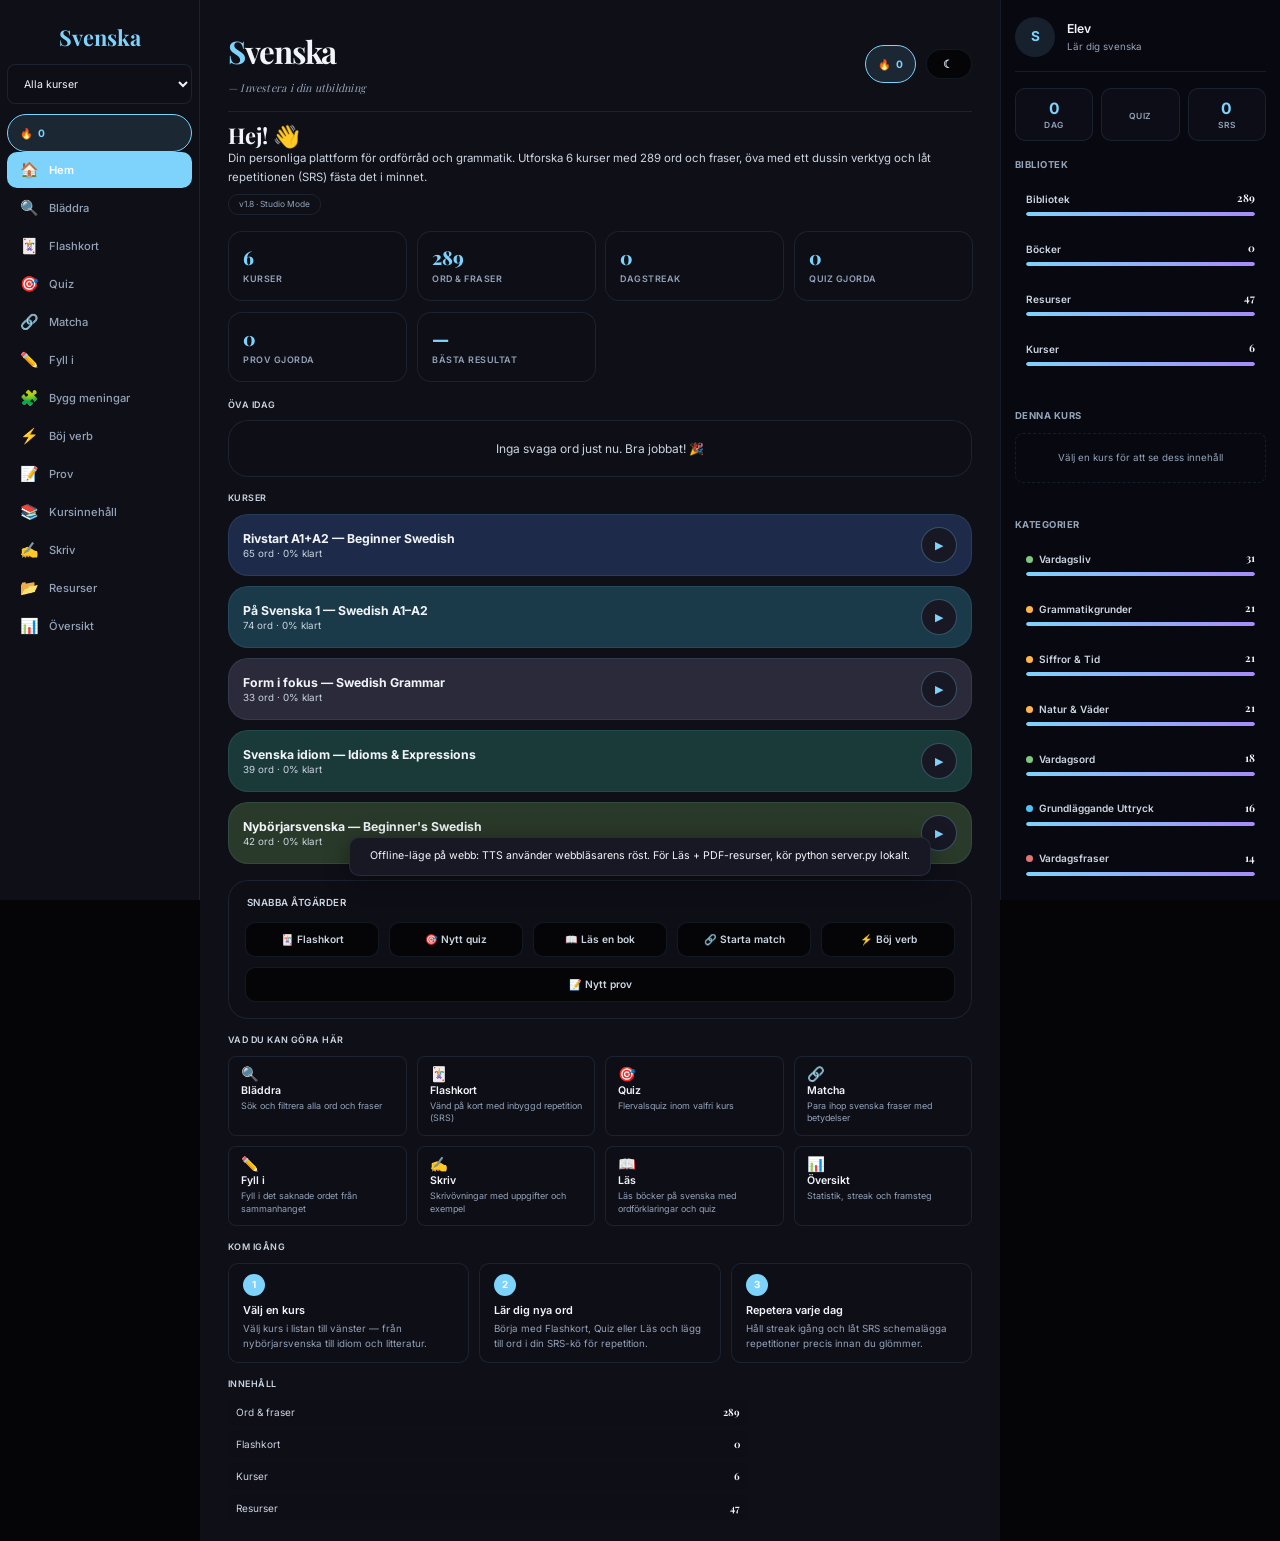
==== app/index.html @ 1dc12a68 "refactor: split repository into app/server/scripts/docs layout Move the web frontend to app/, the Py" ====
<!DOCTYPE html>
<html lang="sv">
<head>
<meta charset="UTF-8">
<title>Svenska</title>
<meta name="viewport" content="width=device-width, initial-scale=1.0, viewport-fit=cover">
<script>
try{
  var pW=Math.min(screen.width,screen.height);
  if(pW<=640&&innerWidth>640&&!matchMedia('(orientation: landscape)').matches){
    var m=document.querySelector('meta[name="viewport"]');
    if(m)m.setAttribute('content','width='+pW+',initial-scale=1.0,viewport-fit=cover');
  }
}catch(e){}
</script>
<meta name="theme-color" content="#050508">
<meta name="apple-mobile-web-app-title" content="Svenska">
<meta name="mobile-web-app-capable" content="yes">
<title data-i18n="app.title">Svenska — Lär dig svenska</title>
<meta name="apple-mobile-web-app-capable" content="yes">
<meta name="apple-mobile-web-app-status-bar-style" content="black-translucent">
<link rel="apple-touch-icon" href="icons/icon-180.png">
<link rel="icon" type="image/png" sizes="192x192" href="icons/icon-192.png">
<link rel="manifest" href="manifest.json">
<link rel="stylesheet" href="fonts/fonts.css">
<style>
*{-webkit-touch-callout:none;-webkit-user-select:none;user-select:none;-webkit-tap-highlight-color:transparent;box-sizing:border-box;margin:0;padding:0}
:root{
--bg:#050508;
--surface:#0f0f18;
--surface-2:#181825;
--text:#f1f5f9;
--text-secondary:#cbd5e1;
--text-tertiary:#94a3b8;
--accent:#7dd3fc;
--accent-soft:rgba(125,211,252,0.12);
--accent-2:#a78bfa;
--accent-2-soft:rgba(167,139,250,0.14);
--card-bg:rgba(15,15,24,0.92);
--card-border:rgba(125,211,252,0.10);
--input-bg:rgba(15,15,24,0.8);
--border:rgba(125,211,252,0.10);
--hover-border:rgba(125,211,252,0.30);
--success:#4ade80;
--error:#f87171;
--error-bright:#f87171;
--info:#60a5fa;
--shadow:0 4px 24px rgba(0,0,0,0.35);
--nav-bg:#0f0f18;
--sidebar-bg:#080810;
--card-pink:#1e2a4a;
--card-green:#1a3a4a;
--card-lavender:#2a2a3a;
--card-mint:#1a3a3a;
--card-peach:#2a3a2a;
--radius-pill:40px;
--radius-card:20px;
--radius-sm:10px;
--font-ui:Inter,-apple-system,BlinkMacSystemFont,"Segoe UI",Roboto,Oxygen,Ubuntu,sans-serif;
--font-serif:'Playfair Display',Georgia,'Times New Roman',serif;
--dash-bg:rgba(15,15,24,0.92);
--dash-header:rgba(125,211,252,0.06);
--text-white:#f1f5f9;
--glass:rgba(15,15,24,0.85);
--accent-glow:0 0 18px rgba(125,211,252,0.10);
--accent-light:#a5dcfb;
}
body.light-mode{
--bg:#e2e8f0;
--surface:#ffffff;
--surface-2:#cbd5e1;
--text:#020617;
--text-secondary:#1e293b;
--text-tertiary:#475569;
--accent:#0369a1;
--accent-soft:rgba(3,105,161,0.12);
--accent-2:#7c3aed;
--accent-2-soft:rgba(124,58,237,0.12);
--card-bg:#ffffff;
--card-border:rgba(0,0,0,0.16);
--input-bg:#ffffff;
--border:rgba(0,0,0,0.14);
--hover-border:rgba(3,105,161,0.45);
--success:#15803d;
--error:#b91c1c;
--error-bright:#b91c1c;
--info:#1d4ed8;
--shadow:0 4px 24px rgba(0,0,0,0.10);
--nav-bg:#ffffff;
--sidebar-bg:#f1f5f9;
--card-pink:#dbeafe;
--card-green:#dbe8f0;
--card-lavender:#e2e8f0;
--card-mint:#ccfbf1;
--card-peach:#dcfce7;
--dash-bg:rgba(255,255,255,0.95);
--dash-header:rgba(3,105,161,0.06);
--text-white:#020617;
--glass:rgba(255,255,255,0.85);
--accent-glow:0 0 18px rgba(3,105,161,0.12);
--accent-light:#1d9bd1;
}
html{font-size:13.6px;scroll-behavior:smooth}
body{font-family:var(--font-ui);background:var(--bg);color:var(--text);line-height:1.6;min-height:100vh;transition:background .2s,color .2s;overflow-x:hidden;overscroll-behavior-y:none;padding-left:env(safe-area-inset-left);padding-right:env(safe-area-inset-right)}
button{cursor:pointer;font-family:inherit;font-size:inherit}
input,select,textarea{font-family:inherit;font-size:inherit}
a{color:var(--accent);text-decoration:none}
::-webkit-scrollbar{width:5px}
::-webkit-scrollbar-track{background:transparent}
::-webkit-scrollbar-thumb{background:var(--border);border-radius:3px}
.theme-overlay{position:fixed;inset:0;z-index:99999;background:var(--bg);transition:opacity .15s ease;pointer-events:none}

/* ===== LAYOUT ===== */
.app{display:grid;grid-template-columns:170px 1fr 238px;max-width:1122px;margin:0 auto;min-height:100vh}

/* ===== LEFT NAV ===== */
.nav{position:sticky;top:0;height:100vh;background:var(--nav-bg);border-right:1px solid var(--border);display:flex;flex-direction:column;padding:14px 7px;overflow-y:auto}
.nav-brand{font-family:var(--font-serif);font-size:1.6rem;font-weight:700;color:var(--accent);text-align:center;padding:10px 4px 14px;cursor:pointer;border:none;background:transparent;line-height:1.2;transition:transform .15s,opacity .15s}
.nav-brand:hover{transform:scale(1.1)}
.nav-items{display:flex;flex-direction:column;gap:2px;flex:1}
.nav-item{display:flex;align-items:center;gap:10px;padding:9px 12px;border-radius:10px;background:transparent;border:none;color:var(--text-tertiary);font-size:0.82rem;font-weight:500;transition:all .2s;width:100%;text-align:left;font-family:var(--font-ui)}
.nav-item:hover{color:var(--text-secondary);background:var(--accent-soft)}
.nav-item.active{background:var(--accent);color:#fff;font-weight:600}
.nav-item .nav-icon{font-size:1.1rem;width:20px;text-align:center}
.nav-avatar{margin-top:auto;padding:12px 8px 4px;border-top:1px solid var(--border);display:flex;align-items:center;gap:10px}
.nav-avatar .avatar{width:32px;height:32px;border-radius:50%;background:var(--accent-soft);display:flex;align-items:center;justify-content:center;color:var(--accent);font-weight:700;font-size:0.8rem}
.nav-avatar .avatar-name{font-size:0.75rem;color:var(--text-tertiary)}
.nav .course-select{width:100%;margin-bottom:10px;padding:6px 8px;border-radius:8px;border:1px solid var(--border);background:var(--card-bg);color:var(--text);font-size:0.72rem;outline:none;cursor:pointer;font-family:var(--font-ui)}
.side-toggle{display:none;align-items:center;justify-content:center;width:40px;height:40px;border:none;background:transparent;font-size:1.25rem;cursor:pointer;color:var(--text-tertiary)}
.side-backdrop{display:none}

/* ===== MAIN ===== */
.main{scroll-behavior:smooth;overflow-y:auto;padding:20px 24px;min-height:100vh}
.main-header{text-align:center;margin-bottom:28px;padding:12px 0 8px}
.main-header h1{font-family:var(--font-serif);font-size:2rem;font-weight:700;color:var(--text);letter-spacing:-0.02em}
.main-header .header-subtitle{font-size:0.9rem;color:var(--text-tertiary);margin-top:4px;font-weight:400}

/* ===== RIGHT SIDEBAR ===== */
.sidebar{position:sticky;top:0;height:100vh;background:var(--sidebar-bg);border-left:1px solid var(--border);padding:17px 14px;overflow-y:auto;display:flex;flex-direction:column;gap:16px}
.sidebar-profile{display:flex;align-items:center;gap:12px;padding-bottom:14px;border-bottom:1px solid var(--border)}
.sidebar-profile .avatar{width:40px;height:40px;border-radius:50%;background:var(--accent-soft);display:flex;align-items:center;justify-content:center;color:var(--accent);font-weight:700;font-size:1rem;flex-shrink:0}
.sidebar-profile .profile-name{font-size:0.9rem;font-weight:600;color:var(--text)}
.sidebar-profile .profile-sub{font-size:0.72rem;color:var(--text-tertiary)}
.sidebar-stats{display:grid;grid-template-columns:repeat(3,1fr);gap:8px}
.sidebar-stat{text-align:center;padding:10px 4px;background:var(--card-bg);border-radius:var(--radius-sm);border:1px solid var(--border);cursor:pointer;width:100%;font-family:var(--font-ui);color:inherit}
.sidebar-stat .stat-val{font-size:1.15rem;font-weight:700;color:var(--accent)}
.sidebar-stat .stat-lbl{font-size:0.62rem;color:var(--text-tertiary);text-transform:uppercase;margin-top:2px}
.sidebar-actions{display:grid;grid-template-columns:1fr 1fr;gap:8px}
.sidebar-btn{display:flex;flex-direction:column;align-items:center;gap:4px;padding:12px 8px;border-radius:var(--radius-sm);border:1px solid var(--border);background:var(--card-bg);color:var(--text-secondary);font-size:0.7rem;transition:all .2s;text-align:center;font-family:var(--font-ui)}
.sidebar-btn:hover{border-color:var(--hover-border);color:var(--text);background:var(--accent-soft)}
.sidebar-btn .btn-icon{font-size:1.4rem}
.sidebar-toggle-row{display:flex;gap:6px}
.sidebar-toggle{flex:1;padding:8px 12px;border-radius:var(--radius-sm);border:1px solid var(--border);background:transparent;color:var(--text-tertiary);font-size:0.72rem;transition:all .2s;font-family:var(--font-ui)}
.sidebar-toggle:hover{border-color:var(--hover-border);color:var(--text)}
.sidebar-reset{margin-top:-8px;padding:8px 16px;border-radius:var(--radius-sm);border:1px solid var(--border);background:transparent;color:var(--text-tertiary);font-size:0.75rem;transition:all .2s;width:100%;font-family:var(--font-ui)}
.sidebar-reset:hover{border-color:var(--error);color:var(--error)}

/* ===== TAB PANELS ===== */
.tab-panel{display:none}
.tab-panel.active{display:block;position:relative;animation:tabFade .35s cubic-bezier(0.22,1,0.36,1) both}

@keyframes fadeIn{from{opacity:0;transform:translateY(12px)}to{opacity:1;transform:translateY(0)}}
@keyframes tabFade{from{opacity:0;transform:translateY(10px)}to{opacity:1;transform:translateY(0)}}
@keyframes slideUp{from{opacity:0;transform:translateY(24px)}to{opacity:1;transform:translateY(0)}}
@keyframes scaleIn{from{opacity:0;transform:scale(0.92)}to{opacity:1;transform:scale(1)}}
@keyframes amberPulse{0%,100%{box-shadow:0 0 20px rgba(125,211,252,0)}50%{box-shadow:0 0 40px rgba(125,211,252,0.25)}}
@keyframes micPulse{0%,100%{box-shadow:0 0 8px rgba(233,69,96,0.2)}50%{box-shadow:0 0 20px rgba(233,69,96,0.4)}}
@keyframes streakGlow{0%,100%{text-shadow:0 0 10px rgba(125,211,252,0.2)}50%{text-shadow:0 0 25px rgba(125,211,252,0.5),0 0 50px rgba(125,211,252,0.2)}}
@keyframes confettiFall{0%{opacity:1;transform:translateY(0) rotateX(0) rotateY(0)}100%{opacity:0;transform:translateY(200px) rotateX(720deg) rotateY(360deg)}}
@keyframes shake{0%,100%{transform:translateX(0)}20%{transform:translateX(-6px)}40%{transform:translateX(6px)}60%{transform:translateX(-4px)}80%{transform:translateX(4px)}}
@keyframes accentPulse{0%,100%{box-shadow:0 0 0 rgba(125,211,252,0)}50%{box-shadow:0 0 12px rgba(125,211,252,0.3),0 0 28px rgba(125,211,252,0.1)}}
.search-box{width:100%;padding:11px 16px;border-radius:12px;border:1px solid var(--border);background:var(--input-bg);color:var(--text);font-size:0.88rem;outline:none;margin-bottom:14px;font-family:var(--font-ui)}
.search-box:focus{border-color:var(--accent);box-shadow:0 0 16px rgba(125,211,252,0.08)}
.search-box::placeholder{color:var(--text-tertiary)}
.filter-row{display:flex;gap:6px;margin-bottom:14px;flex-wrap:wrap}
.filter-btn{padding:5px 14px;border-radius:20px;border:1px solid var(--border);background:transparent;color:var(--text-secondary);font-size:0.75rem;cursor:pointer;font-family:var(--font-ui)}
.filter-btn:hover{border-color:var(--hover-border);color:var(--text)}
.filter-btn.active{background:var(--accent-soft);border-color:var(--accent);color:var(--accent);font-weight:700}
.difficulty-bar{display:flex;gap:4px;margin-bottom:10px;justify-content:center}
.diff-btn{padding:4px 14px;border-radius:20px;border:1px solid var(--border);background:transparent;color:var(--text-secondary);font-size:0.72rem;cursor:pointer;font-family:var(--font-ui);transition:all .2s}
.diff-btn:hover{border-color:var(--hover-border);color:var(--text)}
.diff-btn.active{background:var(--accent);color:#fff;border-color:var(--accent);font-weight:600}
.exam-count-bar{display:flex;gap:4px;justify-content:center;margin-bottom:4px}
.exam-count-btn{padding:6px 18px;border-radius:20px;border:1px solid var(--border);background:transparent;color:var(--text-secondary);font-size:0.78rem;cursor:pointer;font-family:var(--font-ui);transition:all .2s}
.exam-count-btn:hover{border-color:var(--hover-border);color:var(--text)}
.exam-count-btn.active{background:var(--accent);color:#fff;border-color:var(--accent);font-weight:600}
.count-label{font-size:0.78rem;color:var(--text-secondary);margin-bottom:10px}
.card-grid{display:grid;grid-template-columns:1fr 1fr;gap:10px}
@media(max-width:1024px){
.app{grid-template-columns:1fr}
.nav{position:sticky;top:0;flex-direction:row;align-items:center;height:auto;min-height:50px;width:100%;min-width:0;padding:6px 8px calc(6px + env(safe-area-inset-bottom));gap:8px;overflow:visible;z-index:60;border-right:none;border-bottom:1px solid var(--border)}
.main{min-width:0}
.nav-brand{flex-shrink:0;font-size:1.15rem;padding:4px}
.nav .course-select{width:auto;max-width:150px;min-width:0;margin-bottom:0;flex-shrink:0;font-size:0.7rem}
.nav-items{flex-direction:row;flex:1 1 auto;overflow-x:auto;overflow-y:hidden;gap:6px;flex-wrap:nowrap;scrollbar-width:none;-webkit-overflow-scrolling:touch;padding:2px 4px}
.nav-items::-webkit-scrollbar{display:none}
.nav-item{flex:0 0 auto;white-space:nowrap;min-height:44px;min-width:44px;padding:10px 12px;justify-content:center;width:auto;text-align:center}
.nav-avatar{display:none}
.side-toggle{display:inline-flex}
.sidebar{display:flex;position:fixed;top:0;right:0;bottom:0;width:min(300px,85vw);height:100vh;height:100dvh;transform:translateX(105%);transition:transform .25s ease;z-index:1001;margin:0;border-left:1px solid var(--border);box-shadow:-6px 0 24px rgba(0,0,0,.4)}
.sidebar.open{transform:none}
.side-backdrop{display:block;position:fixed;inset:0;background:rgba(0,0,0,.45);z-index:1000;opacity:0;visibility:hidden;transition:opacity .2s ease,visibility .2s}
.side-backdrop.show{opacity:1;visibility:visible}
}
@media(max-width:640px){.card-grid{grid-template-columns:1fr}}
.vocab-card{background:var(--card-bg);backdrop-filter:blur(8px);-webkit-backdrop-filter:blur(8px);border-radius:12px;padding:14px;border:1px solid var(--border);transition:all .25s;box-shadow:var(--accent-glow)}
.vocab-card:hover{transform:translateY(-3px);border-color:var(--hover-border);box-shadow:0 0 30px rgba(125,211,252,0.3),0 0 70px rgba(125,211,252,0.15)}
.vocab-card .phrase{font-size:0.95rem;font-weight:700;color:var(--text-white);margin-bottom:4px}
.vocab-card .cat-tag{display:inline-block;font-size:0.65rem;padding:2px 8px;border-radius:10px;font-weight:600;margin-bottom:6px}
.vocab-card .meaning{font-size:0.82rem;line-height:1.4;color:var(--text);margin-bottom:4px}
.vocab-card .translation{font-size:0.85rem;color:var(--accent);font-weight:500}
.vocab-card .translation-wrap{display:none;margin-top:6px}
.vocab-card .translation-wrap.show{display:block}
.sentence-line{font-size:0.82rem;line-height:1.4;color:var(--text-secondary);font-style:italic;margin-top:4px}
.sentence-line .speaker-btn{width:22px;height:22px;font-size:0.65rem}
.empty-state{text-align:center;padding:40px 20px;grid-column:1/-1;color:var(--text-secondary)}
.empty-state .icon{font-size:2.5rem;margin-bottom:10px}
.tab-placeholder{text-align:center;padding:60px 20px;color:var(--text-secondary)}
.tab-placeholder .placeholder-icon{font-size:3rem;margin-bottom:14px}
.tab-placeholder p{font-size:0.95rem;max-width:400px;margin:0 auto;line-height:1.5}
.flash-controls{display:flex;gap:10px;align-items:center;margin-bottom:14px;flex-wrap:wrap}
.flash-controls select{padding:8px 12px;border-radius:8px;border:1px solid var(--border);background:var(--card-bg);backdrop-filter:blur(4px);-webkit-backdrop-filter:blur(4px);color:var(--text);font-size:0.82rem;outline:none;cursor:pointer}
.flash-progress{width:100%;display:flex;justify-content:space-between;align-items:center;margin-bottom:12px;font-size:0.78rem;color:var(--text-secondary)}
.flash-progress .bar-wrap{flex:1;height:10px;background:var(--card-bg);border-radius:5px;margin:0 12px;overflow:hidden}
.flash-progress .bar-fill{height:100%;background:var(--accent);border-radius:5px;transition:width .3s}
.flash-card{width:100%;max-width:500px;min-height:280px;cursor:pointer;perspective:1200px;border:1px solid var(--border);border-radius:16px;box-shadow:var(--accent-glow);margin:0 auto;touch-action:manipulation}
.flash-card-inner{position:relative;width:100%;min-height:280px;transition:transform .4s;transform-style:preserve-3d;border-radius:16px}
.flash-card.flipped .flash-card-inner{transform:rotateY(180deg)}
.flash-front,.flash-back{position:absolute;width:100%;min-height:280px;backface-visibility:hidden;-webkit-backface-visibility:hidden;padding:32px 28px;border-radius:16px;display:flex;flex-direction:column;justify-content:center;background:var(--card-bg);backdrop-filter:blur(8px);-webkit-backdrop-filter:blur(8px)}
.flash-back{transform:rotateY(180deg)}
.flash-front .phrase{font-size:1.5rem;font-weight:700;color:var(--text-white);margin-bottom:8px}
.flash-front .cat-tag{display:inline-block;font-size:0.7rem;padding:3px 10px;border-radius:10px;font-weight:600;margin-bottom:8px}
.flash-front .meaning{font-size:0.95rem;color:var(--text)}
.flash-back .phrase{font-size:1.3rem;font-weight:700;color:var(--accent);margin-bottom:10px}
.flash-back .translation{font-size:1rem;color:var(--text-white);font-weight:500}
.flash-hint{font-size:0.75rem;color:var(--text-tertiary);margin-top:12px;text-align:center}
.flash-nav{display:flex;gap:12px;margin-top:16px;justify-content:center}
.flash-nav button{padding:10px 28px;border:1px solid var(--border);border-radius:10px;background:var(--card-bg);backdrop-filter:blur(4px);-webkit-backdrop-filter:blur(4px);color:var(--text);cursor:pointer;transition:all .25s;font-size:0.85rem}
.flash-nav button:hover:not(:disabled){border-color:var(--hover-border)}
.flash-nav button:disabled{opacity:.3;cursor:default}
.flash-nav .shuffle-btn{background:var(--accent);color:#0a0a14;border-color:var(--accent);font-weight:700}
.flash-nav .shuffle-btn:hover:not(:disabled){background:#e6a800}
.srs-toggle{padding:8px 16px;border-radius:8px;border:1px solid var(--border);background:var(--card-bg);color:var(--text-secondary);font-size:0.78rem;cursor:pointer;transition:all .2s}
.srs-toggle.active{background:var(--accent-soft);border-color:var(--accent);color:var(--accent)}
.srs-btns{display:flex;gap:8px;justify-content:center;margin-top:16px;flex-wrap:wrap}
.srs-btn{padding:10px 24px;border-radius:10px;border:1px solid var(--border);cursor:pointer;font-weight:700;font-size:0.85rem;transition:all .2s}
.srs-btn:hover{transform:translateY(-2px)}
.srs-btn.hard{background:rgba(233,69,96,0.12);color:var(--error-bright);border-color:rgba(233,69,96,0.3)}
.srs-btn.good{background:rgba(125,211,252,0.12);color:var(--accent);border-color:rgba(125,211,252,0.3)}
.srs-btn.easy{background:rgba(79,195,247,0.12);color:#4fc3f7;border-color:rgba(79,195,247,0.3)}
.speaker-btn{display:inline-flex;align-items:center;justify-content:center;width:28px;height:28px;border-radius:8px;border:1px solid var(--border);background:var(--card-bg);cursor:pointer;font-size:0.8rem;transition:all .2s;vertical-align:middle;margin-left:6px;touch-action:manipulation}
.speaker-btn:hover{border-color:var(--hover-border);background:var(--accent-soft)}
.speaker-btn.speaking{animation:amberPulse .6s ease-in-out infinite;border-color:var(--accent);color:var(--accent)}
.mic-btn{display:inline-flex;align-items:center;justify-content:center;width:28px;height:28px;border-radius:8px;border:1px solid var(--border);background:var(--card-bg);cursor:pointer;font-size:0.8rem;transition:all .2s;vertical-align:middle;margin-left:4px;touch-action:manipulation}
.mic-btn:hover{border-color:var(--hover-border);background:var(--accent-soft)}
.mic-btn.listening{animation:micPulse 1s ease-in-out infinite;background:rgba(233,69,96,0.15);border-color:var(--error-bright);color:var(--error-bright)}
.mic-feedback{margin-top:6px;font-size:0.8rem;font-weight:600;min-height:20px;text-align:center}
.mic-feedback.correct{color:var(--accent)}
.mic-feedback.wrong{color:var(--error-bright)}
.quiz-controls{display:flex;gap:10px;align-items:center;margin-bottom:14px;flex-wrap:wrap}
.quiz-controls select{padding:8px 12px;border-radius:8px;border:1px solid var(--border);background:var(--card-bg);backdrop-filter:blur(4px);-webkit-backdrop-filter:blur(4px);color:var(--text);font-size:0.82rem;outline:none;cursor:pointer}
.quiz-trans-btn{padding:8px 16px;border-radius:8px;border:1px solid var(--border);background:var(--card-bg);color:var(--text-secondary);font-size:0.78rem;cursor:pointer;margin-left:auto;transition:all .2s}
.quiz-trans-btn.active{background:rgba(79,195,247,0.1);border-color:#4fc3f7;color:#4fc3f7}
.quiz-progress{height:4px;background:var(--card-bg);border-radius:2px;margin-bottom:16px;overflow:hidden}
.quiz-progress .bar-fill{height:100%;background:var(--accent);border-radius:2px;transition:width .3s}
.quiz-question{text-align:center;max-width:640px;margin:0 auto 20px;padding:20px;background:var(--card-bg);border-radius:12px;border:1px solid var(--border);box-shadow:var(--accent-glow)}
.quiz-question .q-label{font-size:0.75rem;color:var(--text-secondary);margin-bottom:6px}
.quiz-question .q-phrase{font-size:1.3rem;font-weight:700;color:var(--text-white)}
.quiz-options{display:flex;flex-direction:column;gap:8px;max-width:640px;margin:0 auto}
.quiz-opt{padding:12px 15px;border-radius:12px;border:1px solid var(--border);background:var(--card-bg);backdrop-filter:blur(8px);-webkit-backdrop-filter:blur(8px);font-size:0.9rem;cursor:pointer;text-align:left;border-left:3px solid rgba(125,211,252,0.2);transition:all .2s;color:var(--text);touch-action:manipulation}
.quiz-opt:hover:not(:disabled){transform:translateY(-2px);border-color:var(--hover-border);box-shadow:var(--accent-glow)}
.quiz-opt .opt-letter{display:inline-block;width:24px;height:24px;line-height:24px;text-align:center;border-radius:6px;background:var(--accent-soft);color:var(--accent);font-weight:700;margin-right:12px;font-size:0.8rem}
.quiz-opt.correct{border-color:var(--accent);background:rgba(125,211,252,0.1);color:var(--accent-light)}
.quiz-opt.wrong{border-color:rgba(233,69,96,0.15);background:rgba(233,69,96,0.08);color:var(--error-bright)}
.quiz-opt.reveal{border-color:var(--accent);background:rgba(125,211,252,0.08);color:var(--accent-light)}
.quiz-opt .sub{display:none;font-size:0.85rem;color:var(--accent);font-weight:500;margin-left:36px;margin-top:2px}
.quiz-opt .sub.show{display:block}
.quiz-opt:disabled{cursor:default;transform:none!important;box-shadow:none!important}
.quiz-next{padding:12px 36px;border:1px solid rgba(125,211,252,0.25);border-radius:10px;background:var(--accent);color:#0a0a14;font-weight:700;cursor:pointer;display:block;margin:20px auto 0;font-size:0.9rem;transition:all .2s}
.quiz-next:hover:not(:disabled){background:#e6a800}
.quiz-next:disabled{opacity:.3;cursor:default}
.quiz-result{text-align:center;padding:24px}
.quiz-result .score{font-size:2.5rem;font-weight:800;color:var(--accent)}
.quiz-result .msg{margin:8px 0 16px;font-size:1rem}
.quiz-review{margin-top:16px;text-align:left}
.quiz-review .mistake-item{padding:10px;background:var(--card-bg);border:1px solid var(--border);border-radius:8px;margin-bottom:6px}
.quiz-review .mistake-item .mq{font-weight:600;color:var(--text-white)}
.quiz-review .mistake-item .ma{color:var(--accent);font-size:0.85rem}
.card-trans-btn{display:inline-block;margin-top:8px;padding:4px 12px;border-radius:6px;border:1px solid var(--border);color:var(--accent);font-size:0.72rem;cursor:pointer;font-weight:600;background:transparent;transition:all .2s}
.cloze-input{width:100%;padding:14px 18px;border-radius:12px;border:1px solid var(--border);background:var(--card-bg);color:var(--text-white);font-size:1.2rem;outline:none;transition:border .2s;text-align:center;font-weight:600}
.cloze-input:focus{border-color:var(--accent)}
.cloze-input.correct{border-color:var(--accent);background:rgba(125,211,252,0.08)}
.cloze-input.wrong{border-color:var(--error-bright);background:rgba(233,69,96,0.08)}
.cloze-feedback{text-align:center;min-height:40px;font-size:1rem;font-weight:600;margin-top:12px}
.cloze-feedback.correct{color:var(--accent)}
.cloze-feedback.wrong{color:var(--error-bright)}
.match-controls{display:flex;gap:10px;align-items:center;margin-bottom:14px;flex-wrap:wrap}
.match-controls select{padding:8px 12px;border-radius:8px;border:1px solid var(--border);background:var(--card-bg);backdrop-filter:blur(4px);-webkit-backdrop-filter:blur(4px);color:var(--text);font-size:0.82rem;outline:none;cursor:pointer}
.match-grid{display:grid;grid-template-columns:1fr 1fr;gap:40px;max-width:700px;margin:28px auto 0}
.match-col{display:flex;flex-direction:column;gap:6px}
.match-col h3{font-size:1.05rem;color:var(--text-secondary);text-align:center;margin-bottom:8px}
.match-item{padding:12px 14px;border-radius:10px;border:1px solid var(--border);background:var(--card-bg);backdrop-filter:blur(8px);-webkit-backdrop-filter:blur(8px);font-size:0.8rem;cursor:pointer;user-select:none;text-align:center;box-shadow:var(--accent-glow);transition:all .2s;touch-action:manipulation}
.match-item:hover:not(.matched){border-color:var(--hover-border)}
.match-item.selected{border-color:var(--accent);background:rgba(125,211,252,0.12);animation:amberPulse 1.5s ease-in-out infinite}
.match-item.matched{border-color:var(--accent);background:rgba(125,211,252,0.1);color:var(--accent-light);cursor:default}
.match-item.wrong{border-color:rgba(125,211,252,0.15);background:rgba(125,211,252,0.08)}
.match-setup{max-width:500px;margin:0 auto;padding:20px;text-align:center}
.match-setup p{padding:12px 18px;border-radius:10px;border:1px solid var(--border);background:var(--card-bg);font-size:0.9rem;margin-bottom:12px}
.match-result-overlay{display:none;text-align:center;padding:20px}
.match-result-overlay.show{display:block}
.match-result-overlay .score{font-size:2rem;font-weight:800;color:var(--accent)}
.match-status{text-align:center;font-size:0.82rem;color:var(--text-secondary);margin-top:14px}
@media(max-width:640px){.match-grid{gap:8px;grid-template-columns:1fr}}
.dashboard-grid{display:flex;flex-direction:column;gap:13px}
.dash-card{background:var(--dash-bg);border-radius:10px;border:1px solid var(--border);box-shadow:var(--accent-glow);overflow:hidden}
.dash-card .dash-header{background:var(--dash-header);padding:9px 14px;border-bottom:1px solid var(--border);display:flex;justify-content:space-between;align-items:center}
.dash-card .dash-header h3{font-size:0.82rem;font-weight:600;color:var(--text-white)}
.dash-hero-card{background:linear-gradient(135deg,var(--dash-bg),var(--dash-header));border:1px solid var(--border);border-radius:12px;padding:16px;margin-bottom:13px;box-shadow:var(--accent-glow)}
.dash-hero-grid{display:grid;grid-template-columns:repeat(7,1fr);gap:9px}
.dash-hero-stat{padding:9px 6px;background:var(--card-bg);border-radius:10px;border:1px solid var(--border);text-align:center}
.dash-hero-val{font-size:1.35rem;font-weight:800;color:var(--accent)}
.dash-hero-lbl{font-size:0.62rem;color:var(--text-secondary);text-transform:uppercase}
.dash-course-grid{display:grid;grid-template-columns:1fr 1fr;gap:10px}
.dash-card-body{padding:11px 14px 12px;display:grid;grid-template-columns:1fr 1fr;gap:8px}
.dash-metric{text-align:center;padding:8px 6px;background:var(--card-bg);border-radius:8px;border:1px solid var(--border)}
.dash-metric .val{font-size:0.95rem;font-weight:700;color:var(--text-white)}
.dash-metric .lbl{font-size:0.62rem;color:var(--text-secondary);text-transform:uppercase}
.dash-course-status{font-size:0.65rem;font-weight:600;padding:2px 10px;border-radius:10px;color:#fff;text-transform:uppercase;white-space:nowrap}
.dash-reset-btn{margin-top:10px;padding:8px 18px;border:1px solid var(--border);border-radius:6px;background:transparent;color:var(--text-secondary);font-size:0.75rem;cursor:pointer;transition:all .2s}
.dash-reset-btn:hover{border-color:var(--hover-border);color:var(--text)}
.dash-actions{display:flex;gap:10px;flex-wrap:wrap;margin-top:12px}

/* ===== HOME ===== */
.home-hero{background:var(--card-bg);border:1px solid var(--border);border-radius:12px;padding:16px 20px;margin-bottom:12px;text-align:center}
.home-hero h1{font-family:var(--font-serif);font-size:1.3rem;color:var(--text);margin:0 0 4px}
.home-hero .home-tag{color:var(--accent);font-size:0.72rem;font-weight:600;letter-spacing:0.03em}
.home-hero p{color:var(--text-secondary);font-size:0.8rem;max-width:620px;margin:8px auto 0;line-height:1.5}
.home-section{margin-top:14px}
.home-section-title{font-size:0.66rem;font-weight:600;color:var(--text-secondary);text-transform:uppercase;letter-spacing:0.05em;margin:0 0 8px}
.home-stats{display:grid;grid-template-columns:repeat(auto-fit,minmax(110px,1fr));gap:8px;margin-bottom:14px}
.home-stat{text-align:center;padding:10px 8px;background:var(--card-bg);border:1px solid var(--border);border-radius:10px}
.home-stat-val{font-size:1.25rem;font-weight:800;color:var(--accent)}
.home-stat-lbl{font-size:0.62rem;color:var(--text-secondary);text-transform:uppercase;margin-top:2px}
.home-qa-row{display:flex;gap:8px;flex-wrap:wrap}
.home-qa{display:flex;align-items:center;gap:8px;padding:9px 14px;border:1px solid var(--border);border-radius:10px;background:var(--card-bg);color:var(--text);cursor:pointer;font-family:var(--font-ui);font-size:0.8rem;transition:all .2s;text-align:left}
.home-qa:hover{border-color:var(--accent);transform:translateY(-1px);box-shadow:var(--shadow)}
.home-tools{display:grid;grid-template-columns:repeat(auto-fill,minmax(150px,1fr));gap:10px}
.home-tool{display:flex;flex-direction:column;align-items:flex-start;gap:3px;padding:10px 12px;border:1px solid var(--border);border-radius:8px;background:var(--card-bg);cursor:pointer;text-align:left;transition:all .2s;font-family:var(--font-ui);color:var(--text)}
.home-tool:hover{border-color:var(--accent);transform:translateY(-1px);box-shadow:var(--shadow)}
.home-tool-icon{font-size:1.05rem;line-height:1}
.home-tool-name{font-weight:600;font-size:0.78rem}
.home-tool-desc{font-size:0.66rem;color:var(--text-tertiary);line-height:1.4}
.home-steps{display:grid;grid-template-columns:repeat(auto-fit,minmax(170px,1fr));gap:10px}
.home-step{padding:10px 14px;border:1px solid var(--border);border-radius:10px;background:var(--card-bg)}
.home-step-num{width:22px;height:22px;border-radius:50%;background:var(--accent);color:#fff;font-size:0.72rem;font-weight:700;display:flex;align-items:center;justify-content:center;margin-bottom:6px}
.home-step-title{font-weight:600;font-size:0.8rem;color:var(--text);margin-bottom:3px}
.home-step-desc{font-size:0.72rem;color:var(--text-tertiary);line-height:1.5}

/* ===== WRITE TAB ===== */
.write-controls{display:flex;gap:10px;align-items:center;margin-bottom:14px;flex-wrap:wrap}
.write-controls select{padding:8px 12px;border-radius:8px;border:1px solid var(--border);background:var(--card-bg);color:var(--text);font-size:0.82rem;outline:none;cursor:pointer}
.write-prompt-card{background:var(--card-bg);border-radius:12px;border:1px solid var(--border);padding:20px;margin-bottom:16px;box-shadow:var(--accent-glow)}
.write-prompt-header{font-size:0.7rem;text-transform:uppercase;color:var(--text-tertiary);margin-bottom:8px}
.write-prompt-sv{font-size:1rem;font-weight:600;color:var(--text-white);margin-bottom:8px;line-height:1.5}
.write-prompt-en{font-size:0.85rem;color:var(--text-secondary);margin-bottom:8px;line-height:1.4}
.write-prompt-source{font-size:0.72rem;color:var(--text-tertiary);font-style:italic;margin-bottom:10px}
.write-tips{background:rgba(125,211,252,0.06);border-radius:8px;padding:12px;margin-top:8px}
.write-tips p{font-size:0.78rem;color:var(--text-secondary);margin-bottom:4px}
.write-tips ul{list-style:none;padding:0;margin:0}
.write-tips li{font-size:0.78rem;color:var(--text-tertiary);padding:2px 0}
.write-tips li:before{content:"\2022";color:var(--accent);margin-right:6px}
.write-textarea{width:100%;min-height:180px;padding:16px;border-radius:12px;border:1px solid var(--border);background:var(--card-bg);color:var(--text);font-size:0.9rem;outline:none;resize:vertical;font-family:var(--font-ui);line-height:1.6;transition:border .2s}
.write-textarea:focus{border-color:var(--accent)}
.write-textarea::placeholder{color:var(--text-tertiary)}
.write-actions{display:flex;gap:10px;margin-top:10px;flex-wrap:wrap}
.write-actions .secondary{border:1px solid var(--border);border-radius:10px;padding:10px 22px;background:transparent;color:var(--text-secondary);cursor:pointer;font-size:0.82rem;transition:all .2s}
.write-actions .secondary:hover{border-color:var(--hover-border);color:var(--text)}
.write-example{margin-top:10px;padding:14px 16px;background:var(--card-bg);border-radius:12px;border:1px solid var(--accent);border-left:3px solid var(--accent);font-size:0.85rem;line-height:1.7;color:var(--text);white-space:pre-wrap}
.write-example-header{font-size:0.72rem;font-weight:600;text-transform:uppercase;color:var(--accent);margin-bottom:6px;letter-spacing:0.5px}
.write-status{text-align:center;font-size:0.82rem;color:var(--success);margin-top:8px;min-height:24px}
.write-checklist{margin-top:16px;padding:16px;background:var(--card-bg);border-radius:12px;border:1px solid var(--border)}
.write-check-item{display:flex;align-items:center;gap:8px;padding:6px 0;cursor:pointer;font-size:0.82rem;color:var(--text-secondary)}
.write-checkbox{width:16px;height:16px;accent-color:var(--accent);cursor:pointer}
.write-check-item:hover{color:var(--text)}
.planner-grid{display:grid;grid-template-columns:1fr 1fr;gap:12px;margin-top:8px}
.planner-card{background:var(--dash-bg);border-radius:10px;padding:14px 16px;border-top:2px solid var(--border);box-shadow:var(--accent-glow)}
.planner-card .pc-name{font-size:0.85rem;font-weight:600;color:var(--text-white)}
.study-planner{background:var(--card-bg);border:1px solid var(--border);border-radius:12px;padding:18px;margin-top:12px}
.sp-topic-item{display:flex;align-items:center;gap:8px;font-size:0.82rem;padding:4px 0}
.sp-topic-item input[type=checkbox]{accent-color:var(--accent);width:16px;height:16px}
.sp-topic-item.done .sp-topic-label{text-decoration:line-through;color:var(--text-secondary)}
.sp-progress-bar{height:4px;background:var(--card-bg);border-radius:2px;margin:10px 0;overflow:hidden}
.sp-progress-fill{height:100%;background:var(--accent);border-radius:2px;transition:width .4s}
.concept-controls{display:flex;gap:10px;align-items:center;margin-bottom:16px;flex-wrap:wrap}
.concept-select,.exam-select{padding:8px 12px;border-radius:8px;border:1px solid var(--border);background:var(--card-bg);color:var(--text);font-size:0.85rem;outline:none;flex:1;max-width:450px;cursor:pointer}
.concept-card{margin-bottom:16px;animation:fadeIn .3s}
.concept-header{text-align:center;background:var(--glass);backdrop-filter:blur(12px);-webkit-backdrop-filter:blur(12px);border:1px solid var(--border);border-radius:16px;padding:24px 24px 20px;animation:amberPulse 3s ease-in-out infinite;margin-bottom:4px}
.concept-header h2{font-size:1.15rem;font-weight:700;color:var(--text-white)}
.concept-header .topic-sub{font-size:0.8rem;color:var(--accent);margin-top:4px}
.concept-body-wrap{background:var(--card-bg);border:1px solid var(--border);border-radius:14px;padding:20px 24px;margin-bottom:14px}
.concept-body{font-size:0.95rem;line-height:1.85;white-space:pre-line}
.concept-num-list{display:flex;flex-direction:column;gap:10px;margin:14px 0}
.concept-num-item{display:flex;gap:12px;align-items:flex-start}
.concept-num-badge{width:28px;height:28px;border-radius:50%;background:var(--accent-soft);color:var(--accent);font-weight:700;font-size:0.8rem;display:flex;align-items:center;justify-content:center;flex-shrink:0}
.concept-translation{margin-top:16px;padding-top:16px;border-top:1px solid var(--border);color:var(--accent);display:none}
.concept-translation.show{display:block}
.concept-inline-trans{font-size:0.8rem;color:var(--text-secondary);font-weight:400;margin-top:4px}
.concept-inline-trans-p{font-size:0.85rem;color:var(--text-secondary)}
.concept-svg-wrap{background:var(--bg);border-radius:12px;padding:18px;margin:16px 0;text-align:center;border:1px solid var(--border);overflow-x:auto;box-shadow:inset 0 0 30px rgba(125,211,252,0.04)}
.concept-svg-wrap svg{max-width:100%;height:auto}
.takeaway-section{background:var(--card-bg);border:1px solid var(--border);border-radius:14px;padding:18px 20px;margin-bottom:14px}
.takeaway-title{font-size:0.9rem;color:var(--accent);font-weight:700;margin-bottom:12px}
.takeaway-list{padding:0;margin:0;list-style:none}
.takeaway-list li{padding:10px 14px 10px 36px;position:relative;font-size:0.9rem;background:var(--card-bg);border-radius:8px;border:1px solid var(--border);margin-bottom:6px}
.takeaway-list li::before{position:absolute;left:12px;top:14px;width:8px;height:8px;border-radius:50%;background:linear-gradient(135deg,var(--accent),var(--accent-light));content:''}
.related-vocab-section{background:var(--card-bg);border:1px solid var(--border);border-radius:14px;padding:16px 20px;margin-bottom:14px}
.related-vocab-section h4{font-size:0.85rem;color:var(--text-white);font-weight:600;margin-bottom:10px}
.related-vocab-tag{display:inline-block;font-size:0.78rem;color:var(--accent);padding:5px 12px;border-radius:8px;border:1px solid var(--border);background:var(--glass);cursor:pointer;margin:3px;transition:all .2s}
.related-vocab-tag:hover{background:var(--accent-soft);border-color:var(--accent)}
.deep-dive-section{background:var(--card-bg);border:1px solid var(--border);border-radius:14px;padding:16px 20px;margin-bottom:14px}
.deep-dive-block{background:var(--glass);border:1px solid var(--border);border-radius:8px;margin-bottom:8px;overflow:hidden}
.deep-dive-block summary{font-size:0.82rem;color:var(--text-white);font-weight:600;padding:10px 14px;cursor:pointer;display:flex;justify-content:space-between;align-items:center}
.deep-dive-block summary::after{content:'\25B6';font-size:0.7rem;color:var(--accent);transition:transform .2s}
.deep-dive-block[open] summary::after{transform:rotate(90deg)}
.deep-dive-block .dd-body{padding:10px 14px 14px;font-size:0.85rem;line-height:1.7}
.deep-dive-block .dd-source{font-size:0.7rem;color:var(--text-tertiary);margin-bottom:8px}
.study-card-grid{display:grid;grid-template-columns:1fr 1fr;gap:10px;margin-top:10px}
.study-card{display:flex;align-items:center;gap:10px;padding:12px 14px;border:1px solid var(--border);border-radius:10px;cursor:pointer;background:var(--card-bg);transition:all .2s;touch-action:manipulation}
.study-card:hover{border-color:var(--hover-border)}
.study-card .sc-icon{font-size:1.2rem}
.study-card .sc-name{font-size:0.82rem;color:var(--text-white);font-weight:600}
.study-card .sc-desc{font-size:0.7rem;color:var(--text-secondary)}
.pdf-viewer-wrap{overflow:hidden;transition:max-height .3s;max-height:0}
.pdf-viewer-wrap.open{max-height:700px}
.pdf-viewer-wrap embed{width:100%;height:600px;border-radius:8px;margin-top:8px}
body.light-mode .flash-front,body.light-mode .flash-back{background:#fff;backdrop-filter:none}
body.light-mode .concept-header{background:#fff;backdrop-filter:none;animation:none}
body.light-mode .concept-body-wrap{background:#fff}
body.light-mode .takeaway-section{background:#fff}
body.light-mode .related-vocab-section{background:#fff}
body.light-mode .deep-dive-section{background:#fff}
body.light-mode .concept-svg-wrap{background:#f0f2f5}
body.light-mode .match-item,body.light-mode .quiz-opt,body.light-mode .flash-controls select,body.light-mode .vocab-card,body.light-mode .resource-card,body.light-mode .dash-hero-stat{backdrop-filter:none;background:rgba(255,255,255,0.9)}

body.light-mode .study-card{background:#fff}
body.light-mode .deep-dive-block{background:#f8f9fa}
body.light-mode .study-planner{background:rgba(255,255,255,0.9)}
body.light-mode .speaker-btn,body.light-mode .mic-btn{background:rgba(0,0,0,0.04)}
body.light-mode .srs-btn.hard{background:rgba(233,69,96,0.06)}
body.light-mode .srs-btn.good{background:rgba(125,211,252,0.06)}
body.light-mode .srs-btn.easy{background:rgba(79,195,247,0.06)}
.res-filter-row{display:flex;gap:8px;margin-bottom:12px;flex-wrap:wrap}
.resource-card-link{text-decoration:none;display:block}
.resource-card{background:var(--card-bg);backdrop-filter:blur(8px);-webkit-backdrop-filter:blur(8px);border:1px solid var(--border);border-radius:12px;padding:14px 16px;margin-bottom:8px;display:flex;align-items:center;gap:12px;transition:all .2s}
.resource-card:hover{transform:translateY(-2px);border-color:var(--hover-border)}
.resource-card.audio-card{flex-wrap:wrap}
.resource-card .res-icon{font-size:1.3rem;width:32px;text-align:center;flex-shrink:0}
.resource-card .res-info{flex:1;min-width:0}
.resource-card .res-name{font-size:0.85rem;color:var(--text-white);font-weight:600;display:block}
.resource-card .res-desc{font-size:0.72rem;color:var(--text-secondary);display:block}
.resource-card .res-course{font-size:0.68rem;color:var(--text-tertiary);display:block;margin-top:2px}
.resource-card .res-open{font-size:0.7rem;color:var(--accent);padding:5px 12px;border-radius:8px;border:1px solid var(--border);font-weight:600;flex-shrink:0}
.resource-card audio{margin-top:6px;width:100%}
.res-badge{font-size:0.68rem;padding:3px 10px;border-radius:6px;font-weight:600;display:inline-block}
.res-badge.facit{background:rgba(74,222,128,0.15);color:#4ade80;border:1px solid rgba(74,222,128,0.3)}
.res-badge.no-facit{background:rgba(233,69,96,0.15);color:var(--error-bright);border:1px solid rgba(233,69,96,0.3)}
.ovning-card{background:var(--card-bg);backdrop-filter:blur(8px);-webkit-backdrop-filter:blur(8px);border:1px solid var(--border);border-radius:12px;padding:14px 16px;margin-bottom:8px;display:block;transition:all .2s}
.ovning-card .res-open{display:inline-block;margin-top:4px;padding:5px 12px;border-radius:8px;border:1px solid var(--border);font-size:0.7rem;color:var(--accent);font-weight:600;text-decoration:none}
.ovning-card .facit-link{color:#4ade80;border-color:rgba(74,222,128,0.3)}
.exam-opt.selected{border-color:#4fc3f7;background:rgba(79,195,247,0.1)}
.exam-pass{display:inline-block;padding:6px 20px;border-radius:8px;background:rgba(125,211,252,0.15);color:var(--accent-light);border:1px solid rgba(125,211,252,0.3);font-weight:700;margin:8px 0}
.exam-fail{display:inline-block;padding:6px 20px;border-radius:8px;background:rgba(233,69,96,0.15);color:var(--error-bright);border:1px solid rgba(233,69,96,0.3);font-weight:700;margin:8px 0}
.exam-review-opt{padding:6px 10px;margin:4px 0;border-radius:6px;border-left:3px solid transparent;font-size:0.82rem}
.exam-review-correct{border-left-color:var(--accent);color:var(--accent-light)}
.exam-review-wrong{border-left-color:var(--error-bright);color:var(--error-bright)}
.confetti-piece{position:fixed;pointer-events:none;z-index:9999;opacity:1}

/* ===== UNSCRAMBLE TAB ===== */
.unscramble-slots{display:flex;flex-wrap:wrap;gap:8px;justify-content:center;min-height:52px;padding:14px;margin:12px 0;background:var(--glass);border-radius:12px;border:1.5px dashed var(--border);transition:border-color .3s}
.unscramble-bank{display:flex;flex-wrap:wrap;gap:8px;justify-content:center;padding:12px;margin:8px 0;min-height:44px}
.word-tile{padding:8px 18px;border-radius:20px;cursor:pointer;font-size:15px;font-weight:500;background:var(--card-bg);border:1.5px solid var(--border);transition:all .2s ease;user-select:none;touch-action:manipulation}
.word-tile:hover{transform:translateY(-2px);box-shadow:var(--accent-glow)}
.word-tile:active{transform:scale(0.95)}
.word-tile.correct{border-color:var(--accent);background:rgba(125,211,252,0.15);pointer-events:none}
.word-tile.wrong{border-color:var(--error-bright);background:rgba(233,69,96,0.15);animation:shake .4s ease}
.word-tile.placed{opacity:0.5;pointer-events:none}
.word-tile.hint-correct{border-color:var(--accent);background:rgba(125,211,252,0.1);opacity:0.8;pointer-events:none}
.word-tile.empty-slot{border-style:dashed;opacity:0.4;cursor:default;pointer-events:none;min-width:40px;text-align:center}
.unscramble-actions{display:flex;gap:10px;justify-content:center;margin-top:16px}
.unscramble-actions .secondary{border:1px solid var(--border);background:transparent;color:var(--text)}
.unscramble-actions .secondary:hover{background:var(--card-bg)}
.unscramble-feedback{text-align:center;font-size:15px;min-height:24px;margin-top:12px;font-weight:600}
.unscramble-feedback.correct{color:var(--accent)}
.unscramble-feedback.wrong{color:var(--error-bright)}
.q-instruction{font-size:14px;opacity:0.7;margin-bottom:8px}
.q-attempts{font-size:13px;opacity:0.6;margin-top:8px}
@keyframes shake{0%,100%{transform:translateX(0)}25%{transform:translateX(-6px)}75%{transform:translateX(6px)}}

/* ===== RELATED WORDS ON FLASHCARD ===== */
.flash-related{margin-top:14px;padding-top:12px;border-top:1px solid var(--border)}
.flash-related-label{font-size:11px;text-transform:uppercase;letter-spacing:1px;opacity:0.6;margin-bottom:6px;text-align:center}
.flash-related-tags{display:flex;flex-wrap:wrap;gap:5px;justify-content:center}
.flash-related-tag{display:inline-block;padding:3px 10px;border-radius:12px;font-size:12px;cursor:pointer;background:var(--accent-soft);color:var(--accent);border:1px solid transparent;transition:all .2s;user-select:none}
.flash-related-tag:hover{border-color:var(--hover-border);transform:translateY(-1px)}

@media(max-width:480px){
.dash-hero-grid{grid-template-columns:repeat(4,1fr)}
.concept-controls{flex-wrap:wrap}
.concept-select{width:100%;max-width:none}
.flash-card{max-width:100%;min-height:240px}
.flash-card-inner{height:240px}
.flash-front,.flash-back{height:240px;padding:24px 20px}
.flash-front .phrase{font-size:1.2rem}
.quiz-question .q-phrase{font-size:1.1rem}
.dash-course-grid{grid-template-columns:1fr}
.planner-grid{grid-template-columns:1fr}
.match-grid{grid-template-columns:1fr;gap:8px}
}
@media(hover:none){
.vocab-card:hover,.quiz-opt:hover:not(:disabled),.match-item:hover:not(.matched),.resource-card:hover,.speaker-btn:hover,.mic-btn:hover{transform:none!important;box-shadow:none!important}
}
::-webkit-scrollbar{width:6px}
::-webkit-scrollbar-track{background:transparent}
::-webkit-scrollbar-thumb{background:var(--border);border-radius:3px}
::-webkit-scrollbar-thumb:hover{background:var(--hover-border)}
.toast{position:fixed;bottom:24px;left:50%;transform:translateX(-50%);z-index:99998;padding:10px 20px;border-radius:10px;background:var(--surface-2);color:var(--text);font-size:0.78rem;border:1px solid var(--border);box-shadow:0 4px 24px rgba(0,0,0,0.4);opacity:0;transition:opacity .25s;pointer-events:none;max-width:90vw;text-align:center;font-family:var(--font-ui)}
.toast.show{opacity:1}
.toast.error{border-color:var(--error);background:rgba(248,113,113,0.12);color:var(--error)}
.read-topbar{display:flex;align-items:center;gap:10px;flex-wrap:wrap;margin-bottom:10px}
.read-para{display:flex;align-items:flex-start;gap:10px;font-family:var(--font-serif);font-size:1.06rem;line-height:1.75;color:var(--text-secondary);margin-bottom:16px;max-width:760px}
.read-para .speaker-btn{flex-shrink:0;margin-top:4px}
.read-para span{flex:1}
.read-vocab-wrap{max-width:760px;margin:26px 0;padding:16px 18px;background:var(--card-bg);border:1px solid var(--border);border-radius:var(--radius-card)}
.read-vocab-title{font-weight:700;color:var(--text-white);margin-bottom:4px}
.read-vocab-chips{display:flex;flex-wrap:wrap;gap:8px}
.read-vocab-chip{position:relative;display:inline-flex;align-items:center;gap:5px;padding:6px 12px;background:var(--surface-2);border:1px solid var(--border);border-radius:20px;font-size:0.82rem;color:var(--accent);cursor:pointer;transition:border-color .15s}
.read-vocab-chip:hover{border-color:var(--hover-border)}
.read-pos{font-size:0.62rem;color:var(--text-tertiary);text-transform:uppercase}
.read-vocab-tip{display:none;position:absolute;bottom:calc(100% + 8px);left:50%;transform:translateX(-50%);padding:6px 12px;background:var(--surface-2);border:1px solid var(--hover-border);border-radius:8px;font-size:0.75rem;color:var(--text);white-space:nowrap;z-index:10;box-shadow:var(--shadow)}
.read-vocab-chip.show .read-vocab-tip{display:block}
.read-quiz-opt{justify-content:flex-start;text-align:left;width:100%}
.read-quiz-feedback{padding:10px 14px;border-radius:8px;font-size:0.85rem;margin:10px 0;max-width:560px}
.read-quiz-feedback.correct{background:rgba(74,222,128,0.12);border:1px solid rgba(74,222,128,0.3);color:var(--success)}
.read-quiz-feedback.wrong{background:rgba(248,113,113,0.12);border:1px solid rgba(248,113,113,0.3);color:var(--error)}
.read-review-wrap{max-width:640px;margin:16px auto}
.result-pct{font-size:2.6rem;font-weight:800;color:var(--accent);text-align:center}
.result-msg{text-align:center;color:var(--text-secondary);margin-bottom:8px}

/* ===== iOS APP-EXPERIENCE: touch targets, radius, motion ===== */
input,textarea{-webkit-user-select:auto;user-select:auto}
@keyframes cardIn{from{opacity:0;transform:translateY(14px) scale(0.97)}to{opacity:1;transform:translateY(0) scale(1)}}
@keyframes pulseGrow{0%,100%{transform:scale(1)}50%{transform:scale(1.06)}}
@keyframes barGrow{from{width:0}to{width:var(--w,100%)}}
/* ===== ENGLISH-STYLE HERITAGE OVERRIDES (sky-blue theme) ===== */
.main-header{display:flex;align-items:center;justify-content:space-between;flex-wrap:wrap;text-align:left;padding:6px 0 14px;margin-bottom:10px;border-bottom:1px solid var(--border)}
.main-header .header-content h1{font-size:2rem}
.main-header .header-subtitle{margin-top:6px;font-size:0.84rem;color:var(--text-tertiary)}
.main{max-width:1360px}
.brand{font-size:2.3rem;font-weight:700;color:var(--text);font-family:var(--font-serif);letter-spacing:-0.04em;line-height:1.1;cursor:pointer;display:inline-block;padding:4px 6px 4px 0}
.brand .accent{color:var(--accent)}
.brand-sub{font-family:var(--font-serif);font-size:0.78rem;font-style:italic;color:var(--text-tertiary);margin-top:8px;letter-spacing:0.02em}
.main-controls{display:flex;align-items:center;gap:10px}
.streak-pill{display:inline-flex;align-items:center;gap:5px;background:var(--accent-2-soft);border:1px solid var(--accent-2);color:var(--accent-2);font-weight:700;font-size:0.75rem;border-radius:20px;padding:7px 14px;white-space:nowrap;min-height:38px}
.course-pill{padding:7px 18px 7px 16px;border-radius:var(--radius-pill);border:1px solid var(--border);background:var(--bg);font-size:0.8rem;color:var(--text-secondary);cursor:pointer;display:flex;align-items:center;gap:6px;font-weight:600;font-family:var(--font-ui)}
.course-pill:hover{border-color:var(--accent)}
/* pastel cycling for home/course cards */
.course-card{display:flex;justify-content:space-between;align-items:center;gap:10px;padding:12px 14px;border:1px solid var(--card-border);border-radius:var(--radius-card);cursor:pointer;text-align:left;font-family:var(--font-ui);color:var(--text);transition:all .2s;min-height:52px;width:100%}
.course-card:hover{transform:translateY(-2px);box-shadow:var(--shadow);border-color:var(--hover-border)}
.course-list{display:flex;flex-direction:column;gap:10px}
.course-name{font-weight:700;font-size:0.9rem}
.course-meta{font-size:0.72rem;color:var(--text-secondary);margin-top:2px}
.course-play{flex:0 0 auto;width:36px;height:36px;border-radius:50%;border:1px solid var(--hover-border);background:var(--surface-2);color:var(--accent);display:inline-flex;align-items:center;justify-content:center;font-size:0.8rem;flex-shrink:0}
.course-card:nth-child(7n+1){background:var(--card-pink)}
.course-card:nth-child(7n+2){background:var(--card-green)}
.course-card:nth-child(7n+3){background:var(--card-lavender)}
.course-card:nth-child(7n+4){background:var(--card-mint)}
.course-card:nth-child(7n+5){background:var(--card-peach)}
.course-card:nth-child(7n+6){background:var(--card-lavender)}
.course-card:nth-child(7n+7){background:var(--card-green)}
/* home greet/version (English-style) */
.home-greet{font-family:var(--font-serif);font-size:1.6rem;font-weight:700;line-height:1.15;color:var(--text)}
.home-sub{color:var(--text-secondary);font-size:0.84rem;margin-top:2px}
.home-version{display:inline-block;margin-top:8px;font-size:0.62rem;color:var(--text-tertiary);border:1px solid var(--border);border-radius:10px;padding:3px 10px}
/* stat cards */
.home-stats{display:grid;grid-template-columns:repeat(auto-fit,minmax(150px,1fr));gap:10px;margin:16px 0}
.stat-card{background:var(--card-bg);border:1px solid var(--border);border-radius:14px;padding:14px;animation:cardIn .4s cubic-bezier(0.22,1,0.36,1) both}
.stat-num{font-size:1.4rem;font-weight:800;color:var(--accent);font-family:var(--font-serif);line-height:1.2}
.stat-lbl{font-size:0.66rem;color:var(--text-tertiary);text-transform:uppercase;letter-spacing:0.06em;font-weight:600;margin-top:3px}
.stat-sub{font-size:0.68rem;color:var(--accent-2);margin-top:3px}
/* quick actions */
.dash-quick{margin-top:16px;background:var(--card-bg);border:1px solid var(--card-border);border-radius:var(--radius-card);overflow:hidden}
.dash-header{padding:14px 18px 0;font-size:0.72rem;font-weight:600;color:var(--text-secondary);text-transform:uppercase;letter-spacing:0.05em}
.dash-qa-row{display:flex;flex-wrap:wrap;gap:10px;padding:12px 16px 16px}
.dash-qa{flex:1;min-width:130px;padding:10px 14px;border:1px solid var(--border);border-radius:10px;background:var(--bg);color:var(--text-secondary);font-size:0.75rem;font-weight:600;cursor:pointer;transition:all .2s;font-family:var(--font-ui)}
.dash-qa:hover{border-color:var(--accent);color:var(--accent);background:var(--accent-soft)}
/* right rail Library/Course/Categories blocks */
.rb-block{margin-bottom:18px}
.rb-title{font-size:0.7rem;font-weight:700;color:var(--text-tertiary);text-transform:uppercase;letter-spacing:0.05em;margin:0 0 10px}
.rb-lib{display:flex;flex-direction:column;gap:8px}
.rb-lib-row{display:flex;flex-direction:column;gap:5px;padding:7px 10px;border-radius:8px;border:1px solid transparent;cursor:pointer;transition:all .2s;font-family:var(--font-ui)}
.rb-lib-row:hover{border-color:var(--accent);background:var(--accent-soft)}
.rb-lib-row.static{cursor:default}
.rb-lib-row.static:hover{border-color:transparent;background:transparent}
.rb-lib-head{display:flex;justify-content:space-between;align-items:center}
.rb-lib-label{font-size:0.74rem;font-weight:600;color:var(--text-secondary)}
.rb-lib-value{font-size:0.78rem;font-weight:700;color:var(--text);font-family:var(--font-serif)}
.rb-bar-wrap{height:4px;background:var(--surface-2);border-radius:2px;overflow:hidden}
.rb-bar-fill{height:100%;background:linear-gradient(90deg,var(--accent),var(--accent-2));border-radius:2px;transition:width .5s cubic-bezier(0.22,1,0.36,1);min-width:2%;animation:barGrow .6s ease both}
.rb-empty{text-align:center;padding:16px 8px;color:var(--text-tertiary);font-size:0.72rem;border:1px dashed var(--border);border-radius:8px}
.rb-course-name{font-size:0.78rem;font-weight:700;color:var(--text);margin-bottom:2px}
.rb-course-sub{font-size:0.66rem;color:var(--text-tertiary);margin-bottom:6px}
.rb-row{display:flex;justify-content:space-between;align-items:center;padding:5px 8px;border-radius:6px;background:var(--bg);font-size:0.72rem;margin-bottom:4px}
.rb-row .rb-k{color:var(--text-secondary)}
.rb-row .rb-v{color:var(--text);font-weight:700;font-family:var(--font-serif)}
/* content summary rows */
.side-sum-rows{display:flex;flex-direction:column;gap:6px;max-width:520px}
.side-sum-row{display:flex;justify-content:space-between;align-items:center;font-size:0.74rem;padding:5px 8px;border-radius:8px;background:var(--card-bg)}
.side-sum-label{color:var(--text-secondary)}
.side-sum-value{color:var(--text);font-weight:700;font-family:var(--font-serif)}
/* dashboard heritage */
.dash-stats{display:grid;grid-template-columns:repeat(6,1fr);gap:12px;margin-bottom:14px}
.dash-stat{background:var(--card-bg);border:1px solid var(--border);border-radius:12px;padding:14px 12px;text-align:center;animation:cardIn .4s cubic-bezier(0.22,1,0.36,1) both}
.dash-stat-val{font-size:1.5rem;font-weight:700;color:var(--text);font-family:var(--font-serif);line-height:1.2}
.dash-stat-lbl{font-size:0.62rem;color:var(--text-tertiary);text-transform:uppercase;letter-spacing:0.04em;font-weight:500;margin-top:4px}
.dash-stat-sub{font-size:0.68rem;color:var(--text-secondary);margin-top:2px}
.dash-stat.clickable{cursor:pointer}
.dash-stat.clickable:hover{border-color:var(--accent)}
.dash-goal{display:flex;align-items:center;gap:10px;background:var(--card-bg);border:1px solid var(--border);border-radius:12px;padding:10px 16px;margin-bottom:14px;font-size:0.75rem;color:var(--text-secondary);flex-wrap:wrap}
.dash-goal-btn{width:26px;height:26px;border-radius:6px;border:1px solid var(--border);background:var(--surface-2);color:var(--text-secondary);cursor:pointer;font-weight:700;line-height:1;transition:all .2s}
.dash-goal-btn:hover{border-color:var(--accent);color:var(--accent)}
.dash-goal-val{font-weight:700;color:var(--text);min-width:22px;text-align:center}
.dash-goal-bar{flex:1;min-width:120px;height:8px;border-radius:4px;background:var(--surface-2);overflow:hidden}
.dash-goal-fill{height:100%;border-radius:4px;background:var(--accent);transition:width .4s}
.dash-goal-today{font-weight:600;color:var(--text);white-space:nowrap}
.dash-goal-today.done{color:#66bb6a}
.dash-cols{display:grid;grid-template-columns:1fr 1fr;gap:14px;margin-bottom:14px}
.dash-activity{display:grid;grid-template-columns:repeat(6,1fr);padding:14px 0 10px}
.dash-act-item{padding:10px 8px;text-align:center}
.dash-act-item+.dash-act-item{border-left:1px solid var(--border)}
.dash-act-val{font-size:1.15rem;font-weight:700;color:var(--text);font-family:var(--font-serif);line-height:1.2}
.dash-act-lbl{font-size:0.6rem;color:var(--text-tertiary);text-transform:uppercase;letter-spacing:0.03em;font-weight:500;margin-top:3px}
.dash-act-bar{height:4px;background:var(--surface-2);border-radius:2px;margin-top:8px;overflow:hidden}
.dash-act-fill{height:100%;background:var(--accent);border-radius:2px;transition:width .5s cubic-bezier(0.22,1,0.36,1)}
.dash-chart{display:grid;grid-template-columns:repeat(7,1fr);gap:8px;padding:16px 20px 18px;align-items:end}
.dash-chart-day{display:flex;flex-direction:column;align-items:center;gap:6px;min-width:0}
.dash-chart-val{font-size:0.66rem;color:var(--text-secondary);text-align:center;white-space:nowrap;overflow:hidden;text-overflow:ellipsis;max-width:100%}
.dash-chart-bar{height:90px;width:100%;max-width:26px;background:var(--surface-2);border-radius:6px;display:flex;align-items:flex-end;overflow:hidden}
.dash-chart-fill{width:100%;background:linear-gradient(180deg,var(--accent),var(--accent-2));border-radius:6px;transition:height .5s cubic-bezier(0.22,1,0.36,1)}
.dash-chart-fill.zero{background:var(--surface-2)}
.dash-chart-lbl{font-size:0.6rem;color:var(--text-tertiary);text-transform:uppercase;letter-spacing:0.03em}
.dash-svg{width:100%;height:auto;display:block}
.dash-svg-grid{stroke:var(--surface-2);stroke-width:1;shape-rendering:crispEdges}
.dash-svg-text{fill:var(--text-tertiary);font-size:9px;font-family:var(--font-ui)}
.dash-svg-line{stroke:var(--accent);stroke-width:2}
.dash-svg-dot{fill:var(--accent-2)}
.dash-svg-val{fill:var(--text);font-size:10px;font-weight:600;text-anchor:middle;font-family:var(--font-serif)}
.dash-svg-area{fill:var(--accent);fill-opacity:0.12}
.dash-cat-list{display:grid;grid-template-columns:1fr 1fr;gap:6px}
.dash-cat-item{padding:8px 10px;display:flex;justify-content:space-between;align-items:center;border-radius:6px;background:var(--surface-2)}
.dash-cat-name{font-size:0.72rem;color:var(--text-secondary)}
.dash-cat-count{font-size:0.78rem;font-weight:600;color:var(--text)}
.dash-due-list{display:flex;flex-direction:column;gap:5px}
.dash-due-item{font-size:0.78rem;color:var(--text);padding:5px 8px;border-radius:6px;background:var(--surface-2)}
.dash-dist{display:flex;flex-direction:column;gap:6px;padding:12px 20px 18px}
.dash-dist-row{display:flex;align-items:center;gap:8px;font-size:0.72rem;color:var(--text-secondary)}
.dash-dist-bar{flex:1;height:8px;border-radius:4px;background:var(--surface-2);overflow:hidden;display:flex}
.dash-dist-fill{height:100%}
.dash-dist-count{font-weight:700;color:var(--text);font-family:var(--font-serif);min-width:28px;text-align:right}
.dash-top-row{display:flex;align-items:center;gap:10px;padding:9px 20px;font-size:0.74rem}
.dash-top-row+.dash-top-row{border-top:1px solid var(--border)}
.dash-top-name{flex:0 0 32%;overflow:hidden;text-overflow:ellipsis;white-space:nowrap;color:var(--text);font-weight:600}
.dash-top-bar{flex:1;height:6px;border-radius:3px;background:var(--surface-2);overflow:hidden}
.dash-top-fill{height:100%;background:linear-gradient(90deg,var(--accent),var(--accent-2));border-radius:3px}
.dash-top-pct{font-weight:700;color:var(--accent);font-family:var(--font-serif);min-width:40px;text-align:right}
.dash-log-list{display:flex;flex-direction:column;gap:4px}
.dash-log-item{display:flex;align-items:center;gap:10px;padding:7px 10px;border-radius:8px;background:var(--surface-2);font-size:0.72rem}
.dash-log-type{font-size:0.6rem;font-weight:700;color:var(--accent);letter-spacing:0.05em;min-width:64px}
.dash-log-name{color:var(--text-secondary);flex:1;overflow:hidden;text-overflow:ellipsis;white-space:nowrap}
.dash-log-score{font-weight:700;color:var(--text);font-family:var(--font-serif);font-size:0.78rem;white-space:nowrap}
.dash-log-score.done{color:var(--success);font-family:var(--font-ui);font-size:0.68rem}
.dash-log-time{color:var(--text-tertiary);font-size:0.62rem;white-space:nowrap}
.dash-actions button{padding:7px 16px;border:1px solid var(--border);border-radius:6px;background:transparent;color:var(--text-secondary);font-size:0.72rem;cursor:pointer;transition:all .2s;font-family:var(--font-ui)}
.dash-actions button:hover{border-color:var(--accent);color:var(--accent);background:var(--accent-soft)}
.dash-table-wrap{overflow-x:auto;padding:14px 20px 18px}
.dash-table{width:100%;border-collapse:collapse;font-size:0.72rem}
.dash-table th{text-align:left;padding:8px 10px;color:var(--text-tertiary);font-weight:600;text-transform:uppercase;letter-spacing:0.04em;font-size:0.6rem;border-bottom:1px solid var(--border);white-space:nowrap}
.dash-table td{padding:7px 10px;border-bottom:1px solid var(--border);color:var(--text-secondary);white-space:nowrap}
.dash-table tbody tr:hover{background:var(--accent-soft)}
.dash-td-course{font-weight:600;color:var(--text)}
.dash-td-num{text-align:center}
.dash-td-acc{text-align:center;font-weight:700;color:var(--accent)}
.dash-td-studied{text-align:center}
.dash-course-dot{display:inline-block;width:8px;height:8px;border-radius:50%;margin-right:7px;vertical-align:middle}
.dash-empty{text-align:center;padding:20px 0;font-size:0.78rem;color:var(--text-tertiary)}
.dash-card{background:var(--card-bg);border:1px solid var(--border);border-radius:12px;overflow:hidden;margin-bottom:14px}
.dash-header{padding:14px 18px 0;font-size:0.72rem;font-weight:600;color:var(--text-secondary);text-transform:uppercase;letter-spacing:0.05em}
.dash-reset{text-align:center;padding:2px 0 4px}
@media(max-width:720px){.dash-stats{grid-template-columns:repeat(2,1fr)}.dash-activity{grid-template-columns:repeat(3,1fr)}.dash-cols{grid-template-columns:1fr}}
/* reader keep max width; panels centered */
.tab-panel.active{max-width:1360px;margin:0 auto}
@media(max-width:600px){.main-header{flex-wrap:wrap;gap:8px}.brand{font-size:1.3rem}.home-stats{grid-template-columns:repeat(2,1fr);gap:8px}}
.filter-btn{min-height:44px;padding:10px 16px}
.diff-btn{min-height:44px;padding:8px 16px}
.card-trans-btn{min-height:44px;padding:10px 16px;border-radius:16px}
.speaker-btn{display:inline-flex;align-items:center;justify-content:center;width:44px;height:44px;min-width:44px;min-height:44px;font-size:1rem;border-radius:50%;background:var(--card-bg);border:1px solid var(--border);cursor:pointer}
.speaker-btn.speaking{background:var(--accent-soft);border-color:var(--accent)}
.sentence-line .speaker-btn,.read-vocab-chip,.read-quiz-speaker{width:44px;height:44px;min-width:44px;min-height:44px;font-size:0.9rem}
.mic-btn{width:44px;height:44px;min-width:44px;min-height:44px;border-radius:50%;font-size:1rem}
.quiz-opt{border-radius:16px}
.match-item{border-radius:16px}
.vocab-card,.resource-card{border-radius:16px}
.quiz-trans-btn{border-radius:16px;min-height:44px;padding:10px 18px}
.sidebar-btn{border-radius:16px;min-height:44px}
.mode-btn{min-height:44px;padding:10px 16px;border-radius:20px;border:1px solid var(--border);background:transparent;color:var(--text-secondary);font-size:0.78rem;cursor:pointer;font-family:var(--font-ui)}
.mode-btn.active{background:var(--accent);color:#fff;font-weight:600;border-color:var(--accent)}
.browse-mode-row{display:flex;gap:8px;margin-bottom:12px;justify-content:center}

/* ===== PHASE 2E: ENGLISH-STYLE PANEL RESTYLE (sky-blue theme) ===== */
/* pastel cycling across panels */
.vocab-card:nth-child(7n+1){background:var(--card-pink)}
.vocab-card:nth-child(7n+2){background:var(--card-green)}
.vocab-card:nth-child(7n+3){background:var(--card-lavender)}
.vocab-card:nth-child(7n+4){background:var(--card-mint)}
.vocab-card:nth-child(7n+5){background:var(--card-peach)}
.vocab-card:nth-child(7n+6){background:var(--card-green)}
.vocab-card:nth-child(7n+7){background:var(--card-lavender)}
.study-card:nth-child(7n+1){background:var(--card-pink)}
.study-card:nth-child(7n+2){background:var(--card-green)}
.study-card:nth-child(7n+3){background:var(--card-lavender)}
.study-card:nth-child(7n+4){background:var(--card-mint)}
.study-card:nth-child(7n+5){background:var(--card-peach)}
.study-card:nth-child(7n+6){background:var(--card-green)}
.study-card:nth-child(7n+7){background:var(--card-lavender)}
.resource-card:nth-child(7n+1){background:var(--card-pink)}
.resource-card:nth-child(7n+2){background:var(--card-green)}
.resource-card:nth-child(7n+3){background:var(--card-lavender)}
.resource-card:nth-child(7n+4){background:var(--card-mint)}
.resource-card:nth-child(7n+5){background:var(--card-peach)}
.resource-card:nth-child(7n+6){background:var(--card-green)}
.resource-card:nth-child(7n+7){background:var(--card-lavender)}
.quiz-opt:nth-child(7n+1){background:var(--card-pink)}
.quiz-opt:nth-child(7n+2){background:var(--card-green)}
.quiz-opt:nth-child(7n+3){background:var(--card-lavender)}
.quiz-opt:nth-child(7n+4){background:var(--card-mint)}
.quiz-opt:nth-child(7n+5){background:var(--card-peach)}
.quiz-opt:nth-child(7n+6){background:var(--card-green)}
.quiz-opt:nth-child(7n+7){background:var(--card-lavender)}
.match-item:nth-child(7n+2){background:var(--card-pink)}
.match-item:nth-child(7n+3){background:var(--card-green)}
.match-item:nth-child(7n+4){background:var(--card-lavender)}
.match-item:nth-child(7n+5){background:var(--card-mint)}
.match-item:nth-child(7n+6){background:var(--card-peach)}
.match-item:nth-child(7n+7){background:var(--card-green)}
.match-item:nth-child(7n+8){background:var(--card-lavender)}
.flash-card-inner>.flash-front{background:var(--card-pink)}
.flash-card-inner>.flash-back{background:var(--card-green)}
/* keep state colors above pastel backgrounds */
.quiz-opt.correct{border-color:var(--success);background:rgba(34,197,94,0.12);color:var(--success)}
.quiz-opt.correct .opt-letter{background:rgba(34,197,94,0.15);color:var(--success)}
.quiz-opt.wrong{border-color:var(--error);background:rgba(239,68,68,0.10);color:var(--error)}
.quiz-opt.wrong .opt-letter{background:rgba(239,68,68,0.12);color:var(--error)}
.quiz-opt.reveal{border-color:var(--success);background:rgba(34,197,94,0.10);color:var(--success)}
.quiz-opt.selected{border-color:var(--accent);background:var(--accent-soft);color:var(--accent)}
.match-item.selected{border-color:var(--accent);background:var(--accent-soft);animation:accentPulse 1.5s ease-in-out infinite}
.match-item.matched{border-color:var(--success);background:rgba(34,197,94,0.06);color:var(--success);cursor:default;opacity:.7}
.match-item.wrong{border-color:var(--error);background:rgba(239,68,68,0.08);animation:shake .4s}
/* panel controls */
.browse-controls{display:flex;gap:10px;align-items:center;margin-bottom:14px;flex-wrap:wrap}
.browse-controls .search-box{margin-bottom:0;flex:1;min-width:200px}
.browse-controls select,.flash-controls select,.quiz-controls select,.match-controls select{padding:8px 12px;border-radius:10px;border:1px solid var(--border);background:var(--input-bg);color:var(--text);font-size:0.82rem;outline:none;cursor:pointer;font-family:var(--font-ui)}
.search-box{border-radius:10px;background:var(--input-bg)}
.search-box:focus{border-color:var(--accent);box-shadow:0 0 12px rgba(125,211,252,0.12)}
.filter-btn.active,.filter-pill.active,.exam-count-btn.active{background:var(--accent);border-color:var(--accent);color:#fff}
.card-grid .vocab-card{border:1px solid transparent}
.quiz-options{display:grid;grid-template-columns:1fr 1fr;gap:10px}
.quiz-question{border-radius:16px;background:var(--card-bg);border:1px solid var(--card-border);box-shadow:var(--shadow)}
.quiz-question .q-label{text-transform:uppercase;letter-spacing:0.04em;font-size:0.72rem}
.quiz-question .q-phrase{font-family:var(--font-serif)}
.quiz-opt{padding:14px 16px;border-radius:12px;border:1px solid var(--border);font-size:0.88rem;position:relative;backdrop-filter:none;-webkit-backdrop-filter:none}
.quiz-opt .opt-letter{width:26px;height:26px;line-height:26px;border-radius:7px;margin-right:10px;font-size:0.78rem}
#examOptions .quiz-opt,#quizOptions .quiz-opt,#browseGrid .vocab-card,#resGrid .resource-card{animation:scaleIn .3s cubic-bezier(0.22,1,0.36,1) both}
/* flash */
.flash-card-inner>.flash-front,.flash-card-inner>.flash-back{backdrop-filter:none;-webkit-backdrop-filter:none}
.flash-front .phrase{font-family:var(--font-serif)}
.flash-back .phrase{color:var(--accent)}
.flash-nav button{border-radius:10px;font-weight:600;font-family:var(--font-ui)}
.flash-nav .shuffle-btn{background:var(--accent);color:#fff;border-color:var(--accent)}
/* match */
.match-grid{gap:48px;max-width:680px}
.match-item{padding:13px 16px;border-radius:12px;border:1px solid transparent;box-shadow:0 4px 12px rgba(0,0,0,0.1)}
.match-item:hover:not(.matched):not(.wrong){border-color:var(--hover-border);transform:translateY(-1px)}
/* progress */
.quiz-progress .bar-wrap{width:100%;height:5px;background:var(--surface-2);border-radius:3px;overflow:hidden}
.progress-head .bar-track{height:5px}
/* exam */
.exam-count-btn.active{background:var(--accent);color:#fff;border-color:var(--accent)}
/* card inner text */
.vocab-card .phrase{letter-spacing:-0.01em}
#tab-browse .vocab-card{padding:12px 14px;border-radius:14px}
#tab-browse .vocab-card .phrase{font-size:0.8rem;margin-bottom:5px}
#tab-browse .vocab-card .meaning{font-size:0.73rem;line-height:1.45}
/* responsive panel overrides */
@media(max-width:720px){.quiz-options{grid-template-columns:1fr}.match-grid{grid-template-columns:1fr;gap:20px}}

/* ===== PHASE 2F: READER POLISH ===== */
#tab-read{max-width:760px;margin:0 auto}
.read-para{font-size:1.1rem;line-height:1.85;color:var(--text);padding:18px 22px;background:var(--card-bg);border:1px solid var(--border);border-radius:var(--radius-card);box-shadow:var(--shadow)}
.read-para+.read-para{margin-top:14px}
.read-vocab-wrap{border:1px solid var(--card-border);box-shadow:var(--shadow)}
.read-vocab-title{color:var(--text);font-family:var(--font-serif)}
.read-vocab-chip{background:var(--surface-2);border-radius:16px;padding:8px 14px}
.read-topbar{gap:12px;padding:6px 0}

/* ===== BROWSE DECK ===== */
.browse-deck{max-width:560px;margin:0 auto}
.deck-card{cursor:pointer;touch-action:pan-y;text-align:center}
.deck-card .phrase{font-size:1.2rem;margin-bottom:8px}
.deck-card .meaning{font-size:0.95rem;color:var(--text-secondary)}
.deck-card .deck-reveal{margin:14px auto 0;display:block}
.deck-head{display:flex;justify-content:center;margin-bottom:10px}
.deck-nav{display:flex;align-items:center;justify-content:space-between;gap:12px;margin-top:14px}
.deck-nav-btn{width:48px;height:48px;border-radius:50%;border:1px solid var(--border);background:var(--card-bg);color:var(--text-secondary);font-size:1.4rem;cursor:pointer;font-family:var(--font-ui)}
.deck-nav-btn:disabled{opacity:.35;cursor:default}
.deck-pos{font-size:.8rem;color:var(--text-tertiary);font-weight:600}

/* ===== DAILY DRILL ===== */
.drill-empty{background:var(--card-bg);border:1px solid var(--card-border);border-radius:var(--radius-card);padding:18px 16px;font-size:.88rem;color:var(--text-secondary);text-align:center}
.drill-row{display:flex;align-items:center;justify-content:space-between;gap:12px;background:var(--card-bg);border:1px solid var(--card-border);border-radius:var(--radius-card);padding:16px;flex-wrap:wrap}
.drill-info{font-size:.9rem;font-weight:600}
.drill-hint{font-size:.75rem;color:var(--text-tertiary);font-weight:400;margin-top:3px}
.drill-start{min-height:44px;padding:10px 22px;border-radius:var(--radius-pill);border:1px solid var(--accent);background:var(--accent);color:#fff;font-weight:700;font-family:var(--font-ui);font-size:.85rem;cursor:pointer}
.drill-start:disabled{opacity:.4;cursor:default}
.drill-actions{display:flex;gap:10px;justify-content:center;margin-top:14px}
.drill-btn{flex:1;min-height:48px;border-radius:16px;font-family:var(--font-ui);font-weight:700;font-size:.9rem;cursor:pointer;border:1px solid var(--border);touch-action:manipulation}
.drill-btn.knew{background:rgba(74,222,128,0.14);border-color:rgba(74,222,128,0.4);color:var(--success)}
.drill-btn.forgot{background:rgba(248,113,113,0.12);border-color:rgba(248,113,113,0.35);color:var(--error)}
.drill-done{background:var(--card-bg);border:1px solid var(--card-border);border-radius:var(--radius-card);padding:22px 16px;text-align:center}
.drill-score{font-size:2rem;font-weight:800;color:var(--accent)}
.drill-score-lbl{font-size:.82rem;color:var(--text-secondary);margin:4px 0 14px}
.drill-end{min-height:44px;padding:10px 22px;border-radius:var(--radius-pill);border:1px solid var(--border);background:var(--surface-2);color:var(--text-secondary);font-weight:600;font-family:var(--font-ui);font-size:.85rem;cursor:pointer}

/* ===== STREAK PILL ===== */
.streak-pill{display:none;align-items:center;gap:5px;background:var(--accent-soft);border:1px solid var(--accent);color:var(--accent);font-weight:700;font-size:0.75rem;border-radius:20px;padding:5px 12px;white-space:nowrap}

/* ===== PROGRESS SCAFFOLDING ===== */
.progress-head{display:flex;align-items:center;gap:10px;max-width:560px;margin:0 auto 10px}
.progress-head .bar-track{flex:1;height:6px;background:var(--surface-2);border-radius:3px;overflow:hidden}
.progress-head .bar-track .bar-fill{height:100%;background:var(--accent);border-radius:3px;transition:width .3s}
.progress-head .step-label{font-size:0.75rem;color:var(--text-tertiary);font-weight:600;min-width:34px;text-align:right}

/* ===== BOTTOM TAB BAR (mobile) ===== */
.tabbar{display:none}
.more-sheet{display:none}
.more-backdrop{display:none}
@media(max-width:640px){
.tabbar{display:flex;position:fixed;left:0;right:0;bottom:0;z-index:80;background:var(--surface);border-top:1px solid var(--border);padding-bottom:env(safe-area-inset-bottom)}
.tabbar-btn{flex:1;display:flex;flex-direction:column;align-items:center;justify-content:center;gap:2px;min-height:56px;background:transparent;border:none;color:var(--text-tertiary);font-size:0.62rem;font-weight:500;padding:6px 2px}
.tabbar-btn .tb-icon{font-size:1.3rem;line-height:1}
.tabbar-btn.active{color:var(--accent)}
.nav-items{display:none}
.side-toggle{display:none}
.streak-pill{display:inline-flex}
.main{padding-bottom:calc(68px + env(safe-area-inset-bottom))}
.more-backdrop{display:block;position:fixed;inset:0;z-index:89;background:rgba(0,0,0,0.45);opacity:0;pointer-events:none;transition:opacity .25s ease}
.more-backdrop.show{opacity:1;pointer-events:auto}
.more-sheet{display:block;position:fixed;left:0;right:0;bottom:0;z-index:90;background:var(--surface);border-top:1px solid var(--border);border-radius:20px 20px 0 0;box-shadow:0 -12px 40px rgba(0,0,0,0.3);transform:translateY(105%);transition:transform .3s cubic-bezier(0.22,1,0.36,1);padding:14px 14px calc(16px + env(safe-area-inset-bottom));max-height:75vh;overflow-y:auto}
.more-sheet.open{transform:translateY(0)}
.more-sheet-grab{width:44px;height:5px;border-radius:3px;background:var(--surface-2);margin:0 auto 14px}
.more-sheet-item{display:flex;align-items:center;gap:12px;width:100%;min-height:48px;padding:10px 14px;border:1px solid transparent;border-radius:14px;background:transparent;color:var(--text);font-size:0.85rem;font-weight:600;cursor:pointer;text-align:left;font-family:var(--font-ui);transition:all .2s}
.more-sheet-item:hover{background:var(--accent-soft);border-color:var(--hover-border)}
.more-sheet-item .ms-icon{font-size:1.1rem;width:24px;text-align:center}
.more-sheet-section{font-size:0.62rem;font-weight:700;color:var(--text-tertiary);text-transform:uppercase;letter-spacing:0.05em;margin:14px 4px 6px;padding-top:10px;border-top:1px solid var(--border)}
}
/* ===== WIDE DASHBOARD LAYOUT (English-style) ===== */
html{background:radial-gradient(1100px 700px at 22% -8%,#10162b 0%,var(--bg) 58%)}
body{background:transparent;padding:0}
.app{display:grid;grid-template-columns:200px 1fr 280px;width:100%;max-width:1360px;min-height:100vh;margin:0 auto}
.dyn-island{display:none}
.nav{position:sticky;top:0;height:100vh;background:var(--nav-bg);border-right:1px solid var(--border);display:flex;flex-direction:column;padding:14px 7px;overflow-y:auto;flex-shrink:0}
.nav-items{display:flex;flex-direction:column;gap:2px;flex:1}
.streak-pill{display:inline-flex}
.nav .course-select{width:100%;margin-bottom:10px;padding:8px 12px;border-radius:8px;border:1px solid var(--border);background:var(--card-bg);color:var(--text);font-size:0.78rem;font-family:var(--font-ui);min-height:40px}
.main{overflow-y:auto;padding:24px 28px 20px;min-height:100vh;min-width:0;background:var(--surface)}
.sidebar{position:sticky;top:0;height:100vh;background:var(--sidebar-bg);border-left:1px solid var(--border);padding:17px 14px;overflow-y:auto;display:flex;flex-direction:column;gap:16px}
.side-backdrop{display:none}
.side-toggle{display:none}
.tabbar{display:none}
@media(max-width:1024px){
.app{grid-template-columns:64px 1fr 0}
.nav{position:sticky;top:0;height:100vh;width:64px;flex-direction:column;align-items:stretch;padding:14px 6px;border-right:1px solid var(--border);border-bottom:none;overflow-y:auto;flex-shrink:0;flex:0 0 auto}
.nav-brand{flex-shrink:0;font-size:1.15rem;padding:6px 4px 10px}
.nav .course-select{display:none}
.nav-items{flex-direction:column;flex:1;gap:4px;overflow:visible}
.nav-item{flex:0 0 auto;justify-content:center;padding:12px 6px;min-height:44px;width:100%;white-space:normal}
.nav-label{display:none}
.nav-avatar{display:none}
.main{padding:20px 18px}
.side-toggle{display:inline-flex}
.sidebar{display:flex;position:fixed;top:0;right:0;bottom:0;width:min(300px,85vw);height:100vh;height:100dvh;transform:translateX(105%);transition:transform .25s ease;z-index:1001;margin:0;border-left:1px solid var(--border);box-shadow:-6px 0 24px rgba(0,0,0,.4)}
.sidebar.open{transform:none}
.side-backdrop{display:block;position:fixed;inset:0;background:rgba(0,0,0,.45);z-index:1000;opacity:0;visibility:hidden;transition:opacity .2s ease,visibility .2s}
.side-backdrop.show{opacity:1;visibility:visible}
}
@media(max-width:640px){
html{background:var(--bg)}
body{padding-left:env(safe-area-inset-left);padding-right:env(safe-area-inset-right)}
.app{grid-template-columns:1fr;width:100%;min-height:100dvh}
.nav{display:none}
.main{padding:16px 14px calc(68px + env(safe-area-inset-bottom))}
.sidebar{display:flex}
.tabbar{display:flex;position:fixed;left:0;right:0;bottom:0;z-index:80;background:var(--surface);border-top:1px solid var(--border);padding-bottom:env(safe-area-inset-bottom)}
.tabbar-btn{flex:1;display:flex;flex-direction:column;align-items:center;justify-content:center;gap:2px;min-height:56px;background:transparent;border:none;color:var(--text-tertiary);font-size:0.62rem;font-weight:500;padding:6px 2px;font-family:var(--font-ui)}
.tabbar-btn .tb-icon{font-size:1.3rem;line-height:1}
.tabbar-btn.active{color:var(--accent)}
}
</style>
</head>
<body>

<div class="app">
<div class="dyn-island"></div>
<div class="theme-overlay" id="themeOverlay" style="opacity:0;display:none"></div>
<div class="toast" id="toast"></div>

<!-- ===== LEFT NAV ===== -->
<nav class="nav" id="nav">
  <button class="nav-brand" id="brandHomeBtn" title="Hem">Svenska</button>
  <select class="course-select" id="navCourseSelect"></select>
  <div class="streak-pill" id="streakPill" title="Dagstreak">🔥<span id="streakVal">0</span></div>
  <div class="nav-items" id="navItems">
    <button class="nav-item active" data-tab="home"><span class="nav-icon">🏠</span><span class="nav-label" data-i18n="nav.home">Hem</span></button>
    <button class="nav-item" data-tab="browse"><span class="nav-icon">🔍</span><span class="nav-label" data-i18n="nav.browse">Bläddra</span></button>
    <button class="nav-item" data-tab="flash"><span class="nav-icon">🃏</span><span class="nav-label" data-i18n="nav.flashcards">Flashkort</span></button>
    <button class="nav-item" data-tab="quiz"><span class="nav-icon">🎯</span><span class="nav-label" data-i18n="nav.quiz">Quiz</span></button>
    <button class="nav-item" data-tab="match"><span class="nav-icon">🔗</span><span class="nav-label" data-i18n="nav.match">Matcha</span></button>
    <button class="nav-item" data-tab="cloze"><span class="nav-icon">✏️</span><span class="nav-label" data-i18n="nav.cloze">Fyll i</span></button>
    <button class="nav-item" data-tab="unscramble"><span class="nav-icon">🧩</span><span class="nav-label" data-i18n="nav.unscramble">Bygg meningar</span></button>
    <button class="nav-item" data-tab="conjugate"><span class="nav-icon">⚡</span><span class="nav-label" data-i18n="nav.conjugate">Böj</span></button>
    <button class="nav-item" data-tab="exam"><span class="nav-icon">📝</span><span class="nav-label" data-i18n="nav.exam">Prov</span></button>
    <button class="nav-item" data-tab="concepts"><span class="nav-icon">📚</span><span class="nav-label" data-i18n="nav.concepts">Kursinnehåll</span></button>
    <button class="nav-item" data-tab="write"><span class="nav-icon">✍️</span><span class="nav-label" data-i18n="nav.write">Skriv</span></button>
    <button class="nav-item" data-tab="resources"><span class="nav-icon">📂</span><span class="nav-label" data-i18n="nav.resources">Resurser</span></button>
    <button class="nav-item" data-tab="read"><span class="nav-icon">📖</span><span class="nav-label" data-i18n="nav.read">Läs</span></button>
    <button class="nav-item" data-tab="dashboard"><span class="nav-icon">📊</span><span class="nav-label" data-i18n="nav.dashboard">Översikt</span></button>
  </div>
  <button class="side-toggle" id="sideToggle" title="Meny" aria-label="Meny / inställningar">⚙️</button>
</nav>
<div class="side-backdrop" id="sideBackdrop"></div>
<nav class="tabbar" id="tabbar">
  <button class="tabbar-btn active" data-tab="home"><span class="tb-icon">🏠</span><span>Hem</span></button>
  <button class="tabbar-btn" data-tab="flash"><span class="tb-icon">🃏</span><span>Flashkort</span></button>
  <button class="tabbar-btn" data-tab="quiz"><span class="tb-icon">🎯</span><span>Quiz</span></button>
  <button class="tabbar-btn" data-tab="dashboard"><span class="tb-icon">📊</span><span>Översikt</span></button>
  <button class="tabbar-btn" id="tabbarMer"><span class="tb-icon">☰</span><span>Mer</span></button>
</nav>
<div class="more-backdrop" id="moreBackdrop"></div>
<div class="more-sheet" id="moreSheet" role="dialog" aria-modal="true">
  <div class="more-sheet-grab"></div>
  <div class="more-sheet-section">Öva</div>
  <button class="more-sheet-item" data-goto="browse"><span class="ms-icon">🔎</span>Bläddra</button>
  <button class="more-sheet-item" data-goto="match"><span class="ms-icon">🔗</span>Matcha</button>
  <button class="more-sheet-item" data-goto="cloze"><span class="ms-icon">✏️</span>Fyll i</button>
  <button class="more-sheet-item" data-goto="unscramble"><span class="ms-icon">🧩</span>Bygg meningar</button>
  <button class="more-sheet-item" data-goto="conjugate"><span class="ms-icon">⚡</span>Böj</button>
  <button class="more-sheet-item" data-goto="exam"><span class="ms-icon">📝</span>Prov</button>
  <div class="more-sheet-section">Kurs & resurser</div>
  <button class="more-sheet-item" data-goto="concepts"><span class="ms-icon">📚</span>Kursinnehåll</button>
  <button class="more-sheet-item" data-goto="write"><span class="ms-icon">✍️</span>Skriv</button>
  <button class="more-sheet-item" data-goto="resources"><span class="ms-icon">📂</span>Resurser</button>
  <button class="more-sheet-item" data-goto="read"><span class="ms-icon">📖</span>Läs</button>
</div>

<!-- ===== MAIN ===== -->
<main class="main" id="main">

<!-- Hero header -->
<div class="main-header">
  <div>
    <span class="brand" role="button" tabindex="0" id="headerBrand" title="Hem"><span class="accent">S</span>venska</span>
    <div class="brand-sub">— Investera i din utbildning</div>
  </div>
  <div class="main-controls">
    <span class="streak-pill" title="Dagstreak">🔥<span id="headerStreak">0</span></span>
    <button class="course-pill js-theme-toggle" id="headerThemeToggle" title="Tema">☾</button>
    <button class="course-pill" id="installBtn" title="Installera som app" aria-label="Installera som app" style="display:none">⬇️</button>
  </div>
</div>

<div class="tab-panel active" id="tab-home">
  <div id="homeContent"></div>
</div>

<div class="tab-panel" id="tab-browse">
<div class="browse-controls">
<input class="search-box" id="browseSearch" placeholder="Sök fraser, betydelser, översättningar..." autocomplete="off">
<div class="filter-row" id="browseFilterRow"></div>
<div class="count-label" id="browseCount"></div>
<div class="browse-mode-row">
<button class="mode-btn active" id="browseModeList">Lista</button>
<button class="mode-btn" id="browseModeDeck">Kort</button>
</div>
</div>
<div class="browse-deck" id="browseDeck" style="display:none">
<div class="vocab-card deck-card" id="deckCard"></div>
<div class="deck-nav"><button class="deck-nav-btn" id="deckPrev" aria-label="Föregående">‹</button><span class="deck-pos" id="deckPos">0/0</span><button class="deck-nav-btn" id="deckNext" aria-label="Nästa">›</button></div>
</div>
<div class="card-grid" id="browseGrid"></div>
</div>

<div class="tab-panel" id="tab-flash">
<div class="flash-controls">
<select id="flashCount"><option value="0" data-i18n="flash.allCards">Alla kort</option><option value="5">5</option><option value="10">10</option><option value="15">15</option><option value="20">20</option><option value="25">25</option><option value="30">30</option><option value="40">40</option><option value="50">50</option></select>
<select id="flashCategory"></select>
<button class="srs-toggle" id="flashSrsBtn" data-i18n="flash.srsAll">Alla</button>
<button class="quiz-trans-btn" id="flashTransBtn" data-i18n="flash.translate">Översättning</button>
</div>
<div class="difficulty-bar" id="flashDiffBar"><button class="diff-btn" data-diff="easy" data-i18n="diff.easy">Lätt</button><button class="diff-btn active" data-diff="medium" data-i18n="diff.medium">Medel</button><button class="diff-btn" data-diff="hard" data-i18n="diff.hard">Svår</button></div>
<div id="flashWrapper">
<div class="flash-progress"><span id="flashPos">0</span><div class="bar-wrap"><div class="bar-fill" id="flashBar" style="width:0%"></div></div><span id="flashTotal">0</span></div>
<div class="flash-card" id="flashCard"><div class="flash-card-inner"><div class="flash-front" id="flashFront"></div><div class="flash-back" id="flashBack"></div></div></div>
<div class="flash-hint" id="flashHint" data-i18n="flash.hint">Klicka på kortet för att vända · Använd piltangenterna</div>
<div class="flash-nav" id="flashNav"><button id="flashPrev" data-i18n="flash.prev">Föreg</button><button class="shuffle-btn" id="flashShuffle" data-i18n="flash.shuffle">Blanda</button><button id="flashNext" data-i18n="flash.next">Nästa</button></div>
</div>
</div>

<div class="tab-panel" id="tab-quiz">
<div class="quiz-controls">
<select id="quizCount"><option value="5" data-i18n="quiz.5">5 Frågor</option><option value="10" data-i18n="quiz.10">10</option><option value="15" data-i18n="quiz.15">15</option><option value="20" data-i18n="quiz.20">20</option></select>
<select id="quizCategory"></select>
<button class="quiz-trans-btn" id="quizTransBtn" data-i18n="quiz.translate">Översättning</button>
</div>
<div class="difficulty-bar" id="quizDiffBar"><button class="diff-btn" data-diff="easy" data-i18n="diff.easy">Lätt</button><button class="diff-btn active" data-diff="medium" data-i18n="diff.medium">Medel</button><button class="diff-btn" data-diff="hard" data-i18n="diff.hard">Svår</button></div>
<div class="tab-placeholder" id="quizPlaceholder"><div class="placeholder-icon">🎯</div><p data-i18n="quiz.placeholder">Välj en kategori och svårighetsgrad för att börja.</p></div>
<div id="quizArea">
<div class="progress-head"><div class="bar-track"><div class="bar-fill" id="quizBar" style="width:0%"></div></div><span class="step-label" id="quizLabel">0/0</span></div>
<div class="quiz-question" id="quizQuestion"></div>
<div class="quiz-options" id="quizOptions"></div>
<button class="quiz-next" id="quizNext" disabled data-i18n="quiz.next">Nästa</button>
</div>
<div class="quiz-result" id="quizResult" style="display:none">
<div class="score" id="quizScore">0%</div>
<div class="msg" id="quizMsg"></div>
<div id="quizReview" class="quiz-review"></div>
<button class="quiz-next" id="quizRestart" data-i18n="quiz.tryAgain">Försök igen</button>
</div>
</div>

<div class="tab-panel" id="tab-match">
<div class="match-controls">
<select id="matchSize"><option value="4" data-i18n="match.4">4 Par</option><option value="5" data-i18n="match.5">5</option><option value="6" data-i18n="match.6">6</option><option value="8" data-i18n="match.8">8</option></select>
<select id="matchCourse"><option value="-1" data-i18n="match.allCourses">Alla kurser</option></select>
<select id="matchCategory"></select>
<button class="quiz-trans-btn" id="matchTransBtn" data-i18n="match.translate">Översättning</button>
</div>
<div class="difficulty-bar" id="matchDiffBar"><button class="diff-btn" data-diff="easy" data-i18n="diff.easy">Lätt</button><button class="diff-btn active" data-diff="medium" data-i18n="diff.medium">Medel</button><button class="diff-btn" data-diff="hard" data-i18n="diff.hard">Svår</button></div>
<div class="progress-head"><div class="bar-track"><div class="bar-fill" id="matchBar" style="width:0%"></div></div><span class="step-label" id="matchLabel">0/0</span></div>
<div class="tab-placeholder" id="matchPlaceholder"><div class="placeholder-icon">🔗</div><p data-i18n="match.placeholder">Välj inställningar och tryck "Starta match".</p></div>
<div id="matchArea">
<div class="match-setup" id="matchSetup"><p data-i18n="match.desc">Matcha varje svensk fras med dess engelska betydelse</p><button class="quiz-next" id="matchStart" data-i18n="match.start">Starta match</button></div>
<div class="match-grid" id="matchGrid" style="display:none"><div class="match-col" id="matchLeft"><h3 data-i18n="match.swedish">Svenska</h3></div><div class="match-col" id="matchRight"><h3 data-i18n="match.english">Engelska</h3></div></div>
<div class="match-status" id="matchStatus"></div>
<div class="match-result-overlay" id="matchResult">
<div class="score" id="matchScore"></div>
<p id="matchMsg" style="margin:8px 0"></p>
<button class="quiz-next" id="matchNext" data-i18n="match.newRound">Ny omgång</button>
</div>
</div>
</div>

<div class="tab-panel" id="tab-cloze">
<div class="quiz-controls">
<select id="clozeCount"><option value="5" data-i18n="cloze.5">5 Frågor</option><option value="10" data-i18n="cloze.10">10</option><option value="15" data-i18n="cloze.15">15</option><option value="20" data-i18n="cloze.20">20</option></select>
<select id="clozeCategory"></select>
<button class="quiz-trans-btn" id="clozeTransBtn" data-i18n="cloze.hints">Ledtrådar</button>
</div>
<div class="difficulty-bar" id="clozeDiffBar"><button class="diff-btn" data-diff="easy" data-i18n="diff.easy">Lätt</button><button class="diff-btn active" data-diff="medium" data-i18n="diff.medium">Medel</button><button class="diff-btn" data-diff="hard" data-i18n="diff.hard">Svår</button></div>
<div class="tab-placeholder" id="clozePlaceholder"><div class="placeholder-icon">✏️</div><p data-i18n="cloze.placeholder">Välj en kategori och svårighetsgrad för att börja.</p></div>
<div id="clozeArea">
<div class="quiz-progress"><div class="bar-fill" id="clozeBar" style="width:0%"></div></div>
<div class="quiz-question" id="clozePrompt">
<div class="q-label" id="clozeLabel">0/0</div>
<div class="q-phrase" id="clozeQuestion"></div>
</div>
<div id="clozeInputWrap" style="max-width:500px;margin:0 auto">
<input class="cloze-input" id="clozeInput" placeholder="Skriv ditt svar..." autocomplete="off" autocapitalize="off" spellcheck="false">
<button class="quiz-next" id="clozeSubmit" style="margin:12px auto 0" data-i18n="cloze.check">Kontrollera</button>
</div>
<div class="cloze-feedback" id="clozeFeedback"></div>
<button class="quiz-next" id="clozeNext" style="display:none;margin:12px auto 0" data-i18n="cloze.next">Nästa</button>
</div>
<div class="quiz-result" id="clozeResult" style="display:none">
<div class="score" id="clozeScore">0%</div>
<div class="msg" id="clozeMsg"></div>
<div id="clozeReview" class="quiz-review"></div>
<button class="quiz-next" id="clozeRestart" data-i18n="cloze.tryAgain">Försök igen</button>
</div>
</div>

<div class="tab-panel" id="tab-unscramble">
<div class="quiz-controls">
<select id="unscrambleCount"><option value="5" data-i18n="unscramble.5">5 Frågor</option><option value="10" data-i18n="unscramble.10">10</option><option value="15" data-i18n="unscramble.15">15</option><option value="20" data-i18n="unscramble.20">20</option></select>
<select id="unscrambleCategory"></select>
</div>
<div class="tab-placeholder" id="unscramblePlaceholder"><div class="placeholder-icon">🧩</div><p data-i18n="unscramble.placeholder">Välj en kategori för att börja.</p></div>
<div id="unscrambleArea">
<div class="quiz-progress"><div class="bar-fill" id="unscrambleBar" style="width:0%"></div></div>
<div class="quiz-question">
<div class="q-label" id="unscrambleLabel">0/0</div>
<div class="q-instruction" data-i18n="unscramble.instruction">Ordna den svenska meningen för:</div>
<div class="q-phrase" id="unscrambleMeaning"></div>
<div class="q-attempts" id="unscrambleAttempts">Försök: 0 / 3</div>
</div>
<div id="unscrambleSlots" class="unscramble-slots"></div>
<div id="unscrambleBank" class="unscramble-bank"></div>
<div class="unscramble-actions">
<button class="quiz-next" id="unscrambleCheck" data-i18n="unscramble.check">Kontrollera</button>
<button class="quiz-next secondary" id="unscrambleReset" data-i18n="unscramble.reset">Återställ</button>
</div>
<div id="unscrambleFeedback" class="unscramble-feedback"></div>
</div>
<div class="quiz-result" id="unscrambleResult" style="display:none">
<div class="score" id="unscrambleScore">0%</div>
<div class="msg" id="unscrambleMsg"></div>
<div id="unscrambleReview" class="quiz-review"></div>
<button class="quiz-next" id="unscrambleRestart" data-i18n="unscramble.tryAgain">Försök igen</button>
</div>
</div>

<div class="tab-panel" id="tab-exam">
<div id="examSetup">
<p style="margin-bottom:12px;color:var(--text-secondary)" data-i18n="exam.desc">Testa dina kunskaper med ett omfattande prov baserat på kursens innehåll.</p>
<div class="tab-placeholder" id="examPlaceholder"><div class="placeholder-icon">📝</div><p data-i18n="exam.placeholder">Välj kategori, svårighetsgrad och antal frågor för att starta provet.</p></div>
<select id="examCategory" class="exam-select" style="margin-bottom:10px"></select>
<div class="difficulty-bar" id="examDiffBar"><button class="diff-btn" data-diff="easy" data-i18n="diff.easy">Lätt</button><button class="diff-btn active" data-diff="medium" data-i18n="diff.medium">Medel</button><button class="diff-btn" data-diff="hard" data-i18n="diff.hard">Svår</button></div>
<div class="exam-count-bar"><button class="exam-count-btn" data-count="5">5</button><button class="exam-count-btn active" data-count="10">10</button><button class="exam-count-btn" data-count="15">15</button><button class="exam-count-btn" data-count="20">20</button></div>
<button class="quiz-next" id="examStartBtn" style="margin:12px 0 0" data-i18n="exam.start">Starta prov</button>
</div>
<div id="examArea" style="display:none">
<div class="progress-head"><div class="bar-track"><div class="bar-fill" id="examBar" style="width:0%"></div></div><span class="step-label" id="examLabel">0/0</span></div>
<div class="quiz-question" id="examQuestion"></div>
<div class="quiz-options" id="examOptions"></div>
<div style="display:flex;gap:10px;justify-content:center;margin-top:16px">
<button id="examPrev" style="padding:10px 28px;border:1px solid var(--border);border-radius:10px;background:var(--card-bg);color:var(--text);cursor:pointer;font-family:var(--font-ui)" data-i18n="exam.prev">Föreg</button>
<button class="quiz-next" id="examNext" style="margin:0" disabled data-i18n="exam.next">Nästa</button>
</div>
</div>
<div class="quiz-result" id="examResult" style="display:none">
<div class="score" id="examScore">0%</div>
<div id="examBadge"></div>
<div class="msg" id="examMsg"></div>
<div id="examReview" class="quiz-review"></div>
<button class="quiz-next" id="examRestart" data-i18n="exam.retake">Gör om prov</button>
</div>
</div>

<div class="tab-panel" id="tab-conjugate">
<div class="quiz-controls">
<select id="conjCount"><option value="5" data-i18n="conj.5">5 Verb</option><option value="10" data-i18n="conj.10">10</option><option value="15" data-i18n="conj.15">15</option><option value="20" data-i18n="conj.20">20</option></select>
<select id="conjGroup"><option value="all" data-i18n="conj.allGroups">Alla grupper</option><option value="1">Grupp 1</option><option value="2">Grupp 2</option><option value="3">Grupp 3</option><option value="4">Grupp 4</option></select>
</div>
<div class="difficulty-bar" id="conjDiffBar"><button class="diff-btn" data-diff="easy" data-i18n="diff.easy">Lätt</button><button class="diff-btn active" data-diff="medium" data-i18n="diff.medium">Medel</button><button class="diff-btn" data-diff="hard" data-i18n="diff.hard">Svår</button></div>
<div class="tab-placeholder" id="conjPlaceholder"><div class="placeholder-icon">⚡</div><p data-i18n="conj.placeholder">Välj antal och svårighetsgrad för att börja.</p></div>
<div id="conjArea">
<div class="quiz-progress"><div class="bar-fill" id="conjBar" style="width:0%"></div></div>
<div class="quiz-question" id="conjQuestion">
<div class="q-label" id="conjLabel">0/0</div>
<div class="q-instruction" id="conjInstruction"></div>
<div style="display:flex;align-items:center;justify-content:center;gap:8px"><div class="q-phrase" id="conjVerb" style="font-size:1.5rem;font-weight:700"></div><span id="conjVerbSpeaker"></span></div>
<div class="q-tense" id="conjTense" style="margin:8px 0;font-size:0.9rem;color:var(--text-secondary)"></div>
</div>
<div id="conjInputWrap" style="max-width:500px;margin:0 auto">
<input class="cloze-input" id="conjInput" placeholder="Skriv den böjda formen..." autocomplete="off" autocapitalize="off" spellcheck="false">
<button class="quiz-next" id="conjSubmit" style="margin:12px auto 0" data-i18n="conj.check">Kontrollera</button>
</div>
<div class="cloze-feedback" id="conjFeedback"></div>
<button class="quiz-next" id="conjNext" style="display:none;margin:12px auto 0" data-i18n="conj.next">Nästa</button>
</div>
<div class="quiz-result" id="conjResult" style="display:none">
<div class="score" id="conjScore">0%</div>
<div class="msg" id="conjMsg"></div>
<div id="conjReview" class="quiz-review"></div>
<button class="quiz-next" id="conjRestart" data-i18n="conj.tryAgain">Försök igen</button>
</div>
</div>

<div class="tab-panel" id="tab-write">
<div class="write-controls">
<select id="writeCategory"><option value="all" data-i18n="write.allCategories">Alla kategorier</option><option value="creative" data-i18n="write.creative">Kreativt skrivande</option><option value="descriptive" data-i18n="write.descriptive">Beskrivande</option><option value="dialogue" data-i18n="write.dialogue">Dialog</option><option value="opinion" data-i18n="write.opinion">Åsikter</option><option value="practical" data-i18n="write.practical">Praktiskt</option><option value="daily-life" data-i18n="write.daily">Vardagsliv</option><option value="cultural" data-i18n="write.cultural">Kultur</option></select>
</div>
<div id="writeArea">
<div class="write-prompt-card" id="writePromptCard">
<div class="write-prompt-header" id="writePromptCategory"></div>
<div style="display:flex;align-items:flex-start;gap:8px"><span id="writePromptSpeaker"></span><div class="write-prompt-sv" id="writePromptSv">Klicka på "Nytt uppdrag" för att få en skrivuppgift.</div></div>
<div class="write-prompt-en" id="writePromptEn"></div>
<div class="write-prompt-source" id="writePromptSource"></div>
<div class="write-tips" id="writeTips"></div>
<div class="write-example" id="writeExample" style="display:none"></div>
</div>
<textarea class="write-textarea" id="writeTextarea" placeholder="Skriv här..." rows="8"></textarea>
<div class="write-actions">
<button class="quiz-next" id="writeNewBtn" data-i18n="write.newPrompt">Nytt uppdrag</button>
<button class="quiz-next secondary" id="writeExampleBtn" data-i18n="write.showExample">Visa exempel</button>
<button class="quiz-next secondary" id="writeSaveBtn" data-i18n="write.save">Spara</button>
<button class="quiz-next secondary" id="writeClearBtn" data-i18n="write.clear">Rensa</button>
</div>
<div class="write-status" id="writeStatus"></div>
<div class="write-checklist" id="writeChecklist">
<p style="font-weight:600;margin-bottom:8px" data-i18n="write.checklistTitle">Självbedömning</p>
<label class="write-check-item"><input type="checkbox" class="write-checkbox"> <span data-i18n="write.checkGrammar">Jag har kontrollerat grammatiken</span></label>
<label class="write-check-item"><input type="checkbox" class="write-checkbox"> <span data-i18n="write.checkVocabulary">Jag har använt relevant vokabulär</span></label>
<label class="write-check-item"><input type="checkbox" class="write-checkbox"> <span data-i18n="write.checkWordOrder">Ordföljden är korrekt (V2-regeln)</span></label>
<label class="write-check-item"><input type="checkbox" class="write-checkbox"> <span data-i18n="write.checkLength">Jag har skrivit tillräckligt långt</span></label>
</div>
</div>
</div>

<div class="tab-panel" id="tab-concepts">
<div class="concept-controls">
<select class="concept-select" id="conceptCourse"></select>
<select class="concept-select" id="conceptTopic"><option value="" data-i18n="concepts.select">Välj ett ämne...</option></select>
</div>
<div id="conceptContent"></div>
</div>

<div class="tab-panel" id="tab-resources">
<input class="search-box" id="resSearch" placeholder="Sök resurser..." autocomplete="off">
<div class="res-filter-row" id="resFilterRow"></div>
<div class="card-grid" id="resGrid"></div>
</div>

<div class="tab-panel" id="tab-read">
<div id="readRoot"></div>
</div>

<div class="tab-panel" id="tab-dashboard">
<div class="dashboard-grid" id="dashGrid"></div>
</div>

</main>

<!-- ===== RIGHT SIDEBAR ===== -->
<aside class="sidebar" id="sidebar">
  <div class="sidebar-profile">
    <div class="avatar">S</div>
    <div>
      <div class="profile-name" data-i18n="profile.name">Elev</div>
      <div class="profile-sub" data-i18n="profile.subtitle">Lär dig svenska</div>
    </div>
  </div>
  <div class="sidebar-stats">
    <button class="sidebar-stat" id="sideStreakBtn"><div class="stat-val" id="sideStreak">0</div><div class="stat-lbl" data-i18n="sidebar.streak">Dag</div></button>
    <button class="sidebar-stat" id="sideQuizzesBtn"><div class="stat-val" id="sideQuizzes">0</div><div class="stat-lbl" data-i18n="sidebar.quizzes">Quiz</div></button>
    <button class="sidebar-stat" id="sideSrsBtn"><div class="stat-val" id="sideDueSrs">0</div><div class="stat-lbl" data-i18n="sidebar.dueSrs">SRS</div></button>
  </div>
  <div class="rb-block">
    <h3 class="rb-title">Bibliotek</h3>
    <div class="rb-lib" id="rbLibrary">
      <div class="rb-lib-row" onclick="goToSideTab('browse')"><div class="rb-lib-head"><span class="rb-lib-label">Ord &amp; fraser</span><span class="rb-lib-value">0</span></div><div class="rb-bar-wrap"><div class="rb-bar-fill" style="width:0%"></div></div></div>
      <div class="rb-lib-row" onclick="goToSideTab('read')"><div class="rb-lib-head"><span class="rb-lib-label">Böcker</span><span class="rb-lib-value">0</span></div><div class="rb-bar-wrap"><div class="rb-bar-fill" style="width:0%"></div></div></div>
      <div class="rb-lib-row" onclick="goToSideTab('resources')"><div class="rb-lib-head"><span class="rb-lib-label">Resurser</span><span class="rb-lib-value">0</span></div><div class="rb-bar-wrap"><div class="rb-bar-fill" style="width:0%"></div></div></div>
      <div class="rb-lib-row" onclick="goToSideTab('concepts')"><div class="rb-lib-head"><span class="rb-lib-label">Kursinnehåll</span><span class="rb-lib-value">0</span></div><div class="rb-bar-wrap"><div class="rb-bar-fill" style="width:0%"></div></div></div>
    </div>
  </div>
  <div class="rb-block">
    <h3 class="rb-title">Denna kurs</h3>
    <div class="rb-lib" id="rbCourse"><div class="rb-empty">Välj en kurs för att se dess innehåll</div></div>
  </div>
  <div class="rb-block">
    <h3 class="rb-title">Kategorier</h3>
    <div class="rb-lib" id="rbCats"></div>
  </div>
  <div class="sidebar-actions">
    <button class="sidebar-btn" id="sideQuickQuiz"><span class="btn-icon">🎯</span><span data-i18n="sidebar.quickQuiz">Snabbquiz</span></button>
    <button class="sidebar-btn" id="sideReview"><span class="btn-icon">🔄</span><span data-i18n="sidebar.review">Repetera</span></button>
    <button class="sidebar-btn" id="sideStudyPlan"><span class="btn-icon">📋</span><span data-i18n="sidebar.studyPlan">Studieplan</span></button>
    <button class="sidebar-btn" id="sideAchievements"><span class="btn-icon">🏆</span><span data-i18n="sidebar.achievements">Prestationer</span></button>
  </div>
  <div class="sidebar-toggle-row">
    <button class="sidebar-toggle js-theme-toggle" id="themeToggle"><span id="themeIcon">🌙</span> <span id="themeLabel" data-i18n="sidebar.themeDark">Ljust läge</span></button>
    <button class="sidebar-toggle" id="langToggle"><span id="langIcon">🌐</span> <span id="langLabel">English</span></button>
  </div>
  <button class="sidebar-reset" id="sideReset" data-i18n="sidebar.resetProgress">Återställ framsteg</button>
</aside>

</div>
<script src="data.js"></script>
<script src="data_deck.js"></script>
<script>
try{
// merge generated flashcard deck into the app's courses.
if(typeof deckCourses!=='undefined'&&Array.isArray(deckCourses)){courses.push.apply(courses,deckCourses);}
// ===== I18N SYSTEM =====
const langStrings={sv:{
'app.title':'Svenska — Lär dig svenska',
'app.brand':'Svenska — Lär dig svenska',
'app.langName':'Svenska',
'nav.browse':'Bläddra',
'nav.flashcards':'Flashkort',
'nav.quiz':'Quiz',
'nav.match':'Matcha',
'nav.concepts':'Kursinnehåll',
'nav.resources':'Resurser',
'nav.exam':'Prov',
'nav.cloze':'Fyll i',
'nav.unscramble':'Bygg meningar',
'nav.conjugate':'Böj verb',
'nav.write':'Skriv',
'nav.read':'Läs',
'nav.dashboard':'Översikt',
'browse.search':'Sök fraser, betydelser, översättningar...',
'browse.showing':'Visar {n} av {total} ord',
'browse.empty':'Inga ord hittades. Testa en annan sökning eller kategori.',
'browse.translate':'Översättning',
'browse.hide':'Dölj',
'browse.allFilter':'Alla',
'browse.weakFilter':'Svag',
'flash.allCards':'Alla kort',
'flash.translate':'Översättning',
'flash.translateOn':'Översättning: På',
'flash.hint':'Klicka på kortet för att vända · Använd piltangenterna',
'flash.prev':'Föreg',
'flash.shuffle':'Blanda',
'flash.next':'Nästa',
'flash.empty':'Inga ord tillgängliga för denna kurs.',
'flash.filterEmpty':'Inga kort matchar aktuella filter.',
'flash.related':'Relaterat',
'flash.srsDue':'SRS',
'flash.srsAll':'Alla',
'flash.srsHard':'Svår',
'flash.srsGood':'Bra',
'flash.srsEasy':'Lätt',
'flash.srsStats':'EF: {ef} · nästa: {next}',
'flash.srsNoCourse':'Välj en kurs för SRS',
'quiz.5':'5 Frågor',
'quiz.10':'10',
'quiz.15':'15',
'quiz.20':'20',
'quiz.translate':'Översättning',
'quiz.translateOn':'Översättning: På',
'quiz.next':'Nästa',
'quiz.tryAgain':'Försök igen',
'quiz.empty':'Inga ord tillgängliga för denna kategori.',
'quiz.review':'Granska misstag',
'quiz.correct':'Rätt: ',
'quiz.yourAnswer':'Ditt svar: ',
'quiz.question':'Fråga {n} av {total}',
'quiz.placeholder':'Välj en kategori och svårighetsgrad för att börja.',
'match.4':'4 Par',
'match.5':'5',
'match.6':'6',
'match.8':'8',
'match.allCourses':'Alla kurser',
'match.translate':'Översättning',
'match.translateOn':'Översättning: På',
'match.desc':'Matcha varje svensk fras med dess engelska betydelse',
'match.start':'Starta match',
'match.swedish':'Svenska',
'match.english':'Engelska',
'match.newRound':'Ny omgång',
'match.notEnough':'Inte tillräckligt med ord. Minst 2 krävs.',
'match.tryAgain':'Försök igen',
'match.status':'{n} / {total} matchade',
'match.perfect':'{n}/{total} Perfekt!',
'match.perfectMsg':'Bra jobbat med att matcha alla par!',
'match.placeholder':'Välj inställningar och tryck "Starta match".',
'match.partial':'{n} / {total} matchade',
'match.partialMsg':'Fortsätt så!',
'concepts.select':'Välj ett ämne...',
'concepts.empty':'Välj ett ämne för att visa dess innehåll.',
'concepts.noContent':'Inget kursinnehåll tillgängligt för denna kurs än.',
'concepts.takeaways':'Viktiga slutsatser',
'concepts.relatedVocab':'Relaterad vokabulär',
'concepts.openPdf':'Klicka för att visa PDF',
'concepts.openLink':'Öppna länk',
'concepts.deepDive':'Fördjupning',
'concepts.source':'Källa: ',
  'concepts.showEn':'Visa engelska',
  'concepts.hideEn':'Dölj engelska',
'resources.search':'Sök resurser...',
'resources.open':'ÖPPNA',
'resources.empty':'Inga resurser hittades.',
'resources.all':'Alla',
'resources.pdf':'PDF',
'resources.audio':'Ljud',
'resources.books':'Böcker',
'resources.websites':'Webbplatser',
'resources.github':'GitHub',
'resources.guides':'Guider',
'resources.documents':'Dokument',
'resources.images':'Bilder',
'resources.ovningar':'Övningar',
'resources.hasFacit':'✓ Facit',
'resources.noFacit':'✗ Utan facit',
'resources.openOvning':'Öppna övning',
'resources.openFacit':'Öppna facit',
'read.loading':'Laddar böcker...',
'read.error':'Kunde inte ladda böckerna. Starta servern med python server.py',
'read.back':'← Tillbaka',
'read.startQuiz':'Starta quiz',
'read.chapters':'Kapitel',
'read.pages':'s. {pages}',
'read.vocab':'Ordförråd ({n})',
'read.vocabHint':'Klicka på ett ord för att se översättningen',
'read.quizQ':'Fråga {n} av {total}',
'read.true':'Sant',
'read.false':'Falskt',
'read.correct':'Rätt!',
'read.wrong':'Fel. Rätt svar: {answer}',
'read.next':'Nästa',
'read.finish':'Avsluta',
'read.retry':'Försök igen',
'read.score':'Resultat: {score}/{total}',
'read.review':'Granska dina svar',
'read.your':'Ditt svar: ',
'read.correctAns':'Rätt svar: ',
'read.best':'Bästa: {pct}%',
'read.notDone':'Inte gjord',
'read.done':'Klar: {pct}%',
'read.quizTitle':'Quiz — {title}',
'read.langSv':'Svenska',
'read.langEn':'English',
'exam.desc':'Testa dina kunskaper med ett omfattande prov baserat på kursens innehåll.',
'exam.5':'5 Frågor',
'exam.10':'10',
'exam.15':'15',
'exam.20':'20',
'exam.start':'Starta prov',
'exam.prev':'Föreg',
'exam.next':'Nästa',
'exam.retake':'Gör om prov',
'exam.question':'Fråga {n} av {total}',
'exam.submit':'Skicka in prov',
'exam.pass':'GODKÄNT',
'exam.fail':'UNDERKÄNT',
'exam.review':'Granska ({n} felaktiga)',
'exam.allCorrect':'Alla svar rätt!',
'exam.noConcepts':'Inga koncept tillgängliga för denna kurs. Välj en kurs med kursinnehåll.',
'exam.placeholder':'Välj kategori, svårighetsgrad och antal frågor för att starta provet.',
'conj.5':'5 Verb',
'conj.10':'10',
'conj.15':'15',
'conj.20':'20',
'conj.allGroups':'Alla grupper',
'conj.placeholder':'Välj antal och svårighetsgrad för att börja.',
'conj.check':'Kontrollera',
'conj.next':'Nästa',
'conj.tryAgain':'Försök igen',
'conj.correct':'Rätt!',
'conj.wrong':'Fel. Rätt svar: ',
'conj.prompt':'Skriv {tense}-formen av',
'conj.easy':'presens',
'conj.medium':'presens + preteritum',
'conj.hard':'alla former',
'write.allCategories':'Alla kategorier',
'write.creative':'Kreativt skrivande',
'write.descriptive':'Beskrivande',
'write.dialogue':'Dialog',
'write.opinion':'Åsikter',
'write.practical':'Praktiskt',
'write.daily':'Vardagsliv',
'write.cultural':'Kultur',
'write.newPrompt':'Nytt uppdrag',
'write.save':'Spara',
'write.clear':'Rensa',
'write.checklistTitle':'Självbedömning',
'write.checkGrammar':'Jag har kontrollerat grammatiken',
'write.checkVocabulary':'Jag har använt relevant vokabulär',
'write.checkWordOrder':'Ordföljden är korrekt (V2-regeln)',
'write.checkLength':'Jag har skrivit tillräckligt långt',
'write.saved':'Sparad!',
'write.source':'Källa: ',
'write.tipsHeader':'Tips:',
'write.showExample':'Visa exempel',
'write.hideExample':'Dölj exempel',
'cloze.5':'5 Frågor',
'cloze.10':'10',
'cloze.15':'15',
'cloze.20':'20',
'cloze.hints':'Ledtrådar',
'cloze.hintsOn':'Ledtrådar: På',
'cloze.check':'Kontrollera',
'cloze.next':'Nästa',
'cloze.question':'Fråga {n} av {total}',
'cloze.tryAgain':'Försök igen',
'cloze.empty':'Inga ord tillgängliga.',
'cloze.prompt':'Vilket svenskt ord betyder: "{meaning}" ?',
'cloze.hint':'Ledtråd: ',
'cloze.correct':'Rätt!',
'cloze.incorrect':'Felaktigt. Svar: {phrase} ({translation})',
'cloze.score':'Poäng: {n} / {total}',
'cloze.placeholder':'Välj en kategori och svårighetsgrad för att börja.',
'unscramble.5':'5 Frågor',
'unscramble.10':'10',
'unscramble.15':'15',
'unscramble.20':'20',
'unscramble.instruction':'Ordna den svenska meningen för:',
'unscramble.attempts':'Försök: {n} / 3',
'unscramble.check':'Kontrollera',
'unscramble.reset':'Återställ',
'unscramble.tryAgain':'Försök igen',
'unscramble.empty':'Inga meningar tillgängliga',
'unscramble.emptyMsg':'Lägg till "sentence"-fält i dina ord.',
'unscramble.placeAll':'Placera alla ord först!',
'unscramble.correct':'Rätt! +{n} poäng',
'unscramble.wrongOrder':'Rätt ordning: "{sentence}"',
'unscramble.wrongAttempt':'Vissa ord är felplacerade — försök igen!',
'unscramble.score':'{n} / {total} poäng ({pct}%)',
'unscramble.great':'Bra jobbat! Du kan din ordning!',
'unscramble.good':'Bra arbete! Fortsätt öva.',
'unscramble.keepStudying':'Fortsätt studera svensk ordföljd — du kommer att bli bättre!',
'unscramble.placeholder':'Välj en kategori för att börja.',
'score.perfect1':'Perfekt! Du klarade det!',
'score.perfect2':'Oförglömligt! Absolut perfektion!',
'score.perfect3':'Imponerande! Du är en sann svensk mästare!',
'score.high1':'Bra jobbat! Utmärkt arbete!',
'score.high2':'Fantastiskt! Du kan verkligen ditt stuff!',
'score.high3':'Utmärkt! Fortsätt så!',
'score.high4':'Bra gjort! Nästan felfritt!',
'score.medium1':'Godkänt! Bra försök!',
'score.medium2':'Du närmar dig!',
'score.medium3':'Hyfsat! Fortsätt öva!',
'score.medium4':'Inte dåligt! Finns utrymme att växa!',
'score.low1':'Fortsätt öva! Träna mer!',
'score.low2':'Nästan där! Gå igenom och försök igen!',
'score.low3':'Bra försök! Det tar tid att lära sig!',
'score.fail1':'Bättre lycka nästa gång!',
'score.fail2':'Ge inte upp! Gå igenom materialet!',
'score.fail3':'Fortsätt studera — du kommer att förbättras!',
'dash.streakAmazing':'Dagsserie - Fantastiskt!',
'dash.streakOnFire':'Dagsserie - På elden!',
'dash.streakGettingThere':'Dagsserie - På väg!',
'dash.streakStart':'Starta din streak!',
'dash.notStarted':'Inte påbörjad',
'dash.mastered':'Bemästrad',
'dash.inProgress':'Pågående',
'dash.needsReview':'Behöver granskas',
'dash.quizzes':'Quiz',
'dash.bestQuiz':'Bästa quiz',
'dash.avgQuiz':'Snitt quiz',
'dash.exams':'Prov',
'dash.bestExam':'Bästa prov',
'dash.matchRounds':'Matchomgångar',
'dash.srs':'SRS',
'dash.weak':'Svag: {n} ord',
'dash.courses':'Kurser',
'dash.quizAvg':'Snitt quiz',
'dash.examAvg':'Snitt prov',
'dash.weakWords':'Svagord',
'dash.words':'{n} ord',
'dash.reviewWeak':'Granska svagord',
'dash.dataMgmt':'Datahantering',
'dash.backup':'Säkerhetskopiera',
'dash.restore':'Återställ från backup',
'dash.resetAll':'Återställ all data',
'dash.restoreOk':'Data återställd!',
'dash.restoreBad':'Ogiltigt filformat.',
'dash.confirmReset':'Återställ ALL data? Detta kan inte ångras.',
'dash.resetDone':'All data har återställts.',
'dash.heroCourses':'Kurser',
'dash.heroQuizzes':'Quiz',
'dash.heroQuizAvg':'Snitt quiz',
'dash.heroBestQuiz':'Bästa quiz',
'dash.heroExams':'Prov',
'dash.heroExamAvg':'Snitt prov',
'stt.notSupported':'Stöds inte i denna webbläsare',
'stt.listening':'Lyssnar...',
'stt.correct':'Rätt! Du sa: ',
'stt.tryAgain':'Försök igen. Hörde: ',
'stt.error':'Fel: ',
'stt.noSpeech':'Inget tal upptäcktes',
'stt.failed':'Igenkänning misslyckades',
'speaker.play':'Spela upp ljud',
'mic.practice':'Öva uttal',
'nav.home':'Hem',
'home.tag':'— Din personliga svenskastudie —',
'home.title':'Välkommen till Svenska',
'home.subtitle':'Din personliga plattform för ordförråd och grammatik. Utforska {courses} kurser med {words} ord och fraser, öva med ett dussin verktyg och låt repetitionen (SRS) fästa det i minnet.',
'home.quick':'Snabba åtgärder',
'home.toolsTitle':'Vad du kan göra här',
'home.stepsTitle':'Kom igång',
'home.statCourses':'Kurser',
'home.statWords':'Ord & fraser',
'home.statStreak':'Dagstreak',
'home.statQuizzes':'Quiz gjorda',
'home.statExams':'Prov gjorda',
'home.statBest':'Bästa resultat',
'home.qaFlash':'Flashkort',
'home.qaQuiz':'Nytt quiz',
'home.qaRead':'Läs en bok',
'home.qaMatch':'Starta match',
'home.qaConjugate':'Böj verb',
'home.qaExam':'Nytt prov',
'home.descBrowse':'Sök och filtrera alla ord och fraser',
'home.descFlash':'Vänd på kort med inbyggd repetition (SRS)',
'home.descQuiz':'Flervalsquiz inom valfri kurs',
'home.descMatch':'Para ihop svenska fraser med betydelser',
'home.descCloze':'Fyll i det saknade ordet från sammanhanget',
'home.descUnscramble':'Bygg meningar av blandade ord',
'home.descConjugate':'Öva verbformer: presens, preteritum, futurum m.m.',
'home.descExam':'Prov med poäng och genomgång per kurs',
'home.descConcepts':'Fördjupning i grammatik och uttryck med översättning',
'home.descWrite':'Skrivövningar med uppgifter och exempel',
'home.descResources':'PDF:er, länkar och studiematerial',
'home.descRead':'Läs böcker på svenska med ordförklaringar och quiz',
'home.descDashboard':'Statistik, streak och framsteg',
'home.step1t':'Välj en kurs',
'home.step1d':'Välj kurs i listan till vänster — från nybörjarsvenska till idiom och litteratur.',
'home.step2t':'Lär dig nya ord',
'home.step2d':'Börja med Flashkort, Quiz eller Läs och lägg till ord i din SRS-kö för repetition.',
'home.step3t':'Repetera varje dag',
'home.step3d':'Håll streak igång och låt SRS schemalägga repetitioner precis innan du glömmer.',
'drill.title':'Öva idag',
'drill.none':'Inga svaga ord just nu. Bra jobbat! 🎉',
'drill.weakCount':'{n} svaga ord att öva',
'drill.pickCourse':'Välj en kurs för att starta',
'drill.start':'Starta drill',
'drill.reveal':'Visa översättning',
'drill.hide':'Dölj',
'drill.forgot':'Glömde',
'drill.knew':'Kunde',
'drill.score':'{k} av {t} rätt',
'drill.again':'Gör om',
'drill.close':'Klar',
'sidebar.themeDark':'Ljust läge',
'sidebar.themeLight':'Mörkt läge',
'error.title':'Applikationsfel',
'common.allCategories':'Alla kategorier',
'common.allCourses':'Alla kurser',
'common.weak':'Svag',
'diff.easy':'Lätt',
'diff.medium':'Medel',
'diff.hard':'Svår',
'lang.sv':'Svenska',
'lang.en':'English',
'profile.name':'Elev',
'profile.subtitle':'Lär dig svenska',
'sidebar.streak':'Dag',
'sidebar.quizzes':'Quiz',
'sidebar.quickQuiz':'Snabbquiz',
'sidebar.review':'Repetera',
'sidebar.studyPlan':'Studieplan',
'sidebar.achievements':'Prestationer',
'sidebar.resetProgress':'Återställ framsteg',
'sidebar.dueSrs':'SRS'
},en:{
'app.title':'Svenska — Learn Swedish',
'app.brand':'Svenska — Learn Swedish',
'app.langName':'English',
'nav.browse':'Browse',
'nav.flashcards':'Flashcards',
'nav.quiz':'Quiz',
'nav.match':'Match',
'nav.concepts':'Course Content',
'nav.resources':'Resources',
'nav.exam':'Exam',
'nav.cloze':'Cloze',
'nav.unscramble':'Unscramble',
'nav.conjugate':'Conjugate',
'nav.write':'Write',
'nav.read':'Reading',
'nav.dashboard':'Dashboard',
'browse.search':'Search phrases, meanings, translations...',
'browse.showing':'Showing {n} of {total} entries',
'browse.empty':'No entries found. Try a different search or category.',
'browse.translate':'Translation',
'browse.hide':'Hide',
'browse.allFilter':'All',
'browse.weakFilter':'Weak',
'flash.allCards':'All Cards',
'flash.translate':'Translation',
'flash.translateOn':'Translation: On',
'flash.hint':'Click card to flip · Use arrows',
'flash.prev':'Prev',
'flash.shuffle':'Shuffle',
'flash.next':'Next',
'flash.empty':'No entries available for this course.',
'flash.filterEmpty':'No cards match the current filters.',
'flash.related':'Related',
'flash.srsDue':'SRS',
'flash.srsAll':'All',
'flash.srsHard':'Hard',
'flash.srsGood':'Good',
'flash.srsEasy':'Easy',
'flash.srsStats':'EF: {ef} · next: {next}',
'flash.srsNoCourse':'Select a course for SRS',
'quiz.5':'5 Questions',
'quiz.10':'10',
'quiz.15':'15',
'quiz.20':'20',
'quiz.translate':'Translation',
'quiz.translateOn':'Translation: On',
'quiz.next':'Next',
'quiz.tryAgain':'Try Again',
'quiz.empty':'No entries available for this category.',
'quiz.review':'Review Mistakes',
'quiz.correct':'Correct: ',
'quiz.yourAnswer':'Your answer: ',
'quiz.question':'Question {n} of {total}',
'quiz.placeholder':'Select a category and difficulty level to begin.',
'match.4':'4 Pairs',
'match.5':'5',
'match.6':'6',
'match.8':'8',
'match.allCourses':'All Courses',
'match.translate':'Translation',
'match.translateOn':'Translation: On',
'match.desc':'Match each Swedish phrase with its English meaning',
'match.start':'Start Match',
'match.swedish':'Swedish',
'match.english':'English',
'match.newRound':'New Round',
'match.notEnough':'Not enough entries. Need at least 2.',
'match.tryAgain':'Try Again',
'match.status':'{n} / {total} matched',
'match.perfect':'{n}/{total} Perfect!',
'match.perfectMsg':'Great job matching all pairs!',
'match.partial':'{n} / {total} matched',
'match.partialMsg':'Keep going!',
'match.placeholder':'Select settings and click "Start Match".',
'concepts.select':'Select a topic...',
'concepts.empty':'Select a topic to view its content.',
'concepts.noContent':'No course content available for this course yet.',
'concepts.takeaways':'Key Takeaways',
'concepts.relatedVocab':'Related Vocabulary',
'concepts.openPdf':'Click to view PDF',
'concepts.openLink':'Open link',
'concepts.deepDive':'Deep Dive',
'concepts.source':'Source: ',
  'concepts.showEn':'Show English',
  'concepts.hideEn':'Hide English',
'resources.search':'Search resources...',
'resources.open':'OPEN',
'resources.empty':'No resources found.',
'resources.all':'All',
'resources.pdf':'PDF',
'resources.audio':'Audio',
'resources.books':'Books',
'resources.websites':'Websites',
'resources.github':'GitHub',
'resources.guides':'Guides',
'resources.documents':'Documents',
'resources.images':'Images',
'resources.ovningar':'Exercises',
'resources.hasFacit':'✓ With key',
'resources.noFacit':'✗ No key',
'resources.openOvning':'Open exercise',
'resources.openFacit':'Open answer key',
'read.loading':'Loading books...',
'read.error':'Could not load books. Start the server with python server.py',
'read.back':'← Back',
'read.startQuiz':'Start quiz',
'read.chapters':'Chapters',
'read.pages':'pp. {pages}',
'read.vocab':'Vocabulary ({n})',
'read.vocabHint':'Click a word to see its translation',
'read.quizQ':'Question {n} of {total}',
'read.true':'True',
'read.false':'False',
'read.correct':'Correct!',
'read.wrong':'Wrong. Correct answer: {answer}',
'read.next':'Next',
'read.finish':'Finish',
'read.retry':'Try again',
'read.score':'Score: {score}/{total}',
'read.review':'Review your answers',
'read.your':'Your answer: ',
'read.correctAns':'Correct answer: ',
'read.best':'Best: {pct}%',
'read.notDone':'Not attempted',
'read.done':'Done: {pct}%',
'read.quizTitle':'Quiz — {title}',
'read.langSv':'Svenska',
'read.langEn':'English',
'exam.desc':'Test your knowledge with a comprehensive exam drawn from course concepts.',
'exam.5':'5 Questions',
'exam.10':'10',
'exam.15':'15',
'exam.20':'20',
'exam.start':'Start Exam',
'exam.prev':'Prev',
'exam.next':'Next',
'exam.retake':'Retake Exam',
'exam.question':'Question {n} of {total}',
'exam.submit':'Submit Exam',
'exam.pass':'PASS',
'exam.fail':'FAIL',
'exam.review':'Review ({n} incorrect)',
'exam.allCorrect':'All answers correct!',
'exam.noConcepts':'No concepts available for this course. Select a course with course content.',
'exam.placeholder':'Select category, difficulty, and question count to start the exam.',
'conj.5':'5 Verbs',
'conj.10':'10',
'conj.15':'15',
'conj.20':'20',
'conj.allGroups':'All Groups',
'conj.placeholder':'Select count and difficulty to start.',
'conj.check':'Check',
'conj.next':'Next',
'conj.tryAgain':'Try Again',
'conj.correct':'Correct!',
'conj.wrong':'Wrong. Correct answer: ',
'conj.prompt':'Write the {tense} form of',
'conj.easy':'present tense',
'conj.medium':'present + past',
'conj.hard':'all forms',
'write.allCategories':'All Categories',
'write.creative':'Creative Writing',
'write.descriptive':'Descriptive',
'write.dialogue':'Dialogue',
'write.opinion':'Opinion',
'write.practical':'Practical',
'write.daily':'Daily Life',
'write.cultural':'Culture',
'write.newPrompt':'New Prompt',
'write.save':'Save',
'write.clear':'Clear',
'write.checklistTitle':'Self-Assessment',
'write.checkGrammar':'I have checked the grammar',
'write.checkVocabulary':'I have used relevant vocabulary',
'write.checkWordOrder':'Word order is correct (V2 rule)',
'write.checkLength':'I have written enough',
'write.saved':'Saved!',
'write.source':'Source: ',
'write.tipsHeader':'Tips:',
'write.showExample':'Show example',
'write.hideExample':'Hide example',
'cloze.5':'5 Questions',
'cloze.10':'10',
'cloze.15':'15',
'cloze.20':'20',
'cloze.hints':'Hints',
'cloze.hintsOn':'Hints: On',
'cloze.check':'Check',
'cloze.next':'Next',
'cloze.question':'Question {n} of {total}',
'cloze.tryAgain':'Try Again',
'cloze.empty':'No entries available.',
'cloze.prompt':'What Swedish word means: "{meaning}" ?',
'cloze.hint':'Hint: ',
'cloze.correct':'Correct!',
'cloze.incorrect':'Incorrect. Answer: {phrase} ({translation})',
'cloze.score':'Score: {n} / {total}',
'cloze.placeholder':'Select a category and difficulty level to begin.',
'unscramble.5':'5 Questions',
'unscramble.10':'10',
'unscramble.15':'15',
'unscramble.20':'20',
'unscramble.instruction':'Arrange the Swedish sentence for:',
'unscramble.attempts':'Attempts: {n} / 3',
'unscramble.check':'Check',
'unscramble.reset':'Reset',
'unscramble.tryAgain':'Try Again',
'unscramble.empty':'No sentences available',
'unscramble.emptyMsg':'Add "sentence" fields to your entries.',
'unscramble.placeAll':'Place all words first!',
'unscramble.correct':'Correct! +{n} point(s)',
'unscramble.wrongOrder':'The correct order: "{sentence}"',
'unscramble.wrongAttempt':'Some words in the wrong position — try again!',
'unscramble.score':'{n} / {total} points ({pct}%)',
'unscramble.great':'Great job! You know your word order!',
'unscramble.good':'Good work! Keep practicing.',
'unscramble.keepStudying':'Keep studying Swedish word order — you will improve!',
'unscramble.placeholder':'Select a category to begin.',
'score.perfect1':'Perfekt! You nailed it!',
'score.perfect2':'Oforglomsligt! Absolute perfection!',
'score.perfect3':'Impeccable! You are a true Swedish master!',
'score.high1':'Bra jobbat! Great work!',
'score.high2':'Fantastiskt! You really know your stuff!',
'score.high3':'Excellent! Keep it up!',
'score.high4':'Well done! Nearly flawless!',
'score.medium1':'Godkant! Good effort!',
'score.medium2':'You are getting there!',
'score.medium3':'Hyfsat! Keep practicing!',
'score.medium4':'Not bad! Room to grow!',
'score.low1':'Fortsatt ova! Keep practicing!',
'score.low2':'Almost there! Review and try again!',
'score.low3':'Bra forsok! Learning takes time!',
'score.fail1':'Battre lycka nasta gang! Better luck next time!',
'score.fail2':'Don\'t give up! Review the material!',
'score.fail3':'Keep studying you will improve!',
'dash.streakAmazing':'Day Streak - Amazing!',
'dash.streakOnFire':'Day Streak - On fire!',
'dash.streakGettingThere':'Day Streak - Getting there!',
'dash.streakStart':'Start your streak!',
'dash.notStarted':'Not Started',
'dash.mastered':'Mastered',
'dash.inProgress':'In Progress',
'dash.needsReview':'Needs Review',
'dash.quizzes':'Quizzes',
'dash.bestQuiz':'Best Quiz',
'dash.avgQuiz':'Avg Quiz',
'dash.exams':'Exams',
'dash.bestExam':'Best Exam',
'dash.matchRounds':'Match Rounds',
'dash.srs':'SRS',
'dash.weak':'Weak: {n} words',
'dash.courses':'Courses',
'dash.quizAvg':'Quiz Avg',
'dash.examAvg':'Exam Avg',
'dash.weakWords':'Weak Words',
'dash.words':'{n} words',
'dash.reviewWeak':'Review Weak Words',
'dash.dataMgmt':'Data Management',
'dash.backup':'Backup Progress',
'dash.restore':'Restore Progress',
'dash.resetAll':'Reset All Data',
'dash.restoreOk':'Progress restored successfully!',
'dash.restoreBad':'Invalid file format.',
'dash.confirmReset':'Reset ALL progress data? This cannot be undone.',
'dash.resetDone':'All data has been reset.',
'dash.heroCourses':'Courses',
'dash.heroQuizzes':'Quizzes',
'dash.heroQuizAvg':'Quiz Avg',
'dash.heroBestQuiz':'Best Quiz',
'dash.heroExams':'Exams',
'dash.heroExamAvg':'Exam Avg',
'stt.notSupported':'Not supported in this browser',
'stt.listening':'Listening...',
'stt.correct':'Correct! You said: ',
'stt.tryAgain':'Try again. Heard: ',
'stt.error':'Error: ',
'stt.noSpeech':'No speech detected',
'stt.failed':'Recognition failed',
'speaker.play':'Play audio',
'mic.practice':'Practice pronunciation',
'nav.home':'Home',
'home.tag':'— Your personal Swedish studio —',
'home.title':'Welcome to Swedish',
'home.subtitle':'Your personal vocabulary and grammar studio. Explore {courses} courses with {words} words and phrases, practice with a dozen tools, and let spaced repetition make it stick.',
'home.quick':'Quick Actions',
'home.toolsTitle':'What you can do here',
'home.stepsTitle':'Start here',
'home.statCourses':'Courses',
'home.statWords':'Words & phrases',
'home.statStreak':'Day streak',
'home.statQuizzes':'Quizzes taken',
'home.statExams':'Exams taken',
'home.statBest':'Best score',
'home.qaFlash':'Flashcards',
'home.qaQuiz':'New quiz',
'home.qaRead':'Read a book',
'home.qaMatch':'Start a match',
'home.qaConjugate':'Conjugate verbs',
'home.qaExam':'New exam',
'home.descBrowse':'Search and filter every word and phrase',
'home.descFlash':'Flip through cards with built-in SRS repetition',
'home.descQuiz':'Multiple-choice quizzes on any course',
'home.descMatch':'Pair Swedish phrases with their meanings',
'home.descCloze':'Fill in the missing word from context',
'home.descUnscramble':'Build sentences from shuffled words',
'home.descConjugate':'Practice verb forms: present, past, future and more',
'home.descExam':'Exams with scoring and review per course',
'home.descConcepts':'Grammar and expression deep-dives with translation',
'home.descWrite':'Writing practice with prompts and examples',
'home.descResources':'PDFs, links and study materials',
'home.descRead':'Read Swedish books with vocabulary help and quizzes',
'home.descDashboard':'Statistics, streaks and progress',
'home.step1t':'Pick a course',
'home.step1d':'Choose a course in the list on the left — from beginner Swedish to idioms and literature.',
'home.step2t':'Learn new words',
'home.step2d':'Start with Flashcards, Quiz or Reading and add words to your SRS queue for review.',
'home.step3t':'Review every day',
'home.step3d':'Keep your streak alive and let SRS schedule reviews right before you forget.',
'drill.title':'Practice today',
'drill.none':'No weak words right now. Great job! 🎉',
'drill.weakCount':'{n} weak words to practice',
'drill.pickCourse':'Select a course to start',
'drill.start':'Start drill',
'drill.reveal':'Show translation',
'drill.hide':'Hide',
'drill.forgot':'Forgot',
'drill.knew':'Knew',
'drill.score':'{k} of {t} correct',
'drill.again':'Again',
'drill.close':'Done',
'sidebar.themeDark':'Light mode',
'sidebar.themeLight':'Dark mode',
'error.title':'Application Error',
'common.allCategories':'All Categories',
'common.allCourses':'All Courses',
'common.weak':'Weak',
'diff.easy':'Easy',
'diff.medium':'Medium',
'diff.hard':'Hard',
'lang.sv':'Svenska',
'lang.en':'English',
'profile.name':'Student',
'profile.subtitle':'Learn Swedish',
'sidebar.streak':'Day',
'sidebar.quizzes':'Quizzes',
'sidebar.quickQuiz':'Quick Quiz',
'sidebar.review':'Review',
'sidebar.studyPlan':'Study Plan',
'sidebar.achievements':'Achievements',
'sidebar.resetProgress':'Reset Progress',
'sidebar.dueSrs':'Due SRS'
}};
let currentLang='sv';
function t(key,params={}){
  const s=langStrings[currentLang];
  if(!s||s[key]===undefined){const f=langStrings.en;if(f&&f[key]!==undefined)return fillParams(f[key],params);return key}
  return fillParams(s[key],params)
}
function fillParams(str,params){
  for(const[k,v]of Object.entries(params))str=str.replace('{'+k+'}',v);
  return str
}
function applyLanguage(lang){
  currentLang=lang;
  const strings=langStrings[lang];
  if(!strings)return;
  document.documentElement.lang=lang;
  document.querySelectorAll('[data-i18n]').forEach(el=>{
    const key=el.getAttribute('data-i18n');
    if(strings[key]!==undefined)el.textContent=strings[key]
  });
  document.title=strings['app.title']||document.title;
  document.getElementById('langLabel').textContent=currentLang==='sv'?t('lang.en'):t('lang.sv');
  updateThemeBtn();
  localStorage.setItem('lang',lang)
}
function updateThemeBtn(){
  const isDark=!document.body.classList.contains('light-mode');
  const btn=document.getElementById('themeToggle');
  if(!btn)return;
  const key=isDark?'sidebar.themeDark':'sidebar.themeLight';
  const ic=document.getElementById('themeIcon');
  if(ic)ic.textContent=isDark?'\u{1F319}':'\u{2600}\uFE0F';
  const lbl=document.getElementById('themeLabel');
  if(lbl)lbl.textContent=t(key);
}
function initThemeToggle(){
  document.querySelectorAll('.js-theme-toggle').forEach(tt=>{
    tt.addEventListener('click',function(){
    const overlay=document.getElementById('themeOverlay');
    if(overlay){
      overlay.style.display='block';
      overlay.style.opacity='1';
      overlay.style.background=getComputedStyle(document.body).getPropertyValue('--bg').trim();
      requestAnimationFrame(function(){
        document.body.classList.toggle('light-mode');
        overlay.style.transition='opacity .15s ease';
        overlay.style.opacity='0';
        localStorage.setItem('theme',document.body.classList.contains('light-mode')?'light':'dark');
        updateThemeBtn();
      });
      setTimeout(function(){overlay.style.display='none';overlay.style.transition='';},200);
    }else{
      document.body.classList.toggle('light-mode');
      updateThemeBtn();
      localStorage.setItem('theme',document.body.classList.contains('light-mode')?'light':'dark')
    }
    })
  })
}
function initLanguage(){
  if(localStorage.getItem('app_ver')!=='2'){
    localStorage.removeItem('lang');
    localStorage.removeItem('app_init');
    localStorage.setItem('app_ver','2')
  }
  const saved=localStorage.getItem('lang');
  if(saved==='en'||saved==='sv'){applyLanguage(saved);return}
  applyLanguage('sv');
}
// ===== GLOBAL STATE =====
let currentCourse=-1;
let flashOrder=[];let flashIdx=0;let flashSrsOnly=false;
let flashCategory='all';let flashTrans=false;
let quizOrder=[];let quizIdx=0;let quizScore=0;let quizAnswered=false;let quizMistakes=[];
let showQuizTrans=false;
let matchLeft=[];let matchRight=[];let matchSelected=null;let matchTrans=false;
let examQuestions=[];let examIdx=0;let examScore=0;let examAnswers=[];let examTotal=0;
let activeTab='home';
let clozeOrder=[];let clozeIdx=0;let clozeScore=0;let clozeTotal=0;let clozeShowHints=false;let clozeAnswered=false;
let cardCountSinceRecord=0;
let unscrambleOrder=[];let unscrambleIdx=0;let unscrambleScore=0;let unscrambleTotal=0;let unscrambleAttempts=0;let unscrambleMaxAttempts=3;let unscrambleAnswered=false;let unscrambleBank=[];let unscrambleSlots=[];let unscrambleSentenceWords=[];let unscrambleCategory='all';let unscramblePool=[];
let difficulty='medium';
let examCount=10;let examCategory='all';
function setDifficulty(level,bars){
difficulty=level;
document.querySelectorAll(bars||'.difficulty-bar').forEach(bar=>{
bar.querySelectorAll('.diff-btn').forEach(b=>b.classList.toggle('active',b.dataset.diff===level))
});
}

// ===== CORE HELPERS =====
function getActiveData(){
if(currentCourse===-1){let a=[];for(let c of courses)a=a.concat(c.entries);return a}
return courses[currentCourse].entries
}
function getActiveCats(){
if(currentCourse===-1){let a=[];for(let c of courses)a=a.concat(c.categories);return a}
return courses[currentCourse].categories
}
function getCatName(id){let c=getActiveCats().find(x=>x.id===id);return c?currentLang==='sv'&&c.nameSv?c.nameSv:c.name:id}
function getCatColor(id){let c=getActiveCats().find(x=>x.id===id);return c?c.color:'#888'}
function levenshtein(a,b){let m=a.length,n=b.length,d=[];for(let i=0;i<=m;i++){d[i]=[i];for(let j=1;j<=n;j++)d[i][j]=i?j:0};for(let j=1;j<=n;j++)for(let i=1;i<=m;i++)d[i][j]=a[i-1]===b[j-1]?d[i-1][j-1]:Math.min(d[i-1][j],d[i][j-1],d[i-1][j-1])+1;return d[m][n]}
function shuffleArray(a){for(let i=a.length-1;i>0;i--){let j=Math.floor(Math.random()*(i+1));[a[i],a[j]]=[a[j],a[i]]}return a}
function todayStr(){return new Date().toISOString().split('T')[0]}
function yesterdayStr(){return new Date(Date.now()-86400000).toISOString().split('T')[0]}

// ===== SRS (SM-2 Algorithm) =====
function calcSRS(quality,prev){
  let ef=prev.ef+(0.1-(5-quality)*(0.08+(5-quality)*0.02));
  if(ef<1.3)ef=1.3;
  let interval;
  if(quality<3){interval=1;prev.rep=0}
  else{if(prev.rep===0)interval=1;else if(prev.rep===1)interval=6;else interval=Math.round(prev.interval*prev.ef);prev.rep++}
  let next=new Date();next.setDate(next.getDate()+interval);
  return{ef,interval,rep:prev.rep,nextReview:next.toISOString().split('T')[0],quality}
}
function getSRS(cid,phrase){
  let s=loadStats(cid);if(!s.srs)s.srs={};
  if(!s.srs[phrase])s.srs[phrase]={ef:2.5,interval:0,rep:0,nextReview:null,quality:null};
  return s.srs[phrase]
}
function recordSRS(cid,phrase,quality){
  let s=loadStats(cid);if(!s.srs)s.srs={};
  let prev=s.srs[phrase]||{ef:2.5,interval:0,rep:0};
  s.srs[phrase]=calcSRS(quality,prev);
  saveStats(cid,s);
  return s.srs[phrase]
}
function getDueSRS(cid){
  let s=loadStats(cid);if(!s.srs)return 0;
  let t=todayStr();let count=0;
  for(let k in s.srs){if(s.srs[k].nextReview&&s.srs[k].nextReview<=t)count++}
  return count
}
function getTotalSRS(cid){
  let s=loadStats(cid);if(!s.srs)return 0;
  return Object.keys(s.srs).length
}
function getDuePhrases(cid){
  let s=loadStats(cid);if(!s.srs)return[];
  let t=todayStr();let r=[];
  for(let k in s.srs)if(s.srs[k].nextReview&&s.srs[k].nextReview<=t)r.push(k);
  return r
}

function loadStats(cid){
try{
let d=localStorage.getItem('app_stats_'+cid);
if(d)return JSON.parse(d);
}catch(e){}
return{quiz:{taken:0,best:0,totalCorrect:0,totalIncorrect:0,lastScore:0},match:{rounds:0},exam:{taken:0,best:0,totalCorrect:0,totalIncorrect:0,lastScore:0},srs:{},wordStats:{}}
}
function saveStats(cid,s){localStorage.setItem('app_stats_'+cid,JSON.stringify(s))}
function loadAllStats(){
let r={};
for(let c of courses)r[c.id]=loadStats(c.id);
return r
}

// ===== TEXT-TO-SPEECH (Piper) =====
function showToast(msg,type){
var el=document.getElementById('toast');if(!el)return;
el.textContent=msg;el.className='toast'+(type?' '+type:'');
el.classList.add('show');clearTimeout(el._hide);
el._hide=setTimeout(function(){el.classList.remove('show')},4000);
}
function speak(text,lang,btn){
  if(!text){if(btn)btn.classList.remove('speaking');return Promise.resolve();}
  if(/[\u00E5\u00E4\u00F6\u00C5\u00C4\u00D6]/.test(text||'')) lang='sv-SE';
  console.log('[TTS] speak("'+text.substring(0,40)+'", '+lang+')');
  if(window._speakAudio){try{window._speakAudio.pause()}catch(e){}}
  return new Promise(function(resolve){
    let done=false;
    function fallbackWeb(){
      if(done)return; done=true;
      let u=new SpeechSynthesisUtterance(text);
      u.lang=lang||'en-US';
      let voices=(window.speechSynthesis&&speechSynthesis.getVoices?speechSynthesis.getVoices():[])||[];
      if(!voices.length&&window.__voicesCache&&window.__voicesCache.length)voices=window.__voicesCache;
      let v=voices.find(function(x){return (x.lang||'')===u.lang;})||voices.find(function(x){return (x.lang||'').toLowerCase().indexOf(u.lang.toLowerCase())===0;});
      if(!v&&u.lang.indexOf('sv')===0){ v=voices.find(function(x){return (x.lang||'').indexOf('sv')===0;});}
      if(v)u.voice=v;
      if(btn){btn.classList.add('speaking');u.onend=function(){btn.classList.remove('speaking');resolve();};u.onerror=function(){btn.classList.remove('speaking');resolve();}}
      else {u.onend=resolve;u.onerror=resolve;}
      try{speechSynthesis.speak(u);try{speechSynthesis.resume()}catch(e2){};}catch(e){console.warn('[TTS] speechSynthesis error',e);if(btn)btn.classList.remove('speaking');resolve();}}
    if(/[åäöÅÄÖ]/.test(text||'')) lang='sv-SE';
    var url='/tts?text='+encodeURIComponent(text)+'&lang='+encodeURIComponent(lang||'en-US')+'&cb='+Date.now();
    console.log('[TTS] url:',url);
    var audio=new Audio(url);
    audio.preload='auto';
    audio.addEventListener('error',function(){ console.warn('[TTS] server /tts failed, fallback to speechSynthesis:',url); fallbackWeb(); });
    audio.addEventListener('ended',function(){ if(btn)btn.classList.remove('speaking'); resolve(); });
    if(btn)setTimeout(function(){ if(!done&&btn)btn.classList.remove('speaking'); },10000);
    window._speakAudio=audio;
    var c=document.getElementById('audioContainer');
    if(!c){c=document.createElement('div');c.id='audioContainer';c.style.display='none';document.body.appendChild(c)}
    c.appendChild(audio);
    audio.play().then(function(){ console.log('[TTS] playback started'); if(btn)btn.classList.add('speaking'); }).catch(function(e){
      console.warn('[TTS] play() failed:',e.message,'; fallback to speechSynthesis');
      showToast('TTS-servern svarar inte \u2014 anv\u00E4nder webbl\u00E4sarens r\u00F6st','warn');
      fallbackWeb();
    });
  });
}
function makeSpeaker(text,lang,cls){
let ic='\u{1F50A}';let a=lang||'en-US';if(/[åäöÅÄÖ]/.test(text||''))a='sv-SE';
return '<button type="button" class="speaker-btn'+(cls?' '+cls:'')+'" data-lang="'+a+'" data-text="'+text.replace(/"/g,'&quot;')+'" aria-label="Spela upp ljud">'+ic+'</button>';
}
document.addEventListener('click',async function(e){
let btn=e.target.closest('.speaker-btn');if(!btn)return;
e.stopPropagation();let txt=btn.dataset.text;if(!txt)return;
btn.classList.add('speaking');await speak(txt,btn.dataset.lang,btn);
});
function makeMic(phrase,courseId,cb){
let b=document.createElement('button');
b.className='mic-btn';
b.textContent='\u{1F399}';
  b.setAttribute('aria-label',t('mic.practice'));
b.addEventListener('click',function(e){
e.stopPropagation();
if(this.classList.contains('listening'))return;
startSTT(phrase,courseId,this,cb);
});
return b;
}

// ===== SPEECH-TO-TEXT =====
function detectSTT(){
const C=window.SpeechRecognition||window.webkitSpeechRecognition;
return C||null;
}
function sttFeedback(micBtn){
let fb=micBtn.parentElement.querySelector('.mic-feedback');
if(!fb){fb=document.createElement('div');fb.className='mic-feedback';micBtn.parentElement.appendChild(fb)}
return fb;
}
function compareSpoken(recognized,phrase){
let r=(recognized||'').trim().toLowerCase();
let e=(phrase||'').trim().toLowerCase();
return !!r&&(r===e||r.includes(e)||e.includes(r));
}
function sttVerdict(recognized,phrase,courseId,micBtn,callback){
let fb=sttFeedback(micBtn);
let isCorrect=compareSpoken(recognized,phrase);
fb.textContent=isCorrect?t('stt.correct')+recognized:t('stt.tryAgain')+recognized;
fb.className='mic-feedback '+(isCorrect?'correct':'wrong');
if(isCorrect&&callback)callback();
if(courseId>=0)trackWordResult(phrase,courseId,isCorrect);
}
function startSTT(phrase,courseId,micBtn,callback){
if(!window.__STATIC_HOST)serverSTT(phrase,courseId,micBtn,callback||function(){});
else webkitSTT(phrase,courseId,micBtn,callback||function(){});
}
function serverSTT(phrase,courseId,micBtn,callback){
const fb=sttFeedback(micBtn);
fb.textContent=t('stt.listening');fb.className='mic-feedback';
micBtn.classList.add('listening');
let ctx=null,stream=null,source=null,proc=null,mute=null,chunks=[],started=Date.now(),silentFrom=null,silenceTimer=null;
const MAX_MS=6000,SIL_MS=1400,THRESH=0.004;
function fail(msg){
micBtn.classList.remove('listening');
fb.textContent=msg||t('stt.failed');fb.className='mic-feedback wrong';
}
function cleanup(){
micBtn.classList.remove('listening');
clearTimeout(silenceTimer);
try{proc&&proc.ondisconnect&&proc.ondisconnect()}catch(e){}
try{if(proc)proc.disconnect()}catch(e){}
try{if(source)source.disconnect()}catch(e){}
try{if(mute)mute.disconnect()}catch(e){}
try{if(ctx)ctx.close()}catch(e){}
try{if(stream)stream.getTracks().forEach(function(t){t.stop()})}catch(e){}
}
function sendWav(){
const total=chunks.reduce(function(n,c){return n+c.length},0);
if(total<8000){cleanup();fail(t('stt.noSpeech'));return;}
try{
const sr=ctx.sampleRate;
let buf=ctx.createBuffer(1,total,sr);
let ch=buf.getChannelData(0);
let off=0;
for(let i=0;i<chunks.length;i++){ch.set(chunks[i],off);off+=chunks[i].length;}
const oc=new OfflineAudioContext(1,Math.max(1,Math.round(total*16000/sr)),16000);
const src=oc.createBufferSource();src.buffer=buf;src.connect(oc.destination);src.start();
oc.startRendering().then(function(rendered){
const data=rendered.getChannelData(0);
const pcm=new Int16Array(data.length);
for(let i=0;i<data.length;i++){let s=data[i];s=Math.max(-1,Math.min(1,s));pcm[i]=s<0?s*0x8000:s*0x7FFF;}
const hdr=new ArrayBuffer(44);const dv=new DataView(hdr);
const ws=function(o,s){for(let i=0;i<s.length;i++)dv.setUint8(o+i,s.charCodeAt(i))};
ws(0,'RIFF');dv.setUint32(4,36+pcm.length*2,true);ws(8,'WAVE');ws(12,'fmt ');
dv.setUint32(16,16,true);dv.setUint16(20,1,true);dv.setUint16(22,1,true);
dv.setUint32(24,16000,true);dv.setUint32(28,32000,true);dv.setUint16(32,2,true);dv.setUint16(34,16,true);
ws(36,'data');dv.setUint32(40,pcm.length*2,true);
const wav=new Blob([hdr,pcm.buffer],{type:'audio/wav'});
cleanup();
fetch('/stt?lang=sv&expected='+encodeURIComponent(phrase||''),{method:'POST',body:wav})
.then(function(r){return r.json()}).then(function(j){
if(j&&j.ok&&j.text)sttVerdict(String(j.text),phrase,courseId,micBtn,callback);
else if(detectSTT())webkitSTT(phrase,courseId,micBtn,callback);
else fail(t('stt.failed'));
}).catch(function(){if(detectSTT())webkitSTT(phrase,courseId,micBtn,callback);else fail(t('stt.failed'));});
}).catch(function(){cleanup();if(detectSTT())webkitSTT(phrase,courseId,micBtn,callback);else fail(t('stt.failed'));});
}catch(e){cleanup();if(detectSTT())webkitSTT(phrase,courseId,micBtn,callback);else fail(t('stt.failed'));}
}
function onAudio(ev){
const data=ev.inputBuffer.getChannelData(0);
chunks.push(new Float32Array(data));
let rms=0;
for(let i=0;i<data.length;i++)rms+=data[i]*data[i];
rms=Math.sqrt(rms/data.length);
if(rms<THRESH){
if(silentFrom===null)silentFrom=Date.now();
if(Date.now()-silentFrom>SIL_MS){sendWav();return;}
}else silentFrom=null;
if(Date.now()-started>MAX_MS)sendWav();
}
function start(){
try{ctx=new (window.AudioContext||window.webkitAudioContext)()}catch(e){ctx=new AudioContext()}
source=ctx.createMediaStreamSource(stream);
proc=ctx.createScriptProcessor(4096,1,1);
mute=ctx.createGain();mute.gain.value=0;
source.connect(proc);proc.connect(mute);mute.connect(ctx.destination);
proc.onaudioprocess=onAudio;
silenceTimer=setTimeout(sendWav,MAX_MS+1200);
}
if(!navigator.mediaDevices||!navigator.mediaDevices.getUserMedia){captureSTT(phrase,courseId,micBtn,callback);return;}
navigator.mediaDevices.getUserMedia({audio:{channelCount:1,echoCancellation:true,noiseSuppression:true}})
.then(function(ms){
stream=ms;
try{start()}catch(e){cleanup();fail(t('stt.failed'));}
}).catch(function(err){
micBtn.classList.remove('listening');
captureSTT(phrase,courseId,micBtn,callback);
});
}
function captureSTT(phrase,courseId,micBtn,callback){
const fb=sttFeedback(micBtn);
fb.textContent=t('stt.listening');fb.className='mic-feedback';
micBtn.classList.add('listening');
const done=function(){micBtn.classList.remove('listening')};
fetch('/stt/capture?lang=sv&expected='+encodeURIComponent(phrase||''),{method:'POST'})
.then(function(r){return r.json()}).then(function(j){
done();
if(j&&j.ok&&j.text)sttVerdict(String(j.text),phrase,courseId,micBtn,callback);
else if(detectSTT())webkitSTT(phrase,courseId,micBtn,callback);
else{fb.textContent=t('stt.failed');fb.className='mic-feedback wrong';}
}).catch(function(){done();if(detectSTT())webkitSTT(phrase,courseId,micBtn,callback);else{fb.textContent=t('stt.failed');fb.className='mic-feedback wrong';}});
}
function webkitSTT(phrase,courseId,micBtn,callback){
const C=detectSTT();
if(!C){
let fb=sttFeedback(micBtn);
fb.textContent=t('stt.notSupported');fb.className='mic-feedback wrong';
setTimeout(()=>{fb.textContent='';fb.className='mic-feedback'},2000);
return;
}
const rec=new C();
rec.lang='sv-SE';rec.interimResults=false;rec.maxAlternatives=3;
let timedOut=false;
let tid=setTimeout(()=>{timedOut=true;rec.abort();},5000);
micBtn.classList.add('listening');
let fb=sttFeedback(micBtn);
fb.textContent=t('stt.listening');fb.className='mic-feedback';
rec.onresult=function(ev){
clearTimeout(tid);
micBtn.classList.remove('listening');
let recognized='';
for(let i=0;i<ev.results.length;i++){
if(ev.results[i].isFinal){
recognized=ev.results[i][0].transcript.trim().toLowerCase();
break;
}
}
if(!recognized&&ev.results.length>0)recognized=ev.results[0][0].transcript.trim().toLowerCase();
sttVerdict(recognized,phrase,courseId,micBtn,callback);
};
rec.onerror=function(ev){
clearTimeout(tid);
micBtn.classList.remove('listening');
let fb2=sttFeedback(micBtn);
fb2.textContent=t('stt.error')+ev.error;fb2.className='mic-feedback wrong';
};
rec.onend=function(){
clearTimeout(tid);
micBtn.classList.remove('listening');
let fb3=sttFeedback(micBtn);
if(!fb3.textContent)fb3.textContent=t('stt.noSpeech');fb3.className='mic-feedback wrong';
};
try{rec.start()}catch(e){
clearTimeout(tid);
micBtn.classList.remove('listening');
let fb4=sttFeedback(micBtn);
fb4.textContent=t('stt.failed');fb4.className='mic-feedback wrong';
}
}

// ===== STREAKS =====
function loadStreak(){
try{let d=localStorage.getItem('app_streak');if(d)return JSON.parse(d)}catch(e){}
return{current:0,longest:0,lastActive:null}
}
function saveStreak(s){localStorage.setItem('app_streak',JSON.stringify(s))}
function recordActivity(){
const s=loadStreak();const t=todayStr();
if(s.lastActive===t)return;
const y=yesterdayStr();
if(s.lastActive===y)s.current++;
else s.current=1;
if(s.current>s.longest)s.longest=s.current;
s.lastActive=t;
saveStreak(s);
}
// ===== ACTIVITY / PURPOSE INSTRUMENTATION =====
function logActivity(type,correct,total,courseId){
  try{
    let today=new Date().toISOString().split('T')[0];
    let a={};
    let raw=localStorage.getItem('app_activity');
    if(raw){try{a=JSON.parse(raw)}catch(e){a={}}}
    if(!a[today])a[today]={quiz:0,exam:0,cloze:0,uns:0,match:0,conjugate:0,correct:0,total:0};
    a[today][type]=(a[today][type]||0)+1;
    a[today].correct=(a[today].correct||0)+correct;
    a[today].total=(a[today].total||0)+total;
    localStorage.setItem('app_activity',JSON.stringify(a));
  }catch(e){}
  try{
    let log=[];
    let rawLog=localStorage.getItem('app_log');
    if(rawLog){try{log=JSON.parse(rawLog)}catch(e){log=[]}}
    let courseName=courseId&&courseId!=='global'?(function(){for(let c of courses)if(c.id===courseId)return c.name;return '';}()):'';
    log.unshift({t:Date.now(),type:type,correct:correct,total:total,course:courseName});
    if(log.length>30)log=log.slice(0,30);
    localStorage.setItem('app_log',JSON.stringify(log));
  }catch(e){}
}
function getDailyGoal(){let v=parseInt(localStorage.getItem('app_goal'))||20;return Math.min(500,Math.max(1,v));}
function setDailyGoal(delta){let v=getDailyGoal()+delta;if(v<1)v=1;if(v>500)v=500;localStorage.setItem('app_goal',v);return v;}
function getTodayCount(){
  let today=new Date().toISOString().split('T')[0];
  let a=null;
  try{let raw=localStorage.getItem('app_activity');if(raw)a=JSON.parse(raw)}catch(e){}
  let d=a&&a[today];
  if(!d)return 0;
  let c=0;
  if(d.quiz)c+=d.quiz;if(d.exam)c+=d.exam;if(d.cloze)c+=d.cloze;
  if(d.uns)c+=d.uns;if(d.match)c+=d.match;if(d.conjugate)c+=d.conjugate;
  return c;
}
function getActivityChart(){
  let days=[];
  for(let i=6;i>=0;i--){
    let d=new Date();d.setDate(d.getDate()-i);
    let key=d.toISOString().split('T')[0];
    days.push({key:key,label:d.toLocaleDateString(undefined,{weekday:'short'}),correct:0,total:0,rounds:0});
  }
  let raw=localStorage.getItem('app_activity');
  if(raw){try{
    let a=JSON.parse(raw);
    for(let day of days){let v=a[day.key];if(v){day.correct=v.correct||0;day.total=v.total||0;day.rounds=(v.quiz||0)+(v.exam||0)+(v.cloze||0)+(v.uns||0)+(v.conjugate||0)+(v.match||0);}}
  }catch(e){}}
  return days;
}
function buildAccChartSvg(days){
  const W=330,H=120,P=20,B=16,T=10;
  if(!days.some(d=>d.total>0))return '<div class="dash-empty" style="padding:18px 20px">Inga rättade svar de senaste 7 dagarna</div>';
  const x=function(i){return P+i*(W-P*2)/6;};
  const y=function(acc){return H-B-(H-B-T)*acc/100;};
  let segs='',dots='',vals='',area='',pts=[];
  for(let i=0;i<days.length;i++){
    const d=days[i];
    if(!d.total)continue;
    const acc=Math.round(100*d.correct/d.total);
    pts.push([x(i),y(acc)]);
    dots+='<circle class="dash-svg-dot" cx="'+x(i).toFixed(1)+'" cy="'+y(acc).toFixed(1)+'" r="3"><title>'+d.label+': '+acc+'% ('+d.correct+'/'+d.total+')</title></circle>';
    vals+='<text class="dash-svg-val" x="'+x(i).toFixed(1)+'" y="'+(y(acc)-7).toFixed(1)+'">'+acc+'</text>';
    if(i>0&&days[i-1].total){
      const p=days[i-1];
      const pa=Math.round(100*p.correct/p.total);
      segs+='<line class="dash-svg-line" x1="'+x(i-1).toFixed(1)+'" y1="'+y(pa).toFixed(1)+'" x2="'+x(i).toFixed(1)+'" y2="'+y(acc).toFixed(1)+'"/>';
    }
  }
  if(pts.length>1){area='M'+pts[0][0].toFixed(1)+' '+(H-B)+' L'+pts.map(p=>p[0].toFixed(1)+' '+p[1].toFixed(1)).join(' L')+' L'+pts[pts.length-1][0].toFixed(1)+' '+(H-B)+' Z';}
  let gridY='';
  for(let g=0;g<=100;g+=25){gridY+='<line class="dash-svg-grid" x1="'+P+'" y1="'+y(g).toFixed(1)+'" x2="'+(W-P)+'" y2="'+y(g).toFixed(1)+'"/>';}
  let lbls='';
  for(let i=0;i<days.length;i++){lbls+='<text class="dash-svg-text" x="'+x(i).toFixed(1)+'" y="'+(H-4)+'" text-anchor="middle">'+days[i].label+'</text>';}
  let ylbls='';
  for(let g=0;g<=100;g+=25){ylbls+='<text class="dash-svg-text" x="2" y="'+(y(g)+2.5).toFixed(1)+'">'+g+'</text>';}
  return '<svg class="dash-svg" viewBox="0 0 '+W+' '+H+'" role="img" aria-label="Noggrannhet senaste 7 dagarna">'+gridY+ylbls+(area?'<path class="dash-svg-area" d="'+area+'"/>':'')+segs+dots+vals+lbls+'</svg>';
}
function buildSRSDist(){
  let srsNew=0,learn=0,mature=0;
  for(let c of courses){
    let s=loadStats(c.id);if(!s.srs)continue;
    for(let k in s.srs){
      const card=s.srs[k];
      if(!card||(card.rep===0&&!card.nextReview))srsNew++;
      else if(card.rep>=4)mature++;
      else learn++;
    }
  }
  const total=srsNew+learn+mature||1;
  const w=function(p){return Math.round(100*p/total);};
  let stacked='';
  if(learn)stacked+='<div class="dash-dist-fill" style="width:'+w(learn)+'%;background:var(--accent-2)"></div>';
  if(mature)stacked+='<div class="dash-dist-fill" style="width:'+w(mature)+'%;background:#66bb6a"></div>';
  if(srsNew)stacked+='<div class="dash-dist-fill" style="width:'+w(srsNew)+'%;background:#94a3b8"></div>';
  const row=function(c,count,label){return '<div class="dash-dist-row"><span style="width:10px;height:10px;border-radius:3px;background:'+c+';flex:none"></span>'+label+'<div class="dash-dist-bar" style="flex:none;width:45%"><div class="dash-dist-fill" style="width:100%;background:'+c+'"></div></div><span class="dash-dist-count">'+count+'</span></div>';};
  return '<div class="dash-dist"><div class="dash-dist-row" style="font-weight:600;color:var(--text)"><span style="flex:none">Alla kort</span><div class="dash-dist-bar">'+stacked+'</div><span class="dash-dist-count">'+total+'</span></div>'+row('#94a3b8',srsNew,'Nya (ännu ej repeterade)')+row('var(--accent-2)',learn,'Lär sig (rep 1-3)')+row('#66bb6a',mature,'Mogna (rep 4+)')+'</div>';
}
function buildTopCourses(){
  const arr=courses.map(function(c){
    const s=loadStats(c.id);
    const graded=(s.quiz.totalCorrect||0)+(s.quiz.totalIncorrect||0)+(s.exam.totalCorrect||0)+(s.exam.totalIncorrect||0);
    const right=(s.quiz.totalCorrect||0)+(s.exam.totalCorrect||0);
    return {name:c.name,graded:graded,acc:graded?Math.round(100*right/graded):null};
  }).filter(function(r){return r.graded>0;}).sort(function(a,b){return b.acc-a.acc;}).slice(0,10);
  if(!arr.length)return '<div class="dash-empty" style="padding:18px 20px">Ingen bedömd aktivitet ännu &mdash; gör ett quiz eller prov för att se kursnoggrannhet</div>';
  return arr.map(function(r,i){return '<div class="dash-top-row"><span class="dash-top-name" title="'+r.name+'">'+(i+1)+'. '+r.name+'</span><div class="dash-top-bar"><div class="dash-top-fill" style="width:'+Math.max(3,Math.round(100*r.acc/100))+'%"></div></div><span class="dash-top-pct">'+r.acc+'%</span></div>';}).join('');
}

// ===== WEAK WORDS =====
function trackWordResult(phrase,courseId,correct){
if(courseId<0)return;
let cid=courses[courseId].id;let s=loadStats(cid);
if(!s.wordStats)s.wordStats={};
if(!s.wordStats[phrase])s.wordStats[phrase]={correct:0,incorrect:0};
if(correct)s.wordStats[phrase].correct++;
else s.wordStats[phrase].incorrect++;
saveStats(cid,s);
}
function getWeakWordCounts(){
let counts={};
for(let c of courses){
let ws=loadStats(c.id).wordStats||{};
let entries=c.entries;
let n=0;
for(let e of entries){
let w=ws[e.phrase];
if(w){let t=w.correct+w.incorrect;if(t>=3&&w.incorrect/t>=0.4)n++}
}
if(n>0)counts[c.name]=n;
}
return counts;
}
function burstConfetti(x,y){
const colors=['#ff6b6b','#ffd93d','#6bcb77','#4d96ff','#ff8a5c','#ff6eb4','#a66cff','#00d2d3','#ff4757','#2ed573','#eccc68','#5352ed'];
const shapes=['circle','square','star','rectangle'];
for(let i=0;i<60;i++){
let el=document.createElement('div');el.className='confetti-piece';
let shape=shapes[Math.floor(Math.random()*shapes.length)];
let size=6+Math.random()*8;let color=colors[Math.floor(Math.random()*colors.length)];
let dur=1.5+Math.random()*2.5;let delay=Math.random()*0.6;
let startX=(x||window.innerWidth/2)+(Math.random()-0.5)*200;
let startY=(y||window.innerHeight/2)+(Math.random()-0.5)*100;
Object.assign(el.style,{left:startX+'px',top:startY+'px',width:size+'px',height:size+'px',background:color,borderRadius:shape==='circle'?'50%':shape==='square'?'2px':'3px',animation:'confettiFall '+dur+'s ease-out '+delay+'s forwards',transform:shape==='rectangle'?'rotate(45deg)':''});
document.body.appendChild(el);setTimeout(()=>el.remove(),4500);
}
for(let i=0;i<30;i++){
let el=document.createElement('div');el.className='confetti-piece';
let size=2+Math.random()*3;
let startX=(x||window.innerWidth/2)+(Math.random()-0.5)*300;
let startY=(y||window.innerHeight/2)+(Math.random()-0.5)*150;
Object.assign(el.style,{left:startX+'px',top:startY+'px',width:size+'px',height:size+'px',background:Math.random()>0.5?'#ffd700':'#fff',borderRadius:'50%',animation:'confettiFall '+(1+Math.random())+'s ease-out '+(Math.random()*0.3)+'s forwards',boxShadow:'0 0 4px rgba(255,215,0,0.5)'});
document.body.appendChild(el);setTimeout(()=>el.remove(),2500);
}
}

function getScoreMessage(pct){
const tiers={
perfect:['score.perfect1','score.perfect2','score.perfect3'],
high:['score.high1','score.high2','score.high3','score.high4'],
medium:['score.medium1','score.medium2','score.medium3','score.medium4'],
low:['score.low1','score.low2','score.low3'],
fail:['score.fail1','score.fail2','score.fail3']
};
let keys;
if(pct===100)keys=tiers.perfect;
else if(pct>=80)keys=tiers.high;
else if(pct>=70)keys=tiers.medium;
else if(pct>=50)keys=tiers.low;
else keys=tiers.fail;
return t(keys[Math.floor(Math.random()*keys.length)])
}

function formatConceptText(text){
if(!text)return'';
let html='';let inList=false;let lines=text.split('\n');
for(let line of lines){
let m=line.match(/^\.(\d+)\.\s+(.*)$/);
if(m){
if(!inList){html+='<div class="concept-num-list">';inList=true}
html+='<div class="concept-num-item"><span class="concept-num-badge">'+m[1]+'</span><div>'+m[2]+'</div></div>';
}else{
if(inList){html+='</div>';inList=false}
if(line.trim()==='')html+='<br>';
else html+='<p>'+line+'</p>'
}
}
if(inList)html+='</div>';
return html
}

function renderHome(){
let el=document.getElementById('homeContent');if(!el)return;
let totalWords=0;for(let c of courses)totalWords+=c.entries.length;
let all=loadAllStats();let quizTotal=0,examTotal=0,best=0;
for(let c of courses){let s=all[c.id];if(!s)continue;quizTotal+=s.quiz.taken||0;examTotal+=s.exam.taken||0;if((s.quiz.best||0)>best)best=s.quiz.best;if((s.exam.best||0)>best)best=s.exam.best;}
let sd=loadStreak();
let stats=[
{v:courses.length,l:t('home.statCourses')},
{v:totalWords.toLocaleString('sv-SE'),l:t('home.statWords')},
{v:sd.current+(sd.current>0?' \u{1F525}':''),l:t('home.statStreak')},
{v:quizTotal,l:t('home.statQuizzes')},
{v:examTotal,l:t('home.statExams')},
{v:best?best+'%':'\u2014',l:t('home.statBest')}
];
let statHtml=stats.map(s=>'<div class="stat-card"><div class="stat-num">'+s.v+'</div><div class="stat-lbl">'+s.l+'</div>'+(s.sub?'<div class="stat-sub">'+s.sub+'</div>':'')+'</div>').join('');
let qa=[
{tab:'flash',icon:'\u{1F0CF}',l:t('home.qaFlash')},
{tab:'quiz',icon:'\u{1F3AF}',l:t('home.qaQuiz')},
{tab:'read',icon:'\u{1F4D6}',l:t('home.qaRead')},
{tab:'match',icon:'\u{1F517}',l:t('home.qaMatch')},
{tab:'conjugate',icon:'\u26A1',l:t('home.qaConjugate')},
{tab:'exam',icon:'\u{1F4DD}',l:t('home.qaExam')}
];
let qaHtml=qa.map(q=>'<button class="dash-qa" data-goto="'+q.tab+'">'+q.icon+' '+q.l+'</button>').join('');
let nConcepts=courses.length;
let nRes=countResources();
let tones=['--card-pink','--card-green','--card-lavender','--card-mint','--card-peach'];
let courseCards=courses.slice(0,5).map(function(c,i){
 let n=(c.entries||[]).length;
 let s=loadStats(c.id);
 let graded=(s.quiz.totalCorrect||0)+(s.quiz.totalIncorrect||0)+(s.exam.totalCorrect||0)+(s.exam.totalIncorrect||0);
 let right=(s.quiz.totalCorrect||0)+(s.exam.totalCorrect||0);
 let pct=graded?Math.round(100*right/graded):0;
 return '<button class="course-card" style="background:var('+tones[i%tones.length]+')" data-goto="concepts" data-idx="'+i+'"><div><div class="course-name">'+c.name+'</div><div class="course-meta">'+n.toLocaleString('sv-SE')+' ord · '+pct+'% klart</div></div><span class="course-play">\u25B6</span></button>';
}).join('');
let contentHtml='<div class="side-sum-rows"><div class="side-sum-row"><span class="side-sum-label">Ord &amp; fraser</span><span class="side-sum-value">'+totalWords.toLocaleString('sv-SE')+'</span></div><div class="side-sum-row"><span class="side-sum-label">Flashkort</span><span class="side-sum-value">'+((typeof deckCourses!=='undefined'&&deckCourses)?deckCourses.reduce((a,c)=>a+(c.entries||[]).length,0):0).toLocaleString('sv-SE')+'</span></div><div class="side-sum-row"><span class="side-sum-label">Kurser</span><span class="side-sum-value">'+nConcepts+'</span></div><div class="side-sum-row"><span class="side-sum-label">Resurser</span><span class="side-sum-value">'+nRes+'</span></div></div>';
let tools=[
{tab:'browse',icon:'\u{1F50D}',n:t('nav.browse'),d:t('home.descBrowse')},
{tab:'flash',icon:'\u{1F0CF}',n:t('nav.flashcards'),d:t('home.descFlash')},
{tab:'quiz',icon:'\u{1F3AF}',n:t('nav.quiz'),d:t('home.descQuiz')},
{tab:'match',icon:'\u{1F517}',n:t('nav.match'),d:t('home.descMatch')},
{tab:'cloze',icon:'\u270F\uFE0F',n:t('nav.cloze'),d:t('home.descCloze')},
{tab:'write',icon:'\u270D\uFE0F',n:t('nav.write'),d:t('home.descWrite')},
{tab:'read',icon:'\u{1F4D6}',n:t('nav.read'),d:t('home.descRead')},
{tab:'dashboard',icon:'\u{1F4CA}',n:t('nav.dashboard'),d:t('home.descDashboard')}
];
let toolHtml=tools.map(t=>'<button class="home-tool" data-goto="'+t.tab+'"><span class="home-tool-icon">'+t.icon+'</span><span class="home-tool-name">'+t.n+'</span><span class="home-tool-desc">'+t.d+'</span></button>').join('');
let stepHtml=[1,2,3].map(i=>'<div class="home-step"><div class="home-step-num">'+i+'</div><div class="home-step-title">'+t('home.step'+i+'t')+'</div><div class="home-step-desc">'+t('home.step'+i+'d')+'</div></div>').join('');
el.innerHTML=
'<div class="home-greet">Hej! \u{1F44B}</div>'+
'<div class="home-sub">'+t('home.subtitle',{courses:courses.length,words:totalWords})+'</div>'+
'<div class="home-version">v1.8 &middot; Studio Mode</div>'+
'<div class="home-stats">'+statHtml+'</div>'+
'<div id="drillSection"></div>'+
'<div class="home-section"><div class="home-section-title">Kurser</div><div class="course-list">'+courseCards+'</div></div>'+
'<div class="dash-quick"><div class="dash-header">'+t('home.quick')+'</div><div class="dash-qa-row">'+qaHtml+'</div></div>'+
'<div class="home-section"><div class="home-section-title">'+t('home.toolsTitle')+'</div><div class="home-tools">'+toolHtml+'</div></div>'+
'<div class="home-section"><div class="home-section-title">'+t('home.stepsTitle')+'</div><div class="home-steps">'+stepHtml+'</div></div>'+
'<div class="home-section"><div class="home-section-title">Innehåll</div>'+contentHtml+'</div>';
el.querySelectorAll('.home-tool,.dash-qa,.course-card').forEach(b=>b.addEventListener('click',function(){
 if(this.classList.contains('course-card')){let n=document.querySelector('.nav-item[data-tab="browse"]');if(n)n.click();}
 else{let nav=document.querySelector('.nav-item[data-tab="'+this.dataset.goto+'"]');if(nav)nav.click();}
}));
renderDrillHome();
}

// ===== DAILY DRILL =====
let drillWords=[],drillIdx=0,drillKnew=0;
function getWeakWords(){
if(currentCourse<0)return[];
let cid=courses[currentCourse].id;
let ws=loadStats(cid).wordStats||{};
return getActiveData().filter(e=>{let w=ws[e.phrase];return w&&(w.correct+w.incorrect)>=3&&w.incorrect/(w.correct+w.incorrect)>=0.4});
}
function startDrill(){drillWords=shuffleArray(getWeakWords());drillIdx=0;drillKnew=0;renderDrillHome()}
function endDrill(){drillWords=[];drillIdx=0;renderDrillHome()}
function renderDrillHome(){
let el=document.getElementById('drillSection');if(!el)return;
if(drillWords.length===0){
let n=getWeakWords().length;
if(n===0){el.innerHTML='<div class="home-section"><div class="home-section-title">'+t('drill.title')+'</div><div class="drill-empty">'+t('drill.none')+'</div></div>';return;}
el.innerHTML='<div class="home-section"><div class="home-section-title">'+t('drill.title')+'</div><div class="drill-row"><div class="drill-info">'+t('drill.weakCount',{n})+(currentCourse<0?'<div class="drill-hint">'+t('drill.pickCourse')+'</div>':'')+'</div><button class="drill-start" type="button"'+(currentCourse<0?' disabled':'')+'>'+t('drill.start')+'</button></div></div>';
let b=el.querySelector('.drill-start');if(b)b.addEventListener('click',startDrill);
return;
}
if(drillIdx>=drillWords.length){
let pct=Math.round(drillKnew/drillWords.length*100);
el.innerHTML='<div class="home-section"><div class="home-section-title">'+t('drill.title')+'</div><div class="drill-done"><div class="drill-score">'+pct+'%</div><div class="drill-score-lbl">'+t('drill.score',{k:drillKnew,t:drillWords.length})+'</div><div class="drill-actions"><button class="drill-end" type="button" id="drillClose">'+t('drill.close')+'</button><button class="drill-start" type="button" id="drillAgain">'+t('drill.again')+'</button></div></div></div>';
let a=el.querySelector('#drillAgain');if(a)a.addEventListener('click',startDrill);
let cl=el.querySelector('#drillClose');if(cl)cl.addEventListener('click',endDrill);
return;
}
let e=drillWords[drillIdx];let cc=getCatColor(e.category);let cn=getCatName(e.category);
let sp=makeSpeaker(e.phrase,'sv-SE');let spSen=e.sentence?makeSpeaker(e.sentence,'sv-SE'):'';
el.innerHTML='<div class="home-section"><div class="home-section-title">'+t('drill.title')+'</div><div class="progress-head"><div class="bar-track"><div class="bar-fill" style="width:'+Math.round(drillIdx/drillWords.length*100)+'%"></div></div><span class="pg-label">'+(drillIdx+1)+'/'+drillWords.length+'</span></div><div class="vocab-card deck-card drill-card"><div class="deck-head"><span class="cat-tag" style="background:'+cc+'38;color:'+cc+'">'+cn+'</span></div><div class="phrase">'+e.phrase+sp+'</div><div class="meaning">'+e.meaning+'</div><button class="card-trans-btn" type="button" id="drillReveal">'+t('drill.reveal')+'</button><div class="translation-wrap" id="drillTrans"><div class="translation">'+e.translation+'</div>'+(e.sentence?'<div class="sentence-line">'+e.sentence+spSen+'</div>':'')+'</div></div><div class="drill-actions"><button class="drill-btn forgot" type="button">'+t('drill.forgot')+'</button><button class="drill-btn knew" type="button">'+t('drill.knew')+'</button></div></div>';
document.getElementById('drillReveal').addEventListener('click',function(){let tw=document.getElementById('drillTrans');tw.classList.toggle('show');this.textContent=tw.classList.contains('show')?t('drill.hide'):t('drill.reveal')});
let btns=el.querySelectorAll('.drill-btn');
btns.forEach(b=>b.addEventListener('click',function(){
let knew=this.classList.contains('knew');
trackWordResult(drillWords[drillIdx].phrase,currentCourse,knew);
try{recordSRS(courses[currentCourse].id,drillWords[drillIdx].phrase,knew?5:2)}catch(err){}
if(knew)drillKnew++;
drillIdx++;
if(drillIdx>=drillWords.length){recordActivity();logActivity('quiz',drillKnew,drillWords.length,currentCourse>=0?courses[currentCourse].id:'global')}
renderDrillHome();
}));
}

// ===== INIT =====
function initCourseSelector(){
function populateSel(sel){
if(!sel)return;
sel.innerHTML='<option value="-1">'+t('common.allCourses')+'</option>';
courses.forEach((c,i)=>{let o=document.createElement('option');o.value=i;o.textContent=c.name;sel.appendChild(o)});
sel.value=currentCourse;
sel.addEventListener('change',function(){
currentCourse=parseInt(this.value,10);
['navCourseSelect'].forEach(id=>{let s=document.getElementById(id);if(s&&s!==this)s.value=this.value});
switchCourse();
});
}
populateSel(document.getElementById('navCourseSelect'));
}
function switchCourse(){
updateFullOrder();flashOrder=[...fullOrder];flashIdx=0;cardCountSinceRecord=0;
populateCategorySelect('flashCategory');populateCategorySelect('quizCategory');
populateCategorySelect('matchCategory');populateCategorySelect('clozeCategory');populateCategorySelect('unscrambleCategory');populateCategorySelect('examCategory');
try{renderRail();}catch(e){}
renderCurrentTab();
}
function populateCategorySelect(id){
let sel=document.getElementById(id);if(!sel)return;
sel.innerHTML='<option value="all">'+t('common.allCategories')+'</option>';
getActiveCats().forEach(c=>{let o=document.createElement('option');o.value=c.id;o.textContent=getCatName(c.id);sel.appendChild(o)});
}
function updateFullOrder(){let d=getActiveData();fullOrder=d.map((_,i)=>i)}
function renderCurrentTab(){
switch(activeTab){
case'home':renderHome();break;
case'browse':renderBrowse();break;
case'flash':renderFlash();break;
case'quiz':if(quizOrder.length>0)renderQuiz();break;
case'match':break;
case'concepts':renderCourseContent();break;
case'resources':renderResources();break;
case'read':renderRead();break;
case'exam':break;
case'cloze':if(clozeOrder.length>0)renderCloze();break;
case'unscramble':if(unscrambleOrder.length>0)renderUnscramble();break;
case'conjugate':if(conjOrder.length>0)renderConjugate();break;
case'write':break;
case'dashboard':renderDashboard();break;
}
}

// ===== TAB SWITCHING =====
function goTab(tid){
document.querySelectorAll('.nav-item,.tabbar-btn[data-tab]').forEach(x=>x.classList.toggle('active',x.dataset.tab===tid));
document.querySelectorAll('.tab-panel').forEach(p=>p.classList.toggle('active',p.id==='tab-'+tid));
activeTab=tid;renderCurrentTab();try{renderRail()}catch(e){}
var sv=document.getElementById('streakVal');if(sv){try{sv.textContent=loadStreak().current}catch(e){}}
}
document.querySelectorAll('.nav-item').forEach(n=>{
n.addEventListener('click',function(){goTab(this.dataset.tab)});
});
document.querySelectorAll('.tabbar-btn[data-tab]').forEach(b=>{
b.addEventListener('click',function(){goTab(this.dataset.tab)});
});
var merBtn=document.getElementById('tabbarMer');
if(merBtn)merBtn.addEventListener('click',function(){window.openDrawer&&window.openDrawer()});

// ===== MOBILE SIDEBAR DRAWER =====
(function(){
var d=document.querySelector('.sidebar'),t=document.getElementById('sideToggle'),b=document.getElementById('sideBackdrop');
function close(){if(d)d.classList.remove('open');if(b)b.classList.remove('show')}
function open(){if(d)d.classList.add('open');if(b)b.classList.add('show')}
window.openDrawer=open;window.closeDrawer=close;
if(t)t.addEventListener('click',function(e){e.stopPropagation();d&&d.classList.contains('open')?close():open()});
if(b){b.addEventListener('click',close);document.addEventListener('keydown',function(e){if(e.key==='Escape')close()})}
})();
// ===== MORE SHEET (mobile tabbar) =====
(function(){
var sheet=document.getElementById('moreSheet'),mb=document.getElementById('moreBackdrop'),mer=document.getElementById('tabbarMer');
function openSheet(){if(sheet)sheet.classList.add('open');if(mb)mb.classList.add('show')}
function closeSheet(){if(sheet)sheet.classList.remove('open');if(mb)mb.classList.remove('show')}
window.openSheet=openSheet;window.closeSheet=closeSheet;
if(mer)mer.addEventListener('click',function(e){e.stopPropagation();openSheet()});
if(mb){mb.addEventListener('click',closeSheet);document.addEventListener('keydown',function(e){if(e.key==='Escape')closeSheet()})}
if(sheet)sheet.querySelectorAll('[data-goto]').forEach(function(btn){
  btn.addEventListener('click',function(){
    var tid=this.dataset.goto;
    closeSheet();
    var nav=document.querySelector('.nav-item[data-tab="'+tid+'"]');if(nav)nav.click();
    else goTab(tid);
  });
});
})();

// ===== THEME =====
(function(){
let saved=localStorage.getItem('theme');
if(saved==='light'){document.body.classList.add('light-mode')}
})();

// ===== BROWSE =====
let browseFilter='all';
let browseMode='list';try{browseMode=localStorage.getItem('browseMode')||'list'}catch(e){}
let deckItems=[];let deckIdx=0;
function getBrowseFiltered(){
let d=getActiveData();let q=document.getElementById('browseSearch').value.toLowerCase();
return d.filter((e,i)=>{
if(browseFilter!=='all'&&e.category!==browseFilter)return false;
if(browseFilter==='weak'&&currentCourse>=0){
let ws=loadStats(courses[currentCourse].id).wordStats||{};
let w=ws[e.phrase];if(!w||w.correct+w.incorrect<3||w.incorrect/(w.correct+w.incorrect)<0.4)return false;
}
if(q&&!e.phrase.toLowerCase().includes(q)&&!e.meaning.toLowerCase().includes(q)&&!e.translation.toLowerCase().includes(q))return false;
return true;
});
}
function renderDeck(){
deckItems=getBrowseFiltered();
let d=getActiveData();
document.getElementById('browseCount').textContent=t('browse.showing',{n:deckItems.length,total:d.length});
let card=document.getElementById('deckCard');
if(deckItems.length===0){card.innerHTML='<div class="empty-state"><div class="icon">\u{1F4ED}</div><p>'+t('browse.empty')+'</p></div>';deckIdx=0;document.getElementById('deckPos').textContent='0/0';let p0=document.getElementById('deckPrev');let n0=document.getElementById('deckNext');if(p0)p0.disabled=true;if(n0)n0.disabled=true;return}
if(deckIdx>=deckItems.length)deckIdx=deckItems.length-1;if(deckIdx<0)deckIdx=0;
let e=deckItems[deckIdx];let cc=getCatColor(e.category);let cn=getCatName(e.category);
let sp=makeSpeaker(e.phrase,'sv-SE');let spSen=e.sentence?makeSpeaker(e.sentence,'sv-SE'):'';
card.innerHTML='<div class="deck-head"><span class="cat-tag" style="background:'+cc+'38;color:'+cc+'">'+cn+'</span></div><div class="phrase">'+e.phrase+sp+'</div><div class="meaning">'+e.meaning+'</div><button class="card-trans-btn deck-reveal" type="button">'+t('browse.translate')+'</button><div class="translation-wrap"><div class="translation">'+e.translation+'</div>'+(e.sentence?'<div class="sentence-line">'+e.sentence+spSen+'</div>':'')+'</div>';
document.getElementById('deckPos').textContent=(deckIdx+1)+'/'+deckItems.length;
let prev=document.getElementById('deckPrev'),next=document.getElementById('deckNext');
if(prev)prev.disabled=deckIdx<=0;if(next)next.disabled=deckIdx>=deckItems.length-1;
let rv=card.querySelector('.deck-reveal');
if(rv)rv.onclick=function(){let tw=card.querySelector('.translation-wrap');if(tw)tw.classList.toggle('show');this.textContent=tw.classList.contains('show')?t('browse.hide'):t('browse.translate')};
}
function nextDeck(){deckIdx++;renderDeck()}
function prevDeck(){deckIdx--;renderDeck()}
function setBrowseMode(m){
browseMode=m;try{localStorage.setItem('browseMode',m)}catch(e){}
let lb=document.getElementById('browseModeList'),db=document.getElementById('browseModeDeck');
if(lb)lb.classList.toggle('active',m==='list');if(db)db.classList.toggle('active',m==='deck');
let grid=document.getElementById('browseGrid'),deck=document.getElementById('browseDeck');
if(grid)grid.style.display=m==='deck'?'none':'';if(deck)deck.style.display=m==='deck'?'block':'none';
renderBrowse();
}
(function(){
let card=document.getElementById('deckCard'),dx=null,dy=null;
if(!card)return;
card.addEventListener('touchstart',function(e){let t=e.touches[0];dx=t.clientX;dy=t.clientY},{passive:true});
card.addEventListener('touchend',function(e){if(dx===null)return;let t=e.changedTouches[0];let ddx=t.clientX-dx,ddy=t.clientY-dy;if(Math.abs(ddx)>50&&Math.abs(ddy)<80){if(ddx<0)nextDeck();else prevDeck()}dx=null;dy=null},{passive:true});
})();
document.getElementById('browseModeList').addEventListener('click',function(){setBrowseMode('list')});
document.getElementById('browseModeDeck').addEventListener('click',function(){setBrowseMode('deck')});
document.getElementById('deckNext').addEventListener('click',nextDeck);
document.getElementById('deckPrev').addEventListener('click',prevDeck);
function renderBrowse(){
if(browseMode==='deck'){renderDeck();return}
let d=getActiveData();let q=document.getElementById('browseSearch').value.toLowerCase();
let filtered=d.filter((e,i)=>{
if(browseFilter!=='all'&&e.category!==browseFilter)return false;
if(browseFilter==='weak'&&currentCourse>=0){
let ws=loadStats(courses[currentCourse].id).wordStats||{};
let w=ws[e.phrase];if(!w||w.correct+w.incorrect<3||w.incorrect/(w.correct+w.incorrect)<0.4)return false;
}
if(q&&!e.phrase.toLowerCase().includes(q)&&!e.meaning.toLowerCase().includes(q)&&!e.translation.toLowerCase().includes(q))return false;
return true;
});
 if(filtered.length>500){document.getElementById('browseCount').textContent=t('browse.showing',{n:500,total:d.length})+' ('+(filtered.length-500)+' fler visas vid filtrering)';filtered=filtered.slice(0,500)}
 else{document.getElementById('browseCount').textContent=t('browse.showing',{n:filtered.length,total:d.length})}
let grid=document.getElementById('browseGrid');
if(filtered.length===0){grid.innerHTML='<div class="empty-state"><div class="icon">\u{1F4ED}</div><p>'+t('browse.empty')+'</p></div>';return}
grid.innerHTML=filtered.map(e=>{
let cc=getCatColor(e.category);let cn=getCatName(e.category);
let sp=makeSpeaker(e.phrase,'sv-SE');
let spSen=e.sentence?makeSpeaker(e.sentence,'sv-SE'):'';
return '<div class="vocab-card"><div class="phrase">'+e.phrase+sp+'</div><span class="cat-tag" style="background:'+cc+'38;color:'+cc+'">'+cn+'</span><div class="translation-wrap"><div class="meaning">'+e.meaning+'</div><div class="translation">'+e.translation+'</div>'+(e.sentence?'<div class="sentence-line">'+e.sentence+spSen+'</div>':'')+'</div><button class="card-trans-btn" onclick="var p=this.previousElementSibling;p.classList.toggle(\'show\');this.textContent=p.classList.contains(\'show\')?\''+t('browse.hide')+'\':\''+t('browse.translate')+'\'">'+t('browse.translate')+'</button></div>'

}).join('');
}
document.getElementById('browseSearch').addEventListener('input',renderBrowse);

function initFilterRow(){
let row=document.getElementById('browseFilterRow');
let update=()=>{
let cats=getActiveCats();
let hasWeak=currentCourse>=0;
let html='<button class="filter-btn'+(browseFilter==='all'?' active':'')+'" data-cat="all">'+t('browse.allFilter')+'</button>';
cats.forEach(c=>{html+='<button class="filter-btn'+(browseFilter===c.id?' active':'')+'" data-cat="'+c.id+'">'+getCatName(c.id)+'</button>'});
if(hasWeak)html+='<button class="filter-btn'+(browseFilter==='weak'?' active':'')+'" data-cat="weak">'+t('browse.weakFilter')+'</button>';
row.innerHTML=html;
row.querySelectorAll('.filter-btn').forEach(btn=>{btn.addEventListener('click',function(){row.querySelectorAll('.filter-btn').forEach(b=>b.classList.remove('active'));this.classList.add('active');browseFilter=this.dataset.cat;renderBrowse()})});
};
update();
let obs=new MutationObserver(update);let sel=document.getElementById('navCourseSelect');if(sel)obs.observe(sel,{attributes:true,childList:true});
}

// ===== FLASHCARDS + SRS =====
function rebuildFlashOrder(){
let d=getActiveData();let indices=d.map((_,i)=>i);
if(flashCategory!=='all')indices=indices.filter(i=>d[i].category===flashCategory);
indices=indices.filter(i=>d[i].difficulty===difficulty);
if(flashSrsOnly&&currentCourse>=0){
  let cid=courses[currentCourse].id;
  let due=getDuePhrases(cid);
  if(due.length)indices=indices.filter(i=>due.includes(d[i].phrase));
}
shuffleArray(indices);
let count=parseInt(document.getElementById('flashCount').value,10);
if(count>0&&count<indices.length)indices=indices.slice(0,count);
flashOrder=indices;flashIdx=0;
}

function renderFlash(){
let d=getActiveData();
if(d.length===0){document.getElementById('flashWrapper').innerHTML='<div class="empty-state"><div class="icon">\u{1F0CF}</div><p>'+t('flash.empty')+'</p></div>';return}
if(flashOrder.length===0)rebuildFlashOrder();
if(flashOrder.length===0){
 document.getElementById('flashWrapper').innerHTML='<div class="empty-state"><div class="icon">\u{1F0CF}</div><p>'+t('flash.filterEmpty')+'</p></div>';return}
let e=d[flashOrder[flashIdx]];let ci=currentCourse>=0?currentCourse:0;
document.getElementById('flashPos').textContent=flashIdx+1;
document.getElementById('flashTotal').textContent=flashOrder.length;
document.getElementById('flashBar').style.width=((flashIdx+1)/flashOrder.length*100)+'%';
document.getElementById('flashCard').classList.remove('flipped');
let cc=getCatColor(e.category);let cn=getCatName(e.category);
let sp=makeSpeaker(e.phrase,'sv-SE');
let spEn=makeSpeaker(e.translation,'en-US');
let spSen=e.sentence?makeSpeaker(e.sentence,'sv-SE'):'';
document.getElementById('flashFront').innerHTML='<div class="phrase">'+e.phrase+sp+'</div><span class="cat-tag" style="background:'+cc+'38;color:'+cc+'">'+cn+'</span><div class="meaning">'+e.meaning+'</div>'+(flashTrans?'<div style="margin-top:6px;font-size:0.85rem;color:var(--accent);font-weight:500">'+e.translation+'</div>':'')+(e.sentence?'<div class="sentence-line" style="margin-top:6px">'+e.sentence+spSen+'</div>':'');
let backHtml='<div class="phrase">'+e.phrase+'</div><div class="translation">'+(flashTrans?e.translation+'<br><br><span style="font-size:0.85rem;color:var(--text-secondary)">'+e.meaning+'</span>':e.translation)+'</div>'+(e.sentence?'<div class="sentence-line" style="margin-top:6px">'+e.sentence+spSen+'</div>':'')+'<div style="margin-top:12px;display:flex;gap:10px;justify-content:center;align-items:center"><div style="display:flex;flex-direction:column;align-items:center"><span style="font-size:0.65rem;opacity:0.7;margin-bottom:2px">SV</span>'+sp+'</div><div style="display:flex;flex-direction:column;align-items:center"><span style="font-size:0.65rem;opacity:0.7;margin-bottom:2px">EN</span>'+spEn+'</div></div>';
if(e.related&&e.related.length)backHtml+='<div class="flash-related"><div class="flash-related-label">'+t('flash.related')+'</div><div class="flash-related-tags">'+e.related.map(w=>'<span class="flash-related-tag" data-phrase="'+w+'">'+w+'</span>').join('')+'</div></div>';
if(currentCourse>=0){
  let cid=courses[currentCourse].id;let sr=getSRS(cid,e.phrase);
  let efStr=sr.quality!==null?sr.ef.toFixed(2):'—';
  let nextStr=sr.nextReview?sr.nextReview:'—';
  backHtml+='<div class="srs-btns"><button class="srs-btn hard" data-srs="2">'+t('flash.srsHard')+'</button><button class="srs-btn good" data-srs="3">'+t('flash.srsGood')+'</button><button class="srs-btn easy" data-srs="4">'+t('flash.srsEasy')+'</button></div><div style="text-align:center;font-size:0.65rem;color:var(--text-tertiary);margin-top:4px">'+t('flash.srsStats',{ef:efStr,next:nextStr})+'</div>';
}
if(currentCourse>=0&&detectSTT()){
let micBtn=makeMic(e.phrase,currentCourse);
backHtml+='<div style="display:flex;justify-content:center;margin-top:4px"></div>';
}
document.getElementById('flashBack').innerHTML=backHtml;
if(currentCourse>=0&&detectSTT()){
let fb=document.createElement('div');fb.className='mic-feedback';
document.getElementById('flashBack').querySelector('.translation').after(fb);
let mic=document.getElementById('flashBack').querySelector('.mic-btn');
if(mic)mic.addEventListener('click',function(e){e.stopPropagation()});
}
document.getElementById('flashBack').querySelectorAll('.flash-related-tag').forEach(tag=>{tag.addEventListener('click',function(){let p=this.dataset.phrase;document.querySelector('.nav-item[data-tab="browse"]').click();document.getElementById('browseSearch').value=p;renderBrowse()})});
  document.getElementById('flashPrev').disabled=flashIdx===0;
document.getElementById('flashNext').disabled=flashIdx===flashOrder.length-1;
cardCountSinceRecord=Math.max(cardCountSinceRecord,flashIdx+1);
}

document.getElementById('flashCard').addEventListener('click',function(e){
    if(e.target.closest('.speaker-btn')||e.target.closest('.mic-btn')||e.target.closest('.srs-btn'))return;
    this.classList.toggle('flipped')
});
document.addEventListener('click',function(e){
  let btn=e.target.closest('.srs-btn');if(!btn)return;
  if(currentCourse<0){showToast(t('flash.srsNoCourse'),'error');return}
  let quality=parseInt(btn.dataset.srs,10);
  let d=getActiveData();if(!d[flashOrder[flashIdx]])return;
  let phrase=d[flashOrder[flashIdx]].phrase;
  let cid=courses[currentCourse].id;
  recordSRS(cid,phrase,quality);
  let sr=getSRS(cid,phrase);
  let efStr=sr.ef.toFixed(2);
  document.querySelector('.srs-btns')&&(document.querySelector('.srs-btns').style.display='none');
  let statsEl=btn.closest('.flash-back')&&btn.closest('.flash-back').querySelector('div:last-child');
  if(statsEl)statsEl.textContent=t('flash.srsStats',{ef:efStr,next:sr.nextReview});
});
document.getElementById('flashPrev').addEventListener('click',function(){if(flashIdx>0){flashIdx--;renderFlash()}});
document.getElementById('flashNext').addEventListener('click',function(){if(flashIdx<flashOrder.length-1){flashIdx++;renderFlash()}});
document.getElementById('flashShuffle').addEventListener('click',function(){rebuildFlashOrder();renderFlash()});
document.getElementById('flashCount').addEventListener('change',function(){rebuildFlashOrder();renderFlash()});
document.getElementById('flashCategory').addEventListener('change',function(){flashCategory=this.value;rebuildFlashOrder();renderFlash()});
document.getElementById('flashSrsBtn').addEventListener('click',function(){flashSrsOnly=!flashSrsOnly;this.textContent=flashSrsOnly?t('flash.srsDue'):t('flash.srsAll');this.classList.toggle('active');rebuildFlashOrder();renderFlash()});
document.getElementById('flashTransBtn').addEventListener('click',function(){flashTrans=!flashTrans;this.textContent=flashTrans?t('flash.translateOn'):t('flash.translate');renderFlash()});

document.addEventListener('keydown',function(e){
if(activeTab!=='flash')return;
if(e.key==='ArrowLeft'){if(flashIdx>0){flashIdx--;renderFlash()}e.preventDefault()}
else if(e.key==='ArrowRight'){if(flashIdx<flashOrder.length-1){flashIdx++;renderFlash()}e.preventDefault()}
else if(e.key===' '||e.key==='Spacebar'){document.getElementById('flashCard').classList.toggle('flipped');e.preventDefault()}
});

// ===== QUIZ =====
document.getElementById('quizCount').addEventListener('change',initQuiz);
document.getElementById('quizCategory').addEventListener('change',function(){initQuiz()});
document.getElementById('quizTransBtn').addEventListener('click',function(){showQuizTrans=!showQuizTrans;this.textContent=showQuizTrans?t('quiz.translateOn'):t('quiz.translate');if(quizIdx<quizOrder.length)renderQuiz()});
document.getElementById('quizNext').addEventListener('click',function(){quizIdx++;quizAnswered=false;renderQuiz()});
document.getElementById('quizRestart').addEventListener('click',initQuiz);
['flashDiffBar','quizDiffBar','clozeDiffBar','matchDiffBar','conjDiffBar'].forEach(function(id){
let bar=document.getElementById(id);if(!bar)return;
bar.querySelectorAll('.diff-btn').forEach(function(btn){btn.addEventListener('click',function(){
setDifficulty(this.dataset.diff,'#'+id);
if(id==='flashDiffBar'){rebuildFlashOrder();renderFlash()}
if(id==='quizDiffBar'&&(document.getElementById('quizArea').style.display!='none'||document.getElementById('quizResult').style.display!=='none'))initQuiz();
if(id==='clozeDiffBar'&&document.getElementById('clozeArea').style.display!='none')initCloze();
if(id==='matchDiffBar'&&document.getElementById('matchGrid').style.display!='none')initMatch();
if(id==='conjDiffBar'&&document.getElementById('conjArea').style.display!='none')initConjugate();
})})
});

function initQuiz(){
let d=getActiveData();let cat=document.getElementById('quizCategory').value;
let indices=d.map((_,i)=>i);
if(cat!=='all')indices=indices.filter(i=>d[i].category===cat);
indices=indices.filter(i=>d[i].difficulty===difficulty);
if(indices.length===0){
document.getElementById('quizArea').style.display='none';document.getElementById('quizResult').style.display='block';
document.getElementById('quizScore').textContent='\u2014';document.getElementById('quizMsg').textContent=t('quiz.empty');document.getElementById('quizReview').innerHTML='';return;
}
shuffleArray(indices);let cnt=parseInt(document.getElementById('quizCount').value,10);
if(cnt>0&&cnt<indices.length)indices=indices.slice(0,cnt);
 quizOrder=indices;quizIdx=0;quizScore=0;quizAnswered=false;quizMistakes=[];
 document.getElementById('quizPlaceholder').style.display='none';document.getElementById('quizArea').style.display='block';document.getElementById('quizResult').style.display='none';renderQuiz();
}

function renderQuiz(){
let d=getActiveData();
if(quizIdx>=quizOrder.length){showQuizResult();return}
let e=d[quizOrder[quizIdx]];
document.getElementById('quizBar').style.width=((quizIdx)/(quizOrder.length||1)*100)+'%';
document.getElementById('quizLabel').textContent=(quizIdx+1)+'/'+quizOrder.length;
let cc=getCatColor(e.category);let cn=getCatName(e.category);let sp=makeSpeaker(e.phrase,'sv-SE');let spSen=e.sentence?makeSpeaker(e.sentence,'sv-SE'):'';
document.getElementById('quizQuestion').innerHTML='<div class="q-label">'+t('quiz.question',{n:quizIdx+1,total:quizOrder.length})+' <span style="color:'+cc+'">'+cn+'</span></div><div class="q-phrase">'+e.phrase+sp+'</div>'+(e.sentence?'<div class="sentence-line">'+e.sentence+spSen+'</div>':'');
let correct=e.translation||e.meaning;let others=d.filter((_,i)=>i!==quizOrder[quizIdx]).map(x=>x.translation||x.meaning);
shuffleArray(others);let optCount={easy:1,medium:3,hard:5}[difficulty]||3;let options=[correct,...others.slice(0,optCount)];shuffleArray(options);
let letters='ABCDEFGHIJ'.split('');
let optsDiv=document.getElementById('quizOptions');
optsDiv.innerHTML=options.map((o,i)=>{
let sub=showQuizTrans?'<div class="sub show">'+e.translation+'</div>':'';
return '<button class="quiz-opt" data-correct="'+(o===correct)+'" data-opt="'+o.replace(/"/g,'&quot;')+'"><span class="opt-letter">'+letters[i]+'</span>'+o+sub+'</button>'
}).join('');
document.getElementById('quizNext').disabled=true;
document.querySelectorAll('#quizOptions .quiz-opt').forEach(btn=>{
btn.addEventListener('click',function(){
if(quizAnswered)return;quizAnswered=true;
document.querySelectorAll('#quizOptions .quiz-opt').forEach(b=>b.disabled=true);
let correctOpt=this.dataset.correct==='true';
this.classList.add(correctOpt?'correct':'wrong');
if(correctOpt){quizScore++;let rect=this.getBoundingClientRect();burstConfetti(rect.left+rect.width/2,rect.top)}else{
let ti=d[quizOrder[quizIdx]];quizMistakes.push({phrase:ti.phrase,correct:ti.meaning,yourAnswer:this.dataset.opt});
document.querySelectorAll('#quizOptions .quiz-opt').forEach(b=>{if(b.dataset.correct==='true')b.classList.add('reveal')});
}
if(currentCourse>=0)trackWordResult(d[quizOrder[quizIdx]].phrase,currentCourse,correctOpt);
document.getElementById('quizNext').disabled=false;
});
});
}

function showQuizResult(){
document.getElementById('quizArea').style.display='none';document.getElementById('quizResult').style.display='block';
let pct=quizOrder.length>0?Math.round(quizScore/quizOrder.length*100):0;
document.getElementById('quizScore').textContent=pct+'%';document.getElementById('quizMsg').textContent=getScoreMessage(pct);
let rv=document.getElementById('quizReview');
if(quizMistakes.length>0)rv.innerHTML='<h4 style="color:var(--text-white);margin-bottom:8px">'+t('quiz.review')+'</h4>'+quizMistakes.map(m=>'<div class="mistake-item"><div class="mq">'+m.phrase+'</div><div class="ma">'+t('quiz.correct')+m.correct+'<br>'+t('quiz.yourAnswer')+m.yourAnswer+'</div></div>').join('');
else rv.innerHTML='';
if(quizOrder.length>=3){recordActivity();logActivity('quiz',quizScore,quizOrder.length,currentCourse>=0?courses[currentCourse].id:'global')}
if(currentCourse>=0){let cid=courses[currentCourse].id;let s=loadStats(cid);s.quiz.taken++;s.quiz.totalCorrect+=quizScore;s.quiz.totalIncorrect+=quizOrder.length-quizScore;s.quiz.lastScore=pct;if(pct>s.quiz.best)s.quiz.best=pct;saveStats(cid,s);}
}

// ===== MATCH =====
(function(){
document.getElementById('matchCourse').innerHTML='<option value="-1">'+t('match.allCourses')+'</option>';
courses.forEach((c,i)=>{let o=document.createElement('option');o.value=i;o.textContent=c.name;document.getElementById('matchCourse').appendChild(o)});
document.getElementById('matchCourse').addEventListener('change',updateMatchCategorySel);
document.getElementById('matchTransBtn').addEventListener('click',function(){matchTrans=!matchTrans;this.textContent=matchTrans?t('match.translateOn'):t('match.translate');if(matchLeft.length&&matchLeft.some(x=>!x.paired))renderMatch()});
document.getElementById('matchStart').addEventListener('click',initMatch);
document.getElementById('matchNext').addEventListener('click',function(){document.getElementById('matchResult').classList.remove('show');initMatch()});
})();

function updateMatchCategorySel(){
let sel=document.getElementById('matchCategory');let idx=parseInt(document.getElementById('matchCourse').value,10);
let cats;if(idx===-1){cats=[];for(let c of courses)cats=cats.concat(c.categories)}else cats=courses[idx].categories;
sel.innerHTML='<option value="all">'+t('common.allCategories')+'</option>';
cats.forEach(c=>{let o=document.createElement('option');o.value=c.id;o.textContent=getCatName(c.id);sel.appendChild(o)});
}
function getMatchData(){
let idx=parseInt(document.getElementById('matchCourse').value,10);let cat=document.getElementById('matchCategory').value;
let d;if(idx===-1){d=[];for(let c of courses)d=d.concat(c.entries)}else d=courses[idx].entries;
if(cat!=='all')d=d.filter(e=>e.category===cat);d=d.filter(e=>e.difficulty===difficulty);return d;
}
function initMatch(){
let data=getMatchData();
if(data.length<2){document.getElementById('matchSetup').style.display='block';document.getElementById('matchGrid').style.display='none';document.getElementById('matchSetup').innerHTML='<p>'+t('match.notEnough')+'</p><button class="quiz-next" id="matchStart" onclick="initMatch()">'+t('match.tryAgain')+'</button>';return}
let d=[...data];shuffleArray(d);let size=parseInt(document.getElementById('matchSize').value,10);
if(difficulty==='easy')size=Math.min(4,size);if(difficulty==='hard')size=Math.max(8,size);
if(size<d.length)d=d.slice(0,size);
matchLeft=d.map((e,i)=>({text:e.phrase,id:i,paired:false,item:e}));
let right=d.map((e,i)=>({text:e.meaning,id:i,paired:false,item:e}));shuffleArray(right);matchRight=right;
 matchSelected=null;document.getElementById('matchPlaceholder').style.display='none';document.getElementById('matchSetup').style.display='none';document.getElementById('matchGrid').style.display='grid';document.getElementById('matchResult').classList.remove('show');renderMatch();
}
function renderMatch(){
let leftCol=document.getElementById('matchLeft');let rightCol=document.getElementById('matchRight');
leftCol.innerHTML='<h3>'+t('match.swedish')+'</h3>';rightCol.innerHTML='<h3>'+t('match.english')+'</h3>';
matchLeft.forEach((item,i)=>{
let cls='match-item';if(item.paired)cls+=' matched';else if(matchSelected&&matchSelected.side==='left'&&matchSelected.idx===i)cls+=' selected';
let sp=makeSpeaker(item.text,'sv-SE');
let spSen=item.item.sentence?makeSpeaker(item.item.sentence,'sv-SE'):'';
leftCol.innerHTML+='<div class="'+cls+'" data-side="left" data-idx="'+i+'">'+item.text+sp+(item.item.sentence?'<div class="sentence-line" style="font-size:0.72rem;margin-top:2px">'+item.item.sentence+spSen+'</div>':'')+'</div>';
});
matchRight.forEach((item,i)=>{
let cls='match-item';if(item.paired)cls+=' matched';else if(matchSelected&&matchSelected.side==='right'&&matchSelected.idx===i)cls+=' selected';
rightCol.innerHTML+='<div class="'+cls+'" data-side="right" data-idx="'+i+'">'+(matchTrans?item.item.translation:item.item.meaning)+'</div>';
});
let matchedCount=matchLeft.filter(x=>x.paired).length;let total=matchLeft.length;
document.getElementById('matchBar').style.width=(matchedCount/total*100)+'%';
document.getElementById('matchLabel').textContent=matchedCount+'/'+total;
document.getElementById('matchStatus').textContent=t('match.status',{n:matchedCount,total});
document.querySelectorAll('#matchLeft .match-item:not(.matched), #matchRight .match-item:not(.matched)').forEach(el=>{
el.addEventListener('click',function(){
let side=this.dataset.side;let idx=parseInt(this.dataset.idx,10);let arr=side==='left'?matchLeft:matchRight;let item=arr[idx];if(item.paired)return;handleMatchClick(side,idx,item.id);
});
});
if(matchLeft.length&&matchedCount===total){
document.getElementById('matchResult').classList.add('show');document.getElementById('matchScore').textContent=t('match.perfect',{n:matchedCount,total});document.getElementById('matchMsg').textContent=t('match.perfectMsg');
let rect=document.querySelector('.match-grid').getBoundingClientRect();burstConfetti(rect.left+rect.width/2,rect.top);recordActivity();logActivity('match',matchedCount,total,parseInt(document.getElementById('matchCourse').value,10)>=0?courses[parseInt(document.getElementById('matchCourse').value,10)].id:'global');
let idx=parseInt(document.getElementById('matchCourse').value,10);if(idx>=0){let cid=courses[idx].id;let s=loadStats(cid);s.match.rounds++;saveStats(cid,s);}
}else if(matchedCount>0){document.getElementById('matchScore').textContent=t('match.partial',{n:matchedCount,total});document.getElementById('matchMsg').textContent=t('match.partialMsg');}
}
function handleMatchClick(side,idx,id){
if(!matchSelected){matchSelected={side,idx,id};renderMatch();return}
if(matchSelected.side===side){matchSelected={side,idx,id};renderMatch();return}
let selId=matchSelected.id;let selSide=matchSelected.side;let selIdx=matchSelected.idx;
let arr=selSide==='left'?matchLeft:matchRight;
let currentEl=document.querySelector('[data-side="'+side+'"][data-idx="'+idx+'"]');
let selectedEl=document.querySelector('[data-side="'+selSide+'"][data-idx="'+selIdx+'"]');
if(selId===id){
arr[selIdx].paired=true;(selSide==='left'?matchRight:matchLeft).find((x,i)=>i===idx).paired=true;
matchSelected=null;renderMatch();
}else{
let phrase1=arr[selIdx].text;let phrase2=(selSide==='left'?matchRight:matchLeft).find((x,i)=>i===idx).text;
if(currentCourse>=0){trackWordResult(phrase1,currentCourse,false);trackWordResult(phrase2,currentCourse,false)}
if(currentEl)currentEl.classList.add('wrong');if(selectedEl)selectedEl.classList.add('wrong');
matchSelected=null;setTimeout(()=>renderMatch(),400);
}
}

// ===== CONCEPTS =====
(function(){
let ccSel=document.getElementById('conceptCourse');ccSel.innerHTML='';
courses.forEach((c,i)=>{let o=document.createElement('option');o.value=i;o.textContent=c.name;ccSel.appendChild(o)});
ccSel.addEventListener('change',renderCourseContent);
document.getElementById('conceptTopic').addEventListener('change',function(){if(this.value)showTopic(parseInt(this.value,10));else document.getElementById('conceptContent').innerHTML='<div class="empty-state"><div class="icon">\u{1F4DA}</div><p>'+t('concepts.empty')+'</p></div>'});
setTimeout(renderCourseContent,0);
})();

let currentConceptCourseIdx=0;
function renderCourseContent(){
let idx=parseInt(document.getElementById('conceptCourse').value,10);currentConceptCourseIdx=idx;
let cid=courses[idx].id;let topicSel=document.getElementById('conceptTopic');
topicSel.innerHTML='<option value="">'+t('concepts.select')+'...</option>';
let topics=concepts[cid];if(!topics||topics.length===0){document.getElementById('conceptContent').innerHTML='<div class="empty-state"><div class="icon">\u{1F4DA}</div><p>'+t('concepts.noContent')+'</p></div>';return}
topics.forEach((t,i)=>{let o=document.createElement('option');o.value=i;o.textContent=t.titleSv||t.title;topicSel.appendChild(o)});
if(topics.length>0){topicSel.value='0';showTopic(0)}
}
function showTopic(tidx){
try{
let idx=currentConceptCourseIdx;let cid=courses[idx].id;let topics=concepts[cid];
if(!topics||tidx>=topics.length)return;let topic=topics[tidx];let content=document.getElementById('conceptContent');
let svgHtml=topic.svg?'<div class="concept-svg-wrap">'+topic.svg+'</div>':'';
let takeHtml=topic.take&&topic.take.length?'<div class="takeaway-section"><div class="takeaway-title">'+t('concepts.takeaways')+'</div><ul class="takeaway-list">'+(topic.takeSv||topic.take).map(tk=>'<li>'+tk+'</li>').join('')+'</ul></div>':'';
let relatedVocab='';let allWords=[];let wordSet=new Set();
if(topic.related){topic.related.forEach(p=>{if(!wordSet.has(p)){wordSet.add(p);allWords.push(p)}})}
if(topic.categoryMatch){courses.forEach(c=>{if(c.entries)c.entries.forEach(e=>{if(topic.categoryMatch.includes(e.category)&&!wordSet.has(e.phrase)){wordSet.add(e.phrase);allWords.push(e.phrase)}})})}
if(topic.txt){courses.forEach(c=>{if(c.entries)c.entries.forEach(e=>{if(topic.txt.toLowerCase().includes(e.phrase.toLowerCase())&&!wordSet.has(e.phrase)){wordSet.add(e.phrase);allWords.push(e.phrase)}})})}
if(allWords.length)relatedVocab='<div class="related-vocab-section"><h4>'+t('concepts.relatedVocab')+'</h4>'+allWords.map(p=>'<span class="related-vocab-tag" data-phrase="'+p+'">'+p+'</span>').join('')+'</div>'
let studyCards='';if(topic.links&&topic.links.length){studyCards='<div class="study-card-grid">'+topic.links.map(lk=>{let parts=lk.split('|');let file=parts[0];let label=parts[1]||file;let isPdf=file.toLowerCase().endsWith('.pdf');let icon=isPdf?'\u{1F4C4}':'\u{1F517}';return '<div class="study-card" data-file="'+file.replace(/"/g,'&quot;')+'" data-label="'+label+'"><span class="sc-icon">'+icon+'</span><div><div class="sc-name">'+label+'</div><div class="sc-desc">'+(isPdf?t('concepts.openPdf'):t('concepts.openLink'))+'</div></div></div>'}).join('')+'</div>'}
let sectionsHtml='';if(topic.sections&&topic.sections.length){sectionsHtml='<div class="deep-dive-section"><h4 style="font-size:0.9rem;color:var(--text-white);font-weight:600;margin-bottom:10px">'+t('concepts.deepDive')+'</h4>'+topic.sections.map((s,i)=>'<details class="deep-dive-block"><summary>'+s.heading+'<span style="font-size:0.65rem;color:var(--text-tertiary);margin-left:8px">'+s.source+'</span></summary><div class="dd-body"><div class="dd-source">'+t('concepts.source')+s.source+'</div>'+s.body+'</div></details>').join('')+'</div>'}
let sp=makeSpeaker(topic.titleSv||topic.title,'sv-SE');
content.innerHTML='<div class="concept-card"><div class="concept-header"><h2>'+(topic.titleSv||topic.title)+sp+'</h2><div class="topic-sub">'+(topic.title||'')+'</div></div><div class="concept-body-wrap"><div class="concept-body">'+(topic.txtSv?formatConceptDual(topic.txtSv,topic.txt):formatConceptText(topic.txt))+'</div></div>'+takeHtml+svgHtml+relatedVocab+studyCards+sectionsHtml+'</div>';
document.querySelectorAll('.deep-dive-block').forEach(dd=>{dd.addEventListener('toggle',function(){if(this.open)document.querySelectorAll('.deep-dive-block').forEach(d=>{if(d!==this)d.open=false})})});
document.querySelectorAll('.study-card').forEach(card=>{card.addEventListener('click',function(){let file=this.dataset.file;let label=this.dataset.label;if(file.toLowerCase().endsWith('.pdf')){let existing=this.querySelector('.pdf-viewer-wrap');if(existing)existing.classList.toggle('open');else{let wrap=document.createElement('div');wrap.className='pdf-viewer-wrap open';wrap.innerHTML='<embed src="'+file+'" type="application/pdf">';this.appendChild(wrap)}}else window.open(file,'_blank')})});
document.querySelectorAll('.related-vocab-tag').forEach(tag=>{tag.addEventListener('click',function(){let phrase=this.dataset.phrase;document.querySelector('.nav-item[data-tab="browse"]').click();document.getElementById('browseSearch').value=phrase;renderBrowse()})});
}catch(e){console.error('showTopic error:',e);document.getElementById('conceptContent').innerHTML='<div class="empty-state"><div class="icon">\u{1F4DA}</div><p>Kunde inte ladda inneh\u00E5llet. Kontrollera konsolen f\u00F6r felmeddelanden.</p></div>'}
}

// ===== RESOURCES =====
let resFilter='all';
function renderResources(){
let types=['pdf','image','audio','doc','books','websites','github','guide','ovningar'];
let typeIcons={pdf:'\u{1F4C4}',image:'\u{1F5BC}\uFE0F',audio:'\u{1F3A7}',doc:'\u{1F4C3}',books:'\u{1F4DA}',websites:'\u{1F310}',github:'\u{1F4BB}',guide:'\u{1F4D6}',ovningar:'\u{1F4DD}'};
let q=document.getElementById('resSearch').value.toLowerCase();let all=[];
if(resFilter==='all'){for(let t of types)if(resourcesData[t])resourcesData[t].forEach(r=>all.push({...r,type:t}))}else{if(resourcesData[resFilter])resourcesData[resFilter].forEach(r=>all.push({...r,type:resFilter}))}
if(q)all=all.filter(r=>r.name.toLowerCase().includes(q)||r.desc.toLowerCase().includes(q));
document.getElementById('resGrid').innerHTML=all.length?all.map(r=>{
if(r.type==='ovningar'){
let facitHtml=r.hasFacit?'<span class="res-badge facit">'+t('resources.hasFacit')+'</span>':'<span class="res-badge no-facit">'+t('resources.noFacit')+'</span>';
let icon=typeIcons[r.type];return '<div class="resource-card ovning-card"><span class="res-icon">'+icon+'</span><div class="res-info"><span class="res-name">'+r.name+'</span><span class="res-desc">'+r.desc+'</span><span class="res-course">'+r.course+'</span></div><div style="display:flex;gap:6px;flex-wrap:wrap;margin-top:4px">'+facitHtml+'<a class="res-open" href="'+r.ovningFile+'" target="_blank">'+t('resources.openOvning')+'</a>'+(r.hasFacit?' <a class="res-open facit-link" href="'+r.facitFile+'" target="_blank">'+t('resources.openFacit')+'</a>':'')+'</div></div>';
}
let icon=typeIcons[r.type]||'\u{1F4C4}';let isAudio=r.type==='audio';let isWeb=r.type==='websites'||r.type==='github';let audioHtml=isAudio?'<audio controls preload="none"><source src="'+r.file+'"></audio>':'';
if(isWeb)return '<a class="resource-card-link" href="'+r.url+'" target="_blank" rel="noopener"><div class="resource-card'+(isAudio?' audio-card':'')+'"><span class="res-icon">'+icon+'</span><div class="res-info"><span class="res-name">'+r.name+'</span><span class="res-desc">'+r.desc+'</span><span class="res-course">'+r.course+'</span></div><span class="res-open">'+t('resources.open')+'</span>'+audioHtml+'</div></a>';
return '<a class="resource-card-link" href="'+r.file+'" target="_blank"><div class="resource-card'+(isAudio?' audio-card':'')+'"><span class="res-icon">'+icon+'</span><div class="res-info"><span class="res-name">'+r.name+'</span><span class="res-desc">'+r.desc+'</span><span class="res-course">'+r.course+'</span></div><span class="res-open">'+t('resources.open')+'</span>'+audioHtml+'</div></a>';
}).join(''):'<div class="empty-state"><div class="icon">\u{1F4CE}</div><p>'+t('resources.empty')+'</p></div>';
}
document.getElementById('resSearch').addEventListener('input',renderResources);
(function(){
let row=document.getElementById('resFilterRow');let allTypes=['all','pdf','books','websites','doc','image','ovningar'];let labels={all:t('resources.all'),pdf:t('resources.pdf'),books:t('resources.books'),websites:t('resources.websites'),doc:t('resources.documents'),image:t('resources.images'),ovningar:t('resources.ovningar')};let types=allTypes.filter(t=>t==='all'||(resourcesData[t]&&resourcesData[t].length>0));
row.innerHTML=types.map(t=>'<button class="filter-btn'+(resFilter===t?' active':'')+'" data-type="'+t+'">'+labels[t]+'</button>').join('');
row.querySelectorAll('.filter-btn').forEach(btn=>{btn.addEventListener('click',function(){row.querySelectorAll('.filter-btn').forEach(b=>b.classList.remove('active'));this.classList.add('active');resFilter=this.dataset.type;renderResources()})});
})();

// ===== EXAM =====
document.getElementById('examStartBtn').addEventListener('click',initExam);
document.getElementById('examDiffBar').addEventListener('click',function(e){let btn=e.target.closest('.diff-btn');if(!btn)return;setDifficulty(btn.dataset.diff)});
document.querySelectorAll('.exam-count-btn').forEach(function(btn){btn.addEventListener('click',function(){document.querySelectorAll('.exam-count-btn').forEach(b=>b.classList.remove('active'));this.classList.add('active');examCount=parseInt(this.dataset.count,10)})});
document.getElementById('examNext').addEventListener('click',function(){if(examIdx<examTotal-1){examIdx++;renderExamQ()}else submitExam()});
document.getElementById('examPrev').addEventListener('click',function(){if(examIdx>0){examIdx--;renderExamQ()}});
document.getElementById('examRestart').addEventListener('click',function(){document.getElementById('examPlaceholder').style.display='block';document.getElementById('examResult').style.display='none';document.getElementById('examSetup').style.display='block'});
function initExam(){
let idx=currentCourse>=0?currentCourse:0;let cid=courses[idx].id;let topics=concepts[cid];
if(!topics||topics.length===0){alert(t('exam.noConcepts'));return}
let questions=[];for(let t of topics){if(!t.take||t.take.length===0)continue;let pool=t.take.slice();shuffleArray(pool);let count=Math.min(2,pool.length);let allTake=[];for(let t2 of topics)if(t2.take)allTake=allTake.concat(t2.take);for(let i=0;i<count;i++){let correct=pool[i];let others=allTake.filter(x=>x!==correct);shuffleArray(others);let optCount={easy:1,medium:3,hard:5}[difficulty]||3;let options=[correct,...others.slice(0,optCount)];shuffleArray(options);questions.push({conceptTitle:t.title,conceptId:t.id,correct:correct,options:options})}}
shuffleArray(questions);let cnt=examCount;if(cnt<questions.length)questions=questions.slice(0,cnt);
 examQuestions=questions;examIdx=0;examScore=0;examAnswers=new Array(questions.length).fill(null);examTotal=questions.length;
 document.getElementById('examPlaceholder').style.display='none';document.getElementById('examSetup').style.display='none';document.getElementById('examArea').style.display='block';document.getElementById('examResult').style.display='none';renderExamQ();
}
function renderExamQ(){
if(examIdx>=examTotal||examQuestions.length===0){submitExam();return}
let q=examQuestions[examIdx];document.getElementById('examBar').style.width=((examIdx)/examTotal*100)+'%';
document.getElementById('examLabel').textContent=(examIdx+1)+'/'+examTotal;
let examTxt=q.correct.replace(/<[^>]*>/g,'').substring(0,80);
let examSp=makeSpeaker(examTxt,'sv-SE');
document.getElementById('examQuestion').innerHTML='<div class="q-label">'+t('exam.question',{n:examIdx+1,total:examTotal})+' '+q.conceptTitle+'</div><div class="q-phrase">'+examTxt+examSp+'</div>';
let letters='ABCDEFGHIJ'.split('');let prevAns=examAnswers[examIdx];let optsDiv=document.getElementById('examOptions');
optsDiv.innerHTML=q.options.map((o,i)=>{let cls='quiz-opt';if(prevAns!==null){if(o===q.correct)cls+=' correct';else if(o===prevAns)cls+=' wrong'}if(o===prevAns)cls+=' selected';return '<button class="'+cls+'" data-opt="'+o.replace(/"/g,'&quot;')+'" '+(prevAns!==null?'disabled':'')+'><span class="opt-letter">'+letters[i]+'</span>'+o.replace(/<[^>]*>/g,'')+'</button>'} ).join('');
document.querySelectorAll('#examOptions .quiz-opt:not([disabled])').forEach(btn=>{btn.addEventListener('click',function(){examAnswers[examIdx]=this.dataset.opt;document.querySelectorAll('#examOptions .quiz-opt').forEach(b=>b.disabled=true);let isCorrect=this.dataset.opt===q.correct;this.classList.add(isCorrect?'correct':'selected');if(isCorrect)examScore++;document.getElementById('examNext').disabled=false;document.getElementById('examNext').textContent=examIdx===examTotal-1?t('exam.submit'):t('exam.next')})});
document.getElementById('examPrev').disabled=examIdx===0;let nextBtn=document.getElementById('examNext');nextBtn.disabled=examAnswers[examIdx]===null;nextBtn.textContent=examIdx===examTotal-1?t('exam.submit'):t('exam.next');
}
function submitExam(){
document.getElementById('examArea').style.display='none';document.getElementById('examResult').style.display='block';
let total=examQuestions.length;let correct=0;let mistakes=[];for(let i=0;i<total;i++){if(examAnswers[i]===examQuestions[i].correct)correct++;else mistakes.push({q:examQuestions[i],answer:examAnswers[i]})}
let pct=total>0?Math.round(correct/total*100):0;
document.getElementById('examScore').textContent=pct+'%';document.getElementById('examBadge').innerHTML=pct>=70?'<span class="exam-pass">'+t('exam.pass')+'</span>':'<span class="exam-fail">'+t('exam.fail')+'</span>';
document.getElementById('examMsg').textContent=getScoreMessage(pct);
let review=document.getElementById('examReview');
if(mistakes.length>0){review.innerHTML='<h4 style="color:var(--text-white);margin-bottom:8px">'+t('exam.review',{n:mistakes.length})+'</h4>'+mistakes.map(m=>{return '<div style="padding:10px;background:var(--card-bg);border:1px solid var(--border);border-radius:8px;margin-bottom:6px"><div style="font-weight:600;color:var(--text-white);font-size:0.82rem">'+m.q.conceptTitle+'</div><div class="exam-review-opt exam-review-correct"> '+m.q.correct+'</div><div class="exam-review-opt exam-review-wrong"> '+m.answer+'</div></div>'}).join('')}else review.innerHTML='<p style="color:var(--accent)">'+t('exam.allCorrect')+'</p>';
if(currentCourse>=0){let cid=courses[currentCourse].id;let s=loadStats(cid);s.exam.taken++;s.exam.totalCorrect+=correct;s.exam.totalIncorrect+=total-correct;s.exam.lastScore=pct;if(pct>s.exam.best)s.exam.best=pct;saveStats(cid,s);}
if(total>=3){recordActivity();logActivity('exam',correct,total,currentCourse>=0?courses[currentCourse].id:'global')}
}

// ===== CONJUGATE =====
let conjOrder=[],conjIdx=0,conjScore=0,conjTotal=0,conjAnswered=false;
document.getElementById('conjCount').addEventListener('change',initConjugate);
document.getElementById('conjGroup').addEventListener('change',initConjugate);
document.getElementById('conjDiffBar').addEventListener('click',function(e){let btn=e.target.closest('.diff-btn');if(!btn)return;setDifficulty(btn.dataset.diff);initConjugate()});
document.getElementById('conjSubmit').addEventListener('click',handleConjSubmit);
document.getElementById('conjRestart').addEventListener('click',initConjugate);
document.getElementById('conjNext').addEventListener('click',conjNext);
document.getElementById('conjInput').addEventListener('keydown',function(e){if(e.key==='Enter'&&!this.disabled)handleConjSubmit()});

function initConjugate(){
  let group=document.getElementById('conjGroup').value;
  let verbs=verbConjugations.filter(v=>group==='all'||v.group===parseInt(group,10));
  if(verbs.length===0)return;
  let indices=verbs.map((_,i)=>i);shuffleArray(indices);
  let cnt=parseInt(document.getElementById('conjCount').value,10);
  if(cnt>0&&cnt<indices.length)indices=indices.slice(0,cnt);
  conjOrder=indices;conjIdx=0;conjScore=0;conjTotal=indices.length;conjAnswered=false;
  document.getElementById('conjPlaceholder').style.display='none';
  document.getElementById('conjArea').style.display='block';
  document.getElementById('conjResult').style.display='none';
  document.getElementById('conjFeedback').textContent='';document.getElementById('conjFeedback').className='cloze-feedback';
  renderConjugate();
}
function getConjDifficultyForms(){
  if(difficulty==='easy')return ['present'];
  if(difficulty==='medium')return ['present','preterite','futurum'];
  return ['present','preterite','supine','imperative','futurum'];
}
function renderConjugate(){
  if(conjIdx>=conjOrder.length){showConjResult();return}
  let v=verbConjugations[conjOrder[conjIdx]];
  document.getElementById('conjBar').style.width=(conjIdx/conjTotal*100)+'%';
  document.getElementById('conjLabel').textContent=(conjIdx+1)+' / '+conjTotal;
  let forms=getConjDifficultyForms();
  let tense=forms[conjIdx%forms.length];
  let tenseNames={present:t('conj.easy'),preterite:t('conj.medium'),supine:'supinum',imperative:'imperativ',futurum:'futurum'};
  document.getElementById('conjInstruction').textContent=t('conj.prompt',{tense:tenseNames[tense]||tense});
  document.getElementById('conjVerb').textContent=v.infinitive;
  document.getElementById('conjVerbSpeaker').innerHTML=makeSpeaker(v.infinitive,'sv-SE');
  document.getElementById('conjTense').textContent=tenseNames[tense]||tense;
  let input=document.getElementById('conjInput');input.value='';input.disabled=false;input.className='cloze-input';input.focus();
  document.getElementById('conjSubmit').disabled=false;
  document.getElementById('conjFeedback').textContent='';document.getElementById('conjFeedback').className='cloze-feedback';
  document.getElementById('conjNext').style.display='none';
  conjAnswered=false;
  conjCurrentTense=tense;conjCurrentVerb=v;
}
let conjCurrentTense='',conjCurrentVerb=null;
function handleConjSubmit(){
  if(conjAnswered)return;
  let input=document.getElementById('conjInput');
  let answer=input.value.trim();if(!answer)return;
  conjAnswered=true;input.disabled=true;document.getElementById('conjSubmit').disabled=true;
  let correct=conjCurrentVerb[conjCurrentTense]||'';
  let accepted=[correct];
  if(conjCurrentTense==='futurum')accepted.push(correct.replace(/^kommer att /,'ska '));
  let answerNorm=answer.toLowerCase().trim();
  let isCorrect=accepted.some(a=>a.toLowerCase().trim()===answerNorm);
  if(isCorrect){
    conjScore++;input.className='cloze-input correct';
    document.getElementById('conjFeedback').textContent=t('conj.correct');document.getElementById('conjFeedback').className='cloze-feedback correct';
  }else{
    input.className='cloze-input wrong';
    document.getElementById('conjFeedback').innerHTML=t('conj.wrong')+correct;document.getElementById('conjFeedback').className='cloze-feedback wrong';
    let sp=makeSpeaker(correct,'sv-SE');
    document.getElementById('conjFeedback').innerHTML+=' '+sp;
  }
  document.getElementById('conjNext').style.display='block';
}
function conjNext(){
  if(conjIdx<conjTotal-1){conjIdx++;document.getElementById('conjNext').style.display='none';renderConjugate()}
  else showConjResult();
}
function showConjResult(){
  document.getElementById('conjArea').style.display='none';document.getElementById('conjResult').style.display='block';
  let pct=conjTotal>0?Math.round(conjScore/conjTotal*100):0;
  document.getElementById('conjScore').textContent=pct+'%';document.getElementById('conjMsg').textContent=getScoreMessage(pct);
  document.getElementById('conjReview').innerHTML='<p style="color:var(--text-secondary)">'+conjScore+' / '+conjTotal+'</p>';
  if(conjTotal>=3){recordActivity();logActivity('conjugate',conjScore,conjTotal,currentCourse>=0?courses[currentCourse].id:'global')}
}

// ===== WRITE =====
let writeCategory='all';
let currentPrompt=null;
document.getElementById('writeCategory').addEventListener('change',function(){writeCategory=this.value});
document.getElementById('writeNewBtn').addEventListener('click',showRandomPrompt);
document.getElementById('writeSaveBtn').addEventListener('click',function(){
  let text=document.getElementById('writeTextarea').value;
  if(!text.trim())return;
  let saved=JSON.parse(localStorage.getItem('app_writing')||'[]');
  saved.push({text:text,prompt:document.getElementById('writePromptSv').textContent,category:writeCategory,date:new Date().toISOString()});
  localStorage.setItem('app_writing',JSON.stringify(saved));
  document.getElementById('writeStatus').textContent=t('write.saved');
  setTimeout(()=>document.getElementById('writeStatus').textContent='',2000);
});
document.getElementById('writeClearBtn').addEventListener('click',function(){
  document.getElementById('writeTextarea').value='';
  document.getElementById('writeStatus').textContent='';
});
document.getElementById('writeExampleBtn').addEventListener('click',function(){
  let exEl=document.getElementById('writeExample');
  let btn=document.getElementById('writeExampleBtn');
  if(exEl.style.display==='none'){
    if(currentPrompt&&currentPrompt.modelAnswer){
      exEl.innerHTML='<div class="write-example-header">'+t('write.showExample')+'</div>'+currentPrompt.modelAnswer;
      exEl.style.display='block';
      btn.textContent=t('write.hideExample');
    }
  }else{
    exEl.style.display='none';
    btn.textContent=t('write.showExample');
  }
});

function showRandomPrompt(){
  let prompts=writingPrompts;
  if(writeCategory!=='all')prompts=prompts.filter(p=>p.category===writeCategory);
  if(prompts.length===0)return;
  currentPrompt=prompts[Math.floor(Math.random()*prompts.length)];
  let p=currentPrompt;
  document.getElementById('writePromptCategory').textContent=p.category.charAt(0).toUpperCase()+p.category.slice(1);
  document.getElementById('writePromptSv').textContent=p.prompt;
  document.getElementById('writePromptSpeaker').innerHTML=p.prompt?makeSpeaker(p.prompt,'sv-SE'):'';
  document.getElementById('writePromptEn').textContent=p.promptEn;
  document.getElementById('writePromptSource').textContent=t('write.source')+p.source;
  let tipsEl=document.getElementById('writeTips');
  if(p.tips&&p.tips.length){
    tipsEl.innerHTML='<p>'+t('write.tipsHeader')+'</p><ul>'+p.tips.map(tip=>'<li>'+tip+'</li>').join('')+'</ul>';
    tipsEl.style.display='block';
  }else tipsEl.style.display='none';
  let exEl=document.getElementById('writeExample');
  exEl.style.display='none';
  document.getElementById('writeExampleBtn').textContent=p.modelAnswer?t('write.showExample'):'';
  document.getElementById('writeExampleBtn').style.display=p.modelAnswer?'':'none';
  document.getElementById('writeTextarea').value='';
  document.getElementById('writeStatus').textContent='';
  document.querySelectorAll('.write-checkbox').forEach(cb=>cb.checked=false);
}

// ===== CLOZE =====
document.getElementById('clozeCount').addEventListener('change',initCloze);
document.getElementById('clozeCategory').addEventListener('change',function(){initCloze()});
document.getElementById('clozeTransBtn').addEventListener('click',function(){clozeShowHints=!clozeShowHints;this.textContent=clozeShowHints?t('cloze.hintsOn'):t('cloze.hints');if(clozeIdx<clozeOrder.length)renderCloze()});
document.getElementById('clozeSubmit').addEventListener('click',handleClozeSubmit);
document.getElementById('clozeRestart').addEventListener('click',initCloze);
document.getElementById('clozeNext').addEventListener('click',clozeNext);
document.getElementById('clozeInput').addEventListener('keydown',function(e){if(e.key==='Enter'&&!this.disabled)handleClozeSubmit()});

function initCloze(){
let d=getActiveData();let cat=document.getElementById('clozeCategory').value;
let indices=d.map((_,i)=>i);if(cat!=='all')indices=indices.filter(i=>d[i].category===cat);
indices=indices.filter(i=>d[i].difficulty===difficulty);
if(indices.length===0){document.getElementById('clozeArea').style.display='none';document.getElementById('clozeResult').style.display='block';document.getElementById('clozeScore').textContent='\u2014';document.getElementById('clozeMsg').textContent=t('cloze.empty');document.getElementById('clozeReview').innerHTML='';return}
shuffleArray(indices);let cnt=parseInt(document.getElementById('clozeCount').value,10);if(cnt>0&&cnt<indices.length)indices=indices.slice(0,cnt);
 clozeOrder=indices;clozeIdx=0;clozeScore=0;clozeTotal=indices.length;clozeAnswered=false;
 document.getElementById('clozePlaceholder').style.display='none';document.getElementById('clozeArea').style.display='block';document.getElementById('clozeResult').style.display='none';
document.getElementById('clozeFeedback').textContent='';document.getElementById('clozeFeedback').className='cloze-feedback';
renderCloze();
}
function renderCloze(){
if(clozeIdx>=clozeOrder.length){showClozeResult();return}
let d=getActiveData();let e=d[clozeOrder[clozeIdx]];
document.getElementById('clozeBar').style.width=(clozeIdx/clozeTotal*100)+'%';
document.getElementById('clozeLabel').textContent=t('cloze.question',{n:clozeIdx+1,total:clozeTotal});
let hint='';if(clozeShowHints){let p=e.phrase;let masked=p[0].toUpperCase()+p.slice(1).replace(/./g,'_');hint='<div style="font-size:0.8rem;color:var(--accent);margin-top:6px">'+t('cloze.hint')+masked+(e.translation?' &middot; '+e.translation:'')+'</div>'}
let sp;
if(e.blankAnswer&&e.sentence){
  let sen=e.sentence.replace(/___/g,'______');
  sp=makeSpeaker(sen,'sv-SE');
  document.getElementById('clozeQuestion').innerHTML='<div style="font-size:1.1rem;color:var(--text-white);margin-bottom:4px">'+sen+'</div><div style="font-size:0.82rem;color:var(--text-secondary)">'+e.translation+'</div>'+sp+hint;
}else{
  let prompt=t('cloze.prompt',{meaning:e.translation||e.meaning});
  sp=makeSpeaker(e.translation,'en-US');
  document.getElementById('clozeQuestion').innerHTML=prompt+' '+sp+hint;
}
let input=document.getElementById('clozeInput');input.value='';input.disabled=false;input.className='cloze-input';input.focus();
document.getElementById('clozeSubmit').disabled=false;
document.getElementById('clozeFeedback').textContent='';document.getElementById('clozeFeedback').className='cloze-feedback';
document.getElementById('clozeNext').style.display='none';
clozeAnswered=false;
}
function handleClozeSubmit(){
if(clozeAnswered)return;
let d=getActiveData();let e=d[clozeOrder[clozeIdx]];let input=document.getElementById('clozeInput');
let answer=input.value.trim();if(!answer)return;
clozeAnswered=true;input.disabled=true;document.getElementById('clozeSubmit').disabled=true;
function norm(s){return s.toLowerCase().trim().replace(/[åä]/g,'a').replace(/ö/g,'o').replace(/[^a-z0-9 ]/g,'')}
let correct=e.blankAnswer?e.blankAnswer.toLowerCase().trim():e.phrase.toLowerCase().trim();
let ans=answer.toLowerCase().trim();
let isCorrect;
if(difficulty==='hard'){isCorrect=ans===correct}
else if(difficulty==='easy'){isCorrect=ans===correct||norm(ans)===norm(correct)||(ans.length>=4&&levenshtein(ans,correct)<=Math.max(2,Math.floor(correct.length/3)))}
else{isCorrect=ans===correct||norm(ans)===norm(correct)||(ans.length>=4&&levenshtein(ans,correct)<=Math.max(1,Math.floor(correct.length/4)))}
if(isCorrect){
clozeScore++;input.className='cloze-input correct';
document.getElementById('clozeFeedback').textContent=t('cloze.correct');document.getElementById('clozeFeedback').className='cloze-feedback correct';
if(currentCourse>=0)trackWordResult(e.phrase,currentCourse,true);
document.getElementById('clozeNext').style.display='block';
}else{
input.className='cloze-input wrong';
let displayPhrase=e.blankAnswer?e.blankAnswer:e.phrase;
document.getElementById('clozeFeedback').innerHTML=t('cloze.incorrect',{phrase:displayPhrase,translation:e.translation});document.getElementById('clozeFeedback').className='cloze-feedback wrong';
if(currentCourse>=0)trackWordResult(e.phrase,currentCourse,false);
let sp=makeSpeaker(displayPhrase,'sv-SE');
document.getElementById('clozeFeedback').innerHTML+=' '+sp;
document.getElementById('clozeNext').style.display='block';
}
}
function clozeNext(){
if(clozeIdx<clozeTotal-1){clozeIdx++;document.getElementById('clozeNext').style.display='none';renderCloze()}
else showClozeResult();
}
function showClozeResult(){
document.getElementById('clozeArea').style.display='none';document.getElementById('clozeResult').style.display='block';
let pct=clozeTotal>0?Math.round(clozeScore/clozeTotal*100):0;
document.getElementById('clozeScore').textContent=pct+'%';document.getElementById('clozeMsg').textContent=getScoreMessage(pct);
let rv=document.getElementById('clozeReview');
let mistakes=[];for(let i=0;i<clozeOrder.length;i++){let e=getActiveData()[clozeOrder[i]];/* can't track per-question answer without storing, skip */''}
rv.innerHTML='<p style="color:var(--text-secondary)">'+t('cloze.score',{n:clozeScore,total:clozeTotal})+'</p>';
if(clozeTotal>=3){recordActivity();logActivity('cloze',clozeScore,clozeTotal,currentCourse>=0?courses[currentCourse].id:'global')}
}

// ===== UNSCRAMBLE =====
function getUnscramblePool(){
  let all=getActiveData();
  return all.filter(e=>e.sentence&&e.sentence.trim());
}
function initUnscramble(){
  let cnt=parseInt(document.getElementById('unscrambleCount').value,10);
  let cat=document.getElementById('unscrambleCategory').value;unscrambleCategory=cat;
  let pool=getUnscramblePool();
if(cat!=='all')pool=pool.filter(e=>e.category===cat);
pool=pool.filter(e=>e.difficulty===difficulty);
shuffleArray(pool);
  if(cnt>0&&cnt<pool.length)pool=pool.slice(0,cnt);
  unscramblePool=pool;
  unscrambleOrder=pool.map((_,i)=>i);shuffleArray(unscrambleOrder);
  unscrambleIdx=0;unscrambleScore=0;unscrambleTotal=pool.length;
   document.getElementById('unscramblePlaceholder').style.display='none';document.getElementById('unscrambleArea').style.display='block';document.getElementById('unscrambleResult').style.display='none';document.getElementById('unscrambleRestart').style.display='none';
  if(unscrambleTotal===0){
    document.getElementById('unscrambleArea').style.display='none';document.getElementById('unscrambleResult').style.display='block';
    document.getElementById('unscrambleScore').textContent=t('unscramble.empty');document.getElementById('unscrambleMsg').textContent=t('unscramble.emptyMsg');return;
  }
  renderUnscramble();
}
function renderUnscramble(){
  let entry=unscramblePool[unscrambleOrder[unscrambleIdx]];
  let sentence=entry.sentence.trim();
  unscrambleSentenceWords=sentence.split(/\s+/);
  document.getElementById('unscrambleLabel').textContent=(unscrambleIdx+1)+' / '+unscrambleTotal;
  document.getElementById('unscrambleBar').style.width=((unscrambleIdx)/unscrambleTotal*100)+'%';
  document.getElementById('unscrambleMeaning').innerHTML=makeSpeaker(entry.translation||entry.meaning,'en-US')+esc(entry.translation||entry.meaning);
  unscrambleAttempts=0;unscrambleAnswered=false;
  document.getElementById('unscrambleAttempts').textContent=t('unscramble.attempts',{n:0});
  document.getElementById('unscrambleFeedback').textContent='';document.getElementById('unscrambleFeedback').className='unscramble-feedback';
  document.getElementById('unscrambleCheck').disabled=false;
  let words=unscrambleSentenceWords.map((w,i)=>({word:w,correctIndex:i,state:''}));
  shuffleArray(words);unscrambleBank=words;unscrambleSlots=new Array(words.length).fill(null);
  renderUnscrambleTiles();
}
function renderUnscrambleTiles(){
  let slotsEl=document.getElementById('unscrambleSlots');
  let bankEl=document.getElementById('unscrambleBank');
  slotsEl.innerHTML=unscrambleSlots.map((slot,i)=>slot===null?'<div class="word-tile empty-slot" data-idx="'+i+'">'+(i+1)+'</div>':'<div class="word-tile '+slot.state+'" data-idx="'+i+'">'+slot.word+'</div>').join('');
  bankEl.innerHTML=unscrambleBank.map((w,i)=>w.state==='placed'?'':'<div class="word-tile" data-bidx="'+i+'">'+w.word+'</div>').join('');
  slotsEl.querySelectorAll('.word-tile:not(.empty-slot)').forEach(el=>{el.addEventListener('click',function(){if(unscrambleAnswered)return;unscrambleRemoveWord(parseInt(this.dataset.idx,10))})});
  bankEl.querySelectorAll('.word-tile').forEach(el=>{el.addEventListener('click',function(){if(unscrambleAnswered)return;unscramblePlaceWord(parseInt(this.dataset.bidx,10))})});
}
function unscramblePlaceWord(bidx){
  if(unscrambleBank[bidx].state==='placed')return;
  let emptyIdx=unscrambleSlots.indexOf(null);
  if(emptyIdx===-1)return;
  unscrambleSlots[emptyIdx]={word:unscrambleBank[bidx].word,correctIndex:unscrambleBank[bidx].correctIndex,state:''};
  unscrambleBank[bidx].state='placed';
  renderUnscrambleTiles();
}
function unscrambleRemoveWord(sidx){
  let slot=unscrambleSlots[sidx];if(!slot)return;
  for(let i=0;i<unscrambleBank.length;i++){if(unscrambleBank[i].correctIndex===slot.correctIndex&&unscrambleBank[i].state==='placed'){unscrambleBank[i].state='';break}}
  unscrambleSlots[sidx]=null;
  renderUnscrambleTiles();
}
function unscrambleCheck(){
  if(unscrambleAnswered)return;
  if(unscrambleSlots.includes(null)){document.getElementById('unscrambleFeedback').textContent=t('unscramble.placeAll');return}
  unscrambleAttempts++;
  document.getElementById('unscrambleAttempts').textContent=t('unscramble.attempts',{n:unscrambleAttempts});
  let allCorrect=true;
  for(let i=0;i<unscrambleSlots.length;i++){
    let s=unscrambleSlots[i];
    if(s.correctIndex===i)s.state='correct';
    else{s.state='wrong';allCorrect=false}
  }
  renderUnscrambleTiles();
  let entry=unscramblePool[unscrambleOrder[unscrambleIdx]];
  if(allCorrect){
    unscrambleAnswered=true;
    let pts=unscrambleMaxAttempts-unscrambleAttempts+1;
    unscrambleScore+=pts;
    document.getElementById('unscrambleFeedback').textContent=t('unscramble.correct',{n:pts});
    document.getElementById('unscrambleFeedback').className='unscramble-feedback correct';
    document.getElementById('unscrambleCheck').disabled=true;
    if(currentCourse>=0)trackWordResult(entry.phrase,currentCourse,true);
    setTimeout(()=>{if(unscrambleIdx+1<unscrambleTotal)unscrambleNext();else unscrambleShowResults()},1500);
  }else{
    if(unscrambleAttempts>=unscrambleMaxAttempts){
      unscrambleAnswered=true;
      document.getElementById('unscrambleCheck').disabled=true;
      for(let i=0;i<unscrambleSlots.length;i++){if(unscrambleSlots[i].correctIndex!==i){unscrambleSlots[i]={word:unscrambleSentenceWords[i],correctIndex:i,state:'hint-correct'}}}
      renderUnscrambleTiles();
      let spSen=makeSpeaker(unscrambleSentenceWords.join(' '),'sv-SE');
      document.getElementById('unscrambleFeedback').innerHTML=t('unscramble.wrongOrder',{sentence:unscrambleSentenceWords.join(' ')})+' '+spSen;
      document.getElementById('unscrambleFeedback').className='unscramble-feedback wrong';
      if(currentCourse>=0)trackWordResult(entry.phrase,currentCourse,false);
      setTimeout(()=>{if(unscrambleIdx+1<unscrambleTotal)unscrambleNext();else unscrambleShowResults()},2500);
    }else{
      document.getElementById('unscrambleFeedback').textContent=t('unscramble.wrongAttempt');
      document.getElementById('unscrambleFeedback').className='unscramble-feedback wrong';
      setTimeout(()=>{
        for(let i=0;i<unscrambleSlots.length;i++){if(unscrambleSlots[i]&&unscrambleSlots[i].state==='wrong'){let ci=unscrambleSlots[i].correctIndex;unscrambleSlots[i]=null;for(let j=0;j<unscrambleBank.length;j++){if(unscrambleBank[j].correctIndex===ci&&unscrambleBank[j].state==='placed'){unscrambleBank[j].state='';break}}}}
        document.getElementById('unscrambleFeedback').textContent='';
        renderUnscrambleTiles();
      },1200);
    }
  }
}
function unscrambleNext(){unscrambleIdx++;renderUnscramble()}
function unscrambleShowResults(){
  document.getElementById('unscrambleArea').style.display='none';document.getElementById('unscrambleResult').style.display='block';
  let max=unscrambleTotal*3;
  let pct=Math.round((unscrambleScore/max)*100);
  document.getElementById('unscrambleScore').textContent=t('unscramble.score',{n:unscrambleScore,total:max,pct:pct+'%'});
  document.getElementById('unscrambleMsg').textContent=pct>=80?t('unscramble.great'):pct>=50?t('unscramble.good'):t('unscramble.keepStudying');
  document.getElementById('unscrambleReview').innerHTML='';
  if(unscrambleTotal>=3&&typeof recordActivity==='function'){recordActivity();logActivity('uns',unscrambleScore,max,currentCourse>=0?courses[currentCourse].id:'global')}
}
document.getElementById('unscrambleCheck').addEventListener('click',unscrambleCheck);
document.getElementById('unscrambleReset').addEventListener('click',renderUnscramble);
document.getElementById('unscrambleCount').addEventListener('change',initUnscramble);
document.getElementById('unscrambleCategory').addEventListener('change',initUnscramble);
document.getElementById('unscrambleRestart').addEventListener('click',initUnscramble);

// ===== DASHBOARD =====
function renderDashboard(){
let allStats=loadAllStats();let dash=document.getElementById('dashGrid');
let totalCourses=courses.length;let totalQuizzes=0,totalQuizCorrect=0,totalQuizTotal=0,totalExams=0,totalExamCorrect=0,totalExamTotal=0;
let bestQuizOverall=0,bestExamOverall=0,weakTotal=0;
let streak=loadStreak();let streakHtml='';
if(streak.current>0){
let flames=streak.current>=30?'\u{1F525}\u{1F525}\u{1F525}':streak.current>=7?'\u{1F525}\u{1F525}':'\u{1F525}';
let msg=streak.current>=30?t('dash.streakAmazing'):streak.current>=7?t('dash.streakOnFire'):t('dash.streakGettingThere');
streakHtml='<div class="dash-hero-stat" style="background:rgba(255,165,0,0.08);border-color:rgba(255,165,0,0.2)"><div class="dash-hero-val" style="color:#ffa500;animation:streakGlow 2s ease-in-out infinite">'+flames+' '+streak.current+'</div><div class="dash-hero-lbl">'+msg+'</div></div>';
}else streakHtml='<div class="dash-hero-stat"><div class="dash-hero-val" style="color:var(--text-tertiary)">0</div><div class="dash-hero-lbl">'+t('dash.streakStart')+'</div></div>';

let courseCards='';
courses.forEach((c,i)=>{
let s=allStats[c.id];
totalQuizzes+=s.quiz.taken;totalQuizCorrect+=s.quiz.totalCorrect;totalQuizTotal+=s.quiz.totalCorrect+s.quiz.totalIncorrect;
if(s.quiz.best>bestQuizOverall)bestQuizOverall=s.quiz.best;
totalExams+=s.exam.taken;totalExamCorrect+=s.exam.totalCorrect;totalExamTotal+=s.exam.totalCorrect+s.exam.totalIncorrect;
if(s.exam.best>bestExamOverall)bestExamOverall=s.exam.best;
let quizPct=s.quiz.taken>0?Math.round(s.quiz.totalCorrect/(s.quiz.totalCorrect+s.quiz.totalIncorrect)*100):0;

let status=t('dash.notStarted');let statusColor='#888';
if(s.quiz.taken>0||s.exam.taken>0){let best=Math.max(s.quiz.best,s.exam.best);if(best>=80){status=t('dash.mastered');statusColor='var(--accent)'}else if(best>=50){status=t('dash.inProgress');statusColor='#ffb74d'}else{status=t('dash.needsReview');statusColor='var(--error-bright)'}}
let progress=Math.min(100,Math.round((s.quiz.taken*10+s.exam.taken*20)/2));
let ws=s.wordStats||{};let wc=0;for(let e of c.entries){let w=ws[e.phrase];if(w){let t=w.correct+w.incorrect;if(t>=3&&w.incorrect/t>=0.4)wc++}}
weakTotal+=wc;
let srsDue=getDueSRS(c.id);let srsTotal=getTotalSRS(c.id);
courseCards+='<div class="dash-card"><div class="dash-header"><h3>'+c.name+'</h3><span class="dash-course-status" style="background:'+statusColor+'">'+status+'</span></div><div class="dash-card-body"><div class="dash-metric"><div class="val">'+s.quiz.taken+'</div><div class="lbl">'+t('dash.quizzes')+'</div></div><div class="dash-metric"><div class="val">'+(s.quiz.best||'-')+'%</div><div class="lbl">'+t('dash.bestQuiz')+'</div></div><div class="dash-metric"><div class="val">'+(quizPct||'-')+'%</div><div class="lbl">'+t('dash.avgQuiz')+'</div></div><div class="dash-metric"><div class="val">'+s.exam.taken+'</div><div class="lbl">'+t('dash.exams')+'</div></div><div class="dash-metric"><div class="val">'+(s.exam.best||'-')+'%</div><div class="lbl">'+t('dash.bestExam')+'</div></div><div class="dash-metric"><div class="val">'+s.match.rounds+'</div><div class="lbl">'+t('dash.matchRounds')+'</div></div><div class="dash-metric"><div class="val">'+srsDue+'/'+srsTotal+'</div><div class="lbl">'+t('dash.srs')+'</div></div></div><div style="padding:0 18px 14px"><div class="sp-progress-bar"><div class="sp-progress-fill" style="width:'+progress+'%"></div></div><div style="display:flex;justify-content:space-between;font-size:0.72rem;color:var(--text-secondary);margin-top:4px"><span></span><span>'+t('dash.weak',{n:wc})+'</span></div></div></div>';
});

let heroHtml='<div class="dash-hero-card"><div class="dash-hero-grid">'+streakHtml+'<div class="dash-hero-stat"><div class="dash-hero-val">'+totalCourses+'</div><div class="dash-hero-lbl">'+t('dash.heroCourses')+'</div></div><div class="dash-hero-stat"><div class="dash-hero-val">'+totalQuizzes+'</div><div class="dash-hero-lbl">'+t('dash.heroQuizzes')+'</div></div><div class="dash-hero-stat"><div class="dash-hero-val">'+(totalQuizTotal>0?Math.round(totalQuizCorrect/totalQuizTotal*100):0)+'%</div><div class="dash-hero-lbl">'+t('dash.heroQuizAvg')+'</div></div><div class="dash-hero-stat"><div class="dash-hero-val">'+(bestQuizOverall||'-')+'%</div><div class="dash-hero-lbl">'+t('dash.heroBestQuiz')+'</div></div><div class="dash-hero-stat"><div class="dash-hero-val">'+totalExams+'</div><div class="dash-hero-lbl">'+t('dash.heroExams')+'</div></div><div class="dash-hero-stat"><div class="dash-hero-val">'+(totalExamTotal>0?Math.round(totalExamCorrect/totalExamTotal*100):0)+'%</div><div class="dash-hero-lbl">'+t('dash.heroExamAvg')+'</div></div></div></div>';

let weakCard='';
if(weakTotal>0){
let wc=getWeakWordCounts();let details=Object.entries(wc).map(([k,v])=>'<span style="font-size:0.78rem;color:var(--text-secondary)">'+k+': '+v+'</span>').join('');
weakCard='<div class="dash-card"><div class="dash-header"><h3>'+t('dash.weakWords')+'</h3><span style="font-size:0.85rem;color:var(--error-bright);font-weight:700">'+t('dash.words',{n:weakTotal})+'</span></div><div class="dash-card-body" style="display:flex;flex-direction:column;gap:6px;padding:14px 18px"><div style="display:flex;gap:12px;flex-wrap:wrap">'+details+'</div><div class="dash-actions"><button class="dash-reset-btn" id="dashReviewWeak" style="color:var(--error-bright);border-color:rgba(233,69,96,0.3)">'+t('dash.reviewWeak')+'</button></div></div></div>';
}


let actionsHtml='<div class="dash-card"><div class="dash-header"><h3>'+t('dash.dataMgmt')+'</h3></div><div style="padding:14px 18px"><div class="dash-actions"><button class="dash-reset-btn" id="dashBackup">'+t('dash.backup')+'</button><button class="dash-reset-btn" id="dashRestore">'+t('dash.restore')+'</button><button class="dash-reset-btn" id="dashReset" style="color:var(--error-bright);border-color:rgba(233,69,96,0.3)">'+t('dash.resetAll')+'</button></div><input type="file" id="dashRestoreInput" accept=".json" style="display:none"></div></div>';

// ---- English-style overview: stat cards, goal stepper, charts, log ----
let graded=totalQuizTotal+totalExamTotal;
let right=totalQuizCorrect+totalExamCorrect;
let overAcc=graded?Math.round(100*right/graded):0;
let goal=getDailyGoal(),todayCount=getTodayCount();
let goalPct=Math.min(100,Math.round(100*todayCount/goal));
let dueSrsTotal=0;for(let c of courses)dueSrsTotal+=getDueSRS(c.id);
let totalMatchRounds=0,totalConjRounds=0,totalClozeRounds=0,totalUnsRounds=0;
function sumActivityType(typ){let n=0;try{let raw=localStorage.getItem('app_activity');if(raw){let a=JSON.parse(raw);for(let k in a){n+=(a[k][typ]||0);}}}catch(e){}return n}
totalConjRounds=sumActivityType('conjugate');totalClozeRounds=sumActivityType('cloze');totalUnsRounds=sumActivityType('uns');
for(let c of courses){let ss=allStats[c.id];totalMatchRounds+=ss.match.rounds||0;}
let dashStats=[
 {v:streak.current,l:'Dagstreak',sub:streak.longest>streak.current?('Bäst: '+streak.longest):''},
 {v:graded,l:'Rättade svar'},
 {v:overAcc+'%',l:'Total träffsäkerhet'},
 {v:((bestQuizOverall||0)>(bestExamOverall||0)?bestQuizOverall:bestExamOverall)||'—',l:'Bästa resultat'},
 {v:(totalQuizzes+totalExams+totalMatchRounds)+'',l:'Pass'},
 {v:dueSrsTotal,l:'SRS att repetera',clk:'flash'}
];
let dashboardStatCards=dashStats.map(d=>'<div class="dash-stat'+(d.clk?' clickable':'')+'"'+(d.clk?' onclick="goTab(\''+d.clk+'\')"':'' )+'><div class="dash-stat-val">'+d.v+'</div><div class="dash-stat-lbl">'+d.l+'</div>'+(d.sub?'<div class="dash-stat-sub">'+d.sub+'</div>':'')+'</div>').join('');
let goalRow='<div class="dash-goal"><span style="font-weight:600">Dagligt mål</span><button class="dash-goal-btn" onclick="setDailyGoal(-5);renderDashboard()" title="Minska mål med 5">&#8722;</button><span class="dash-goal-val">'+goal+'</span><button class="dash-goal-btn" onclick="setDailyGoal(5);renderDashboard()" title="Öka mål med 5">+</button><span>ord / dag</span><div class="dash-goal-bar"><div class="dash-goal-fill" style="width:'+goalPct+'%"></div></div><span class="dash-goal-today'+(todayCount>=goal?' done':'')+'">'+todayCount+' / '+goal+' idag</span></div>';
let acts=[
 {k:'quiz',l:'Quiz',v:totalQuizzes},
 {k:'exam',l:'Prov',v:totalExams},
 {k:'conjugate',l:'Böj',v:totalConjRounds},
 {k:'cloze',l:'Fyll i',v:totalClozeRounds},
 {k:'uns',l:'Bygg',v:totalUnsRounds},
 {k:'match',l:'Match',v:totalMatchRounds}
];
let maxAct=1;for(let a of acts)if(a.v>maxAct)maxAct=a.v;
let activityBars=acts.map(a=>'<div class="dash-act-item"><div class="dash-act-val">'+a.v+'</div><div class="dash-act-lbl">'+a.l+'</div><div class="dash-act-bar"><div class="dash-act-fill" style="width:'+Math.round(100*a.v/maxAct)+'%"></div></div></div>').join('');
let chartDays=getActivityChart();
let chartMax=1;for(let d of chartDays)if(d.rounds>chartMax)chartMax=d.rounds;
let chartBars=chartDays.map(d=>{
 let h=d.rounds?Math.max(6,Math.round(100*d.rounds/chartMax)):3;
 let lbl=d.rounds?('<strong>'+d.rounds+'</strong>'+(d.total?' <span style="color:var(--text-tertiary);font-weight:400">'+Math.round(100*d.correct/(d.total||1))+'%</span>':'')):'&mdash;';
 return '<div class="dash-chart-day" title="'+d.key+' — '+d.rounds+' pass, '+d.correct+'/'+d.total+' svar">'+
  '<div class="dash-chart-val">'+lbl+'</div>'+
  '<div class="dash-chart-bar"><div class="dash-chart-fill'+(d.rounds?'':' zero')+'" style="height:'+h+'%"></div></div>'+
  '<div class="dash-chart-lbl">'+d.label+'</div></div>';
}).join('');
let logRaw=localStorage.getItem('app_log');
let logItems=[];
if(logRaw){try{logItems=JSON.parse(logRaw)}catch(e){}}
let typeLabel={quiz:'Quiz',exam:'Prov',cloze:'Fyll i',uns:'Bygg meningar',match:'Match',conjugate:'Böj',learn:'Träna'};
let recent=logItems.length?('<div class="dash-log-list">'+logItems.slice(0,10).map(it=>{
  let tm=new Date(it.t);
  let hh=('0'+tm.getHours()).slice(-2),mm=('0'+tm.getMinutes()).slice(-2);
  let score=it.total?('<span class="dash-log-score">'+it.correct+'/'+it.total+'</span>'):'<span class="dash-log-score done">Klar</span>';
  return '<div class="dash-log-item"><span class="dash-log-type">'+((typeLabel[it.type]||it.type)+'').toUpperCase()+'</span><span class="dash-log-name">'+(it.course?it.course:'—')+'</span>'+score+'<span class="dash-log-time">'+hh+':'+mm+'</span></div>';
}).join('')+'</div>'):'<div class="dash-empty">Ingen aktivitet ännu. Gör ett quiz, prov eller läsquiz för att se det här.</div>';
let srsDuePhrases=[];
for(let c of courses){try{srsDuePhrases=srsDuePhrases.concat(getDuePhrases(c.id))}catch(e){}}
let dueContent=srsDuePhrases.length?'<div class="dash-due-list">'+srsDuePhrases.slice(0,5).map(p=>'<div class="dash-due-item">'+p+'</div>').join('')+'</div>':'<div class="dash-empty">Inga kort förfallna</div>';
let dueActions=srsDuePhrases.length?'<div class="dash-actions" style="padding:0 18px 16px"><button onclick="goTab(\'flash\')">Starta SRS</button></div>':'';
let overviewHtml='<div class="dash-stats">'+dashboardStatCards+'</div>'+goalRow+
 '<div class="dash-quick"><div class="dash-header">Snabba åtgärder</div><div class="dash-qa-row"><button class="dash-qa" onclick="goTab(\'quiz\')">Nytt quiz</button><button class="dash-qa" onclick="goTab(\'flash\')">Starta SRS</button><button class="dash-qa" onclick="goTab(\'browse\');setTimeout(function(){browseFilter=\'weak\';renderBrowse();},60)">Svagt ord</button><button class="dash-qa" onclick="goTab(\'exam\')">Nytt prov</button></div></div>'+
 '<div class="dash-cols"><div class="dash-card"><div class="dash-header">Aktivitet per typ</div><div class="dash-activity">'+activityBars+'</div></div><div class="dash-card"><div class="dash-header">Senaste 7 dagarna</div><div class="dash-chart">'+chartBars+'</div></div></div>'+
 '<div class="dash-cols"><div class="dash-card"><div class="dash-header">Noggrannhet · 7 dagar</div><div class="dash-body" style="padding:10px 20px">'+buildAccChartSvg(chartDays)+'</div></div><div class="dash-card"><div class="dash-header">SRS-fördelning</div>'+buildSRSDist()+'</div></div>'+
 '<div class="dash-cols"><div class="dash-card"><div class="dash-header">Bästa kurser</div>'+buildTopCourses()+'</div><div class="dash-card"><div class="dash-header">Senaste aktivitet</div><div class="dash-body">'+recent+'</div></div></div>'+
 '<div class="dash-card"><div class="dash-header">SRS — väntande</div><div class="dash-body">'+dueContent+'</div>'+dueActions+'</div>';

dash.innerHTML=heroHtml+overviewHtml+weakCard+'<div class="dash-course-grid">'+courseCards+'</div>'+actionsHtml;

document.getElementById('dashReviewWeak')&&document.getElementById('dashReviewWeak').addEventListener('click',function(){
let navItem=document.querySelector('.nav-item[data-tab="flash"]');if(navItem)navItem.click();
document.getElementById('flashCategory').value='all';flashCategory='all';
browseFilter='weak';switchCourse();
});
document.getElementById('dashBackup')&&document.getElementById('dashBackup').addEventListener('click',function(){
let data={};for(let c of courses)data[c.id]=loadStats(c.id);
let blob=new Blob([JSON.stringify(data,null,2)],{type:'application/json'});let a=document.createElement('a');a.href=URL.createObjectURL(blob);a.download='svenska-backup.json';a.click();URL.revokeObjectURL(a.href);
});
document.getElementById('dashRestore')&&document.getElementById('dashRestore').addEventListener('click',function(){document.getElementById('dashRestoreInput').click()});
document.getElementById('dashRestoreInput')&&document.getElementById('dashRestoreInput').addEventListener('change',function(){
let file=this.files[0];if(!file)return;let reader=new FileReader();
reader.onload=function(e){try{let data=JSON.parse(e.target.result);for(let key in data){if(courses.find(c=>c.id===key))localStorage.setItem('app_stats_'+key,JSON.stringify(data[key]))}alert(t('dash.restoreOk'));renderDashboard()}catch(err){alert(t('dash.restoreBad'))}};
reader.readAsText(file);this.value='';
});
document.getElementById('dashReset')&&document.getElementById('dashReset').addEventListener('click',function(){
if(!confirm(t('dash.confirmReset')))return;
for(let c of courses)localStorage.removeItem('app_stats_'+c.id);localStorage.removeItem('app_streak');localStorage.removeItem('app_activity');localStorage.removeItem('app_log');localStorage.removeItem('app_goal');localStorage.removeItem('app_goal_today');alert(t('dash.resetDone'));renderDashboard();
});
}

// ===== READ (NOVELS) =====
let readData=null;let readBook=-1;let readChapter=-1;
let readQuizIdx=-1;let readQuizScore=0;let readQuizAnswered=false;let readQuizLang='sv';let readQuizMistakes=[];let readQuizLastCorrect=false;let readQuizStarted=false;
function esc(s){return String(s||'').replace(/&/g,'&amp;').replace(/</g,'&lt;').replace(/>/g,'&gt;').replace(/"/g,'&quot;')}
function readProgress(cid){try{let d=localStorage.getItem('app_read_'+cid);if(d){let p=JSON.parse(d);if(p.v===2)return p;let np={v:2};if(readData){let bk=readData.novels.find(b=>b.id===cid);if(bk){for(let ci=0;ci<bk.chapters.length;ci++){let n=bk.chapters[ci].n;if(p[n])np[ci]=p[n]}}}localStorage.setItem('app_read_'+cid,JSON.stringify(np));return np}}catch(e){}return{}}
function saveReadProgress(cid,idx,pct){let p=readProgress(cid);if(!p.v)p.v=2;if(!p[idx]||pct>p[idx])p[idx]=pct;localStorage.setItem('app_read_'+cid,JSON.stringify(p))}
function renderRead(){
let root=document.getElementById('readRoot');
if(!readData){root.innerHTML='<div class="empty-state"><div class="icon">\u{1F4DA}</div><p>'+t('read.loading')+'</p></div>';fetch('novels_reading.json').then(r=>{if(!r.ok)throw 0;return r.json()}).then(d=>{readData=d;renderRead();try{renderRail()}catch(e){}}).catch(()=>{root.innerHTML='<div class="empty-state"><div class="icon">\u{1F6AB}</div><p>'+t('read.error')+'</p></div>'});return}
if(readBook<0){renderReadBooks();return}
let book=readData.novels[readBook];
if(readChapter<0){renderReadChapters(book);return}
if(readQuizStarted&&readChapter>=0){renderReadQuiz(book);return}
renderReadChapter(book);
}
function renderReadBooks(){
let root=document.getElementById('readRoot');
root.innerHTML='<div class="card-grid">'+readData.novels.map((b,bi)=>{
let chs=b.chapters;let prog=readProgress(b.id);let done=0;let sum=0;
chs.forEach((c,ci)=>{if(prog[ci]){done++;sum+=prog[ci]}});
let avg=done>0?Math.round(sum/done):0;
let badge=done===chs.length?t('read.done',{pct:avg}):done>0?t('read.best',{pct:avg})+' \u00B7 '+done+'/'+chs.length:t('read.notDone');
return '<div class="vocab-card" style="cursor:pointer;display:flex;flex-direction:column;gap:8px" data-bi="'+bi+'"><div class="phrase" style="font-family:var(--font-serif);font-size:1.15rem">'+esc(b.title)+'</div><div style="font-size:0.8rem;color:var(--text-secondary)">'+esc(b.author||'')+'</div><div style="display:flex;gap:8px;flex-wrap:wrap;align-items:center"><span class="cat-tag" style="background:var(--accent-soft);color:var(--accent)">'+chs.length+'</span><span style="font-size:0.8rem;color:var(--text-tertiary)">'+badge+'</span></div></div>'
}).join('')+'</div>';
root.querySelectorAll('[data-bi]').forEach(el=>el.addEventListener('click',function(){readBook=parseInt(this.dataset.bi,10);readChapter=-1;readQuizStarted=false;renderRead()}));
}
function renderReadChapters(book){
let root=document.getElementById('readRoot');
let prog=readProgress(book.id);
root.innerHTML='<div class="read-topbar"><button class="diff-btn active" id="readBackBooks">'+t('read.back')+'</button><span style="font-weight:700;font-family:var(--font-serif);font-size:1.05rem">'+esc(book.title)+'</span></div><div class="card-grid">'+book.chapters.map((c,i)=>{
let pct=prog[i];
return '<div class="vocab-card" style="cursor:pointer;display:flex;flex-direction:column;gap:8px" data-ci="'+i+'"><div class="phrase" style="font-family:var(--font-serif);font-size:1.02rem">'+esc(c.title)+'</div><div style="display:flex;gap:8px;flex-wrap:wrap;align-items:center"><span class="cat-tag" style="background:var(--accent-soft);color:var(--accent)">'+t('read.pages',{pages:esc(c.pages)})+'</span><span style="font-size:0.8rem;color:'+(pct?'var(--success)':'var(--text-tertiary)')+'">'+(pct?t('read.best',{pct:pct}):t('read.notDone'))+'</span></div></div>'
}).join('')+'</div>';
document.getElementById('readBackBooks').addEventListener('click',function(){readBook=-1;renderRead()});
root.querySelectorAll('[data-ci]').forEach(el=>el.addEventListener('click',function(){readChapter=parseInt(this.dataset.ci,10);readQuizStarted=false;readQuizIdx=-1;renderRead()}));
}
function renderReadChapter(book){
let root=document.getElementById('readRoot');
let c=book.chapters[readChapter];
let paras=c.text.split(/\n{2,}/).map(p=>p.replace(/\n/g,' ').replace(/\s+/g,' ').trim()).filter(Boolean);
let vocab=c.vocab||[];
let prog=readProgress(book.id);
let pct=prog[readChapter];
let qs=c.questions||[];
root.innerHTML='<div class="read-topbar"><button class="diff-btn active" id="readBackCh">'+t('read.back')+'</button>'+(qs.length?'<button class="quiz-trans-btn" id="readQuizBtn">'+t('read.startQuiz')+'</button>':'')+(pct?'<span style="font-size:0.8rem;color:var(--success)">'+t('read.best',{pct:pct})+'</span>':'')+'</div><h2 style="font-family:var(--font-serif);margin:6px 0 14px">'+esc(c.title)+'</h2>'+paras.map(p=>'<p class="read-para">'+makeSpeaker(p,'sv-SE')+'<span>'+esc(p)+'</span></p>').join('')+(vocab.length?'<div class="read-vocab-wrap"><div class="read-vocab-title">'+t('read.vocab',{n:vocab.length})+'</div><div style="font-size:0.72rem;color:var(--text-tertiary);margin-bottom:8px">'+t('read.vocabHint')+'</div><div class="read-vocab-chips">'+vocab.map((v,vi)=>{
let posTag=v.pos&&v.pos!=='?'?' <span class="read-pos">'+esc(v.pos)+'</span>':'';
return '<span class="read-vocab-chip" data-vi="'+vi+'">'+makeSpeaker(v.w,'sv-SE')+esc(v.w)+posTag+'<span class="read-vocab-tip">'+esc(v.trans||'')+'</span></span>'
}).join('')+'</div></div>':'')+(qs.length?'<div style="margin:18px 0 40px"><button class="quiz-next" id="readQuizBtn2">'+t('read.startQuiz')+' ('+qs.length+')</button></div>':'');
document.getElementById('readBackCh').addEventListener('click',function(){readChapter=-1;readQuizStarted=false;renderRead()});
var readQuizBtn1=document.getElementById('readQuizBtn');if(readQuizBtn1)readQuizBtn1.addEventListener('click',startReadQuiz);
var readQuizBtn2=document.getElementById('readQuizBtn2');if(readQuizBtn2)readQuizBtn2.addEventListener('click',startReadQuiz);
root.querySelectorAll('.read-vocab-chip').forEach(chip=>{chip.addEventListener('click',function(){this.classList.toggle('show')});let spk=chip.querySelector('.speaker-btn');if(spk)spk.addEventListener('click',function(e){e.stopPropagation()})});
}
function startReadQuiz(){readQuizStarted=true;readQuizIdx=0;readQuizScore=0;readQuizAnswered=false;readQuizMistakes=[];renderRead()}
function renderReadQuiz(book){
let root=document.getElementById('readRoot');
let c=book.chapters[readChapter];let qs=c.questions||[];
if(readQuizIdx>=qs.length){renderReadQuizResult(book);return}
let q=qs[readQuizIdx];let isMcq=q.type==='mcq';
let isEn=readQuizLang==='en';
let qText=isEn&&q.q_en?q.q_en:q.q;
let opts=isMcq?(isEn&&q.opts_en?q.opts_en:q.opts):[];
let letters='ABCDEFGHIJ'.split('');
let optsHtml;
if(isMcq){optsHtml=opts.map((o,i)=>'<button class="quiz-opt read-quiz-opt" data-opt="'+i+'" data-correct="'+(q.answer===i)+'"><span class="opt-letter">'+letters[i]+'</span>'+esc(o)+'</button>').join('')}
else{optsHtml='<button class="quiz-opt read-quiz-opt" data-opt="0" data-correct="'+(q.answer===true)+'"><span class="opt-letter">A</span>'+t('read.true')+'</button><button class="quiz-opt read-quiz-opt" data-opt="1" data-correct="'+(!q.answer)+'"><span class="opt-letter">B</span>'+t('read.false')+'</button>'}
let feedback=readQuizAnswered?'<div class="read-quiz-feedback '+(readQuizLastCorrect?'correct':'wrong')+'">'+(readQuizLastCorrect?t('read.correct'):t('read.wrong',{answer:getReadAnswer(q,isEn)}))+'</div>':'';
root.innerHTML='<div class="read-topbar"><button class="diff-btn active" id="readQuizBack">'+t('read.back')+'</button><button class="quiz-trans-btn" id="readQuizLangBtn">'+(isEn?'SV / '+t('read.langEn'):'EN / '+t('read.langSv'))+'</button></div><div style="font-family:var(--font-serif);font-weight:700;margin:4px 0 10px">'+esc(c.title)+'</div><div class="flash-progress"><span>'+(readQuizIdx+1)+'</span><div class="bar-wrap"><div class="bar-fill" id="readQuizBar" style="width:'+(readQuizIdx/Math.max(1,qs.length)*100)+'%"></div></div><span>'+qs.length+'</span></div><div class="q-label">'+t('read.quizQ',{n:readQuizIdx+1,total:qs.length})+'</div><div class="q-phrase">'+makeSpeaker(qText,isEn?'en-US':'sv-SE')+esc(qText)+'</div>'+feedback+'<div id="readQuizOpts" style="display:flex;flex-direction:column;gap:8px;max-width:560px">'+optsHtml+'</div><div style="margin-top:14px"><button class="quiz-next" id="readQuizNext" disabled>'+t('read.next')+'</button></div>';
document.getElementById('readQuizBack').addEventListener('click',function(){readQuizStarted=false;readQuizIdx=-1;renderRead()});
document.getElementById('readQuizLangBtn').addEventListener('click',function(){readQuizLang=isEn?'sv':'en';renderReadQuiz(book)});
document.getElementById('readQuizNext').addEventListener('click',function(){readQuizIdx++;readQuizAnswered=false;renderReadQuiz(book)});
if(readQuizAnswered){
document.querySelectorAll('.read-quiz-opt').forEach(b=>{b.disabled=true;b.classList.add(b.dataset.correct==='true'?'correct':'wrong')});
}else{
document.querySelectorAll('.read-quiz-opt').forEach(btn=>btn.addEventListener('click',function(){
if(readQuizAnswered)return;readQuizAnswered=true;
let isCorrect=this.dataset.correct==='true';
readQuizLastCorrect=isCorrect;
if(isCorrect){readQuizScore++;let r=this.getBoundingClientRect();burstConfetti(r.left+r.width/2,r.top)}else{readQuizMistakes.push({q:q,answer:this.dataset.opt,lang:readQuizLang})}
renderReadQuiz(book);
}));
}
document.getElementById('readQuizNext').disabled=!readQuizAnswered;
}
function getReadAnswer(q,isEn){
if(q.type==='mcq'){return esc(isEn&&q.opts_en?q.opts_en[q.answer]:q.opts[q.answer])}
return q.answer?t('read.true'):t('read.false')
}
function renderReadQuizResult(book){
let root=document.getElementById('readRoot');
let c=book.chapters[readChapter];let qs=c.questions||[];
let total=qs.length;let pct=total>0?Math.round(readQuizScore/total*100):0;
saveReadProgress(book.id,readChapter,pct);
if(total>=3&&typeof recordActivity==='function'){recordActivity();logActivity('exam',readQuizScore,total,book.id)}
let review=readQuizMistakes.length>0?'<div class="read-review-wrap"><h4 style="color:var(--text-white);margin-bottom:8px">'+t('read.review')+'</h4>'+readQuizMistakes.map(m=>{
let q=m.q;let isEn=m.lang==='en';
let qt=isEn&&q.q_en?q.q_en:q.q;
let ca=getReadAnswer(q,isEn);
let selTxt=q.type==='mcq'?esc(isEn&&q.opts_en?q.opts_en[parseInt(m.answer,10)]:q.opts[parseInt(m.answer,10)]):t('read.false');
return '<div class="mistake-item"><div class="mq">'+esc(qt)+'</div><div class="ma">'+t('read.your')+selTxt+'<br>'+t('read.correctAns')+ca+'</div></div>'
}).join('')+'</div>':'';
root.innerHTML='<div class="read-topbar"><button class="diff-btn active" id="readBackRes">'+t('read.back')+'</button></div><div style="max-width:640px;margin:0 auto;padding:20px 0"><div class="result-pct">'+pct+'%</div><div class="result-msg">'+getScoreMessage(pct)+'</div><div style="color:var(--text-secondary);font-size:0.85rem;margin-bottom:10px">'+t('read.score',{score:readQuizScore,total:total})+'</div><div class="result-actions" style="display:flex;gap:10px;justify-content:center;margin-bottom:16px"><button class="quiz-next" id="readRetry">'+t('read.retry')+'</button><button class="quiz-trans-btn" id="readResChapter">'+t('read.chapters')+'</button></div>'+review+'</div>';
document.getElementById('readBackRes').addEventListener('click',function(){readQuizStarted=false;readQuizIdx=-1;readChapter=-1;renderRead()});
document.getElementById('readRetry').addEventListener('click',startReadQuiz);
document.getElementById('readResChapter').addEventListener('click',function(){readQuizStarted=false;readQuizIdx=-1;renderRead()});
}

function formatConceptDual(svText,enText){
if(!enText)return formatConceptText(svText);
let svl=svText?svText.split('\n'):[];let enl=enText.split('\n');
let out='';let inList=false;
function closeList(){if(inList){out+='</div>';inList=false}}
let pairs=Math.max(svl.length,enl.length);
for(let i=0;i<pairs;i++){
let sv=svl[i]||'';let en=enl[i]||'';
let svm=sv.match(/^\.(\d+)\.\s+(.*)$/);let enm=en.match(/^\.(\d+)\.\s+(.*)$/);
if(svm&&enm){
if(!inList){out+='<div class="concept-num-list">';inList=true}
out+='<div class="concept-num-item"><span class="concept-num-badge">'+svm[1]+'</span><div>'+svm[2]+'<div class="concept-inline-trans">'+enm[2]+'</div></div></div>';
}else{
closeList();
if(sv.trim()===''&&en.trim()==='')out+='<br>';
else if(svm)out+='<div class="concept-num-list"><div class="concept-num-item"><span class="concept-num-badge">'+svm[1]+'</span><div>'+svm[2]+(en?('<div class="concept-inline-trans">'+en+'</div>'):'')+'</div></div></div>';
else if(en&&sv)out+='<p>'+sv+'</p><p class="concept-inline-trans-p">'+en+'</p>';
else if(sv)out+='<p>'+sv+'</p>';
else if(en)out+='<p class="concept-inline-trans-p">'+en+'</p>';
}
}
closeList();
return out
}

// ===== INIT =====
function goToSideTab(tab){
  var nav=document.querySelector('.nav-item[data-tab="'+tab+'"]');
  if(nav)nav.click();
}
function countAllEntries(){
  let total=0;for(let c of courses)total+=(c.entries||[]).length;return total
}
function countResources(){
  let n=0;if(typeof resourcesData!=='undefined'&&resourcesData)for(let k of Object.keys(resourcesData))if(Array.isArray(resourcesData[k]))n+=resourcesData[k].length;return n
}
function renderRbLibrary(){
  let el=document.getElementById('rbLibrary');if(!el)return;
  let total=countAllEntries();
  let nRes=countResources();
  let nBooks=0;try{if(readData&&readData.novels)nBooks=readData.novels.length}catch(e){}
  let rows=[
    {label:'Bibliotek',a:total,onclick:"goToSideTab('browse')"},
    {label:'Böcker',a:nBooks,onclick:"goToSideTab('read')"},
    {label:'Resurser',a:nRes,onclick:"goToSideTab('resources')"},
    {label:'Kurser',a:courses.length,onclick:"goToSideTab('concepts')"}
  ];
  let mx=Math.max(1,rows[0].a,rows[1].a,rows[2].a,rows[3].a);
  el.innerHTML=rows.map(r=>'<div class="rb-lib-row" onclick="'+r.onclick+'"><div class="rb-lib-head"><span class="rb-lib-label">'+r.label+'</span><span class="rb-lib-value">'+r.a.toLocaleString('sv-SE')+'</span></div><div class="rb-bar-wrap"><div class="rb-bar-fill" style="width:'+Math.max(2,Math.round(100*r.a/mx))+'%"></div></div></div>').join('');
}
function renderRbCourse(){
  let box=document.getElementById('rbCourse');if(!box)return;
  if(currentCourse<0||currentCourse>=courses.length){box.innerHTML='<div class="rb-empty">Välj en kurs för att se dess innehåll</div>';return}
  let c=courses[currentCourse],n=(c.entries||[]).length;
  let catCount=(c.categories&&c.categories.length)?c.categories.length:0;
  let html='<div class="rb-course-name">'+c.name+'</div><div class="rb-course-sub">'+n.toLocaleString('sv-SE')+' ord'+(catCount?' &middot; '+catCount+' kategorier':'')+'</div>';
  html+='<div class="rb-row"><span class="rb-k">Ord att lära</span><span class="rb-v">'+n.toLocaleString('sv-SE')+'</span></div>';
  html+='<div class="rb-row"><span class="rb-k">Kategorier</span><span class="rb-v">'+catCount+'</span></div>';
  box.innerHTML=html;
}
function renderRbCats(){
  let box=document.getElementById('rbCats');if(!box)return;
  let seen={},uniq=[],counts={};
  for(let c of (currentCourse>=0&&currentCourse<courses.length?[courses[currentCourse]]:courses)){
    for(let cat of (c.categories||[]))if(!seen[c.id+':'+cat.id]){seen[c.id+':'+cat.id]=true;uniq.push({id:c.id+':'+cat.id,name:getCatName(cat.id),color:cat.color||'#7dd3fc',count:0});}
  }
  for(let c of courses)for(let e of (c.entries||[]))if(e.category)counts[c.id+':'+e.category]=(counts[c.id+':'+e.category]||0)+1;
  uniq.forEach(u=>u.count=counts[u.id]||0);
  uniq.sort((a,b)=>b.count-a.count);
  uniq=uniq.slice(0,20);
  if(!uniq.length){box.innerHTML='<div class="rb-empty">Inga kategorier ännu</div>';return}
  let mx=uniq[0].count||1;
  box.innerHTML=uniq.map(c=>'<div class="rb-lib-row static"><div class="rb-lib-head"><span class="rb-lib-label"><span style="width:7px;height:7px;border-radius:50%;display:inline-block;background:'+(c.color||'#7dd3fc')+';margin-right:6px"></span>'+c.name+'</span><span class="rb-lib-value">'+c.count+'</span></div><div class="rb-bar-wrap"><div class="rb-bar-fill" style="width:'+Math.max(2,Math.round(100*c.count/mx))+'%"></div></div></div>').join('');
}
function renderRail(){
  renderRbLibrary();renderRbCourse();renderRbCats();
}
function sidebarWire(){
let streakData=loadStreak();
  let sk=document.getElementById('sideStreak');if(sk)sk.textContent=streakData.current;
let stats=loadAllStats();
let qe=document.getElementById('sideQuizzes');if(qe)qe.textContent=stats.quizCount;
let srsDue=0;if(currentCourse>=0)srsDue=getDueSRS(courses[currentCourse].id);else{for(let c of courses)srsDue+=getDueSRS(c.id)}
let sd=document.getElementById('sideDueSrs');if(sd)sd.textContent=srsDue;
document.getElementById('sideStreakBtn')&&document.getElementById('sideStreakBtn').addEventListener('click',function(){document.querySelector('.nav-item[data-tab="dashboard"]').click()});
document.getElementById('sideQuizzesBtn')&&document.getElementById('sideQuizzesBtn').addEventListener('click',function(){document.querySelector('.nav-item[data-tab="quiz"]').click()});
document.getElementById('sideQuickQuiz')&&document.getElementById('sideQuickQuiz').addEventListener('click',function(){document.querySelector('.nav-item[data-tab="quiz"]').click()});
document.getElementById('sideReview')&&document.getElementById('sideReview').addEventListener('click',function(){document.querySelector('.nav-item[data-tab="browse"]').click();browseFilter='weak';renderBrowse()});
document.getElementById('sideStudyPlan')&&document.getElementById('sideStudyPlan').addEventListener('click',function(){document.querySelector('.nav-item[data-tab="concepts"]').click()});
document.getElementById('sideAchievements')&&document.getElementById('sideAchievements').addEventListener('click',function(){document.querySelector('.nav-item[data-tab="dashboard"]').click()});
document.getElementById('sideSrsBtn')&&document.getElementById('sideSrsBtn').addEventListener('click',function(){document.querySelector('.nav-item[data-tab="flash"]').click();flashSrsOnly=true;document.getElementById('flashSrsBtn').textContent=t('flash.srsDue');document.getElementById('flashSrsBtn').classList.add('active');rebuildFlashOrder();renderFlash()});
document.getElementById('sideReset')&&document.getElementById('sideReset').addEventListener('click',function(){if(!confirm(t('dash.confirmReset')))return;for(let c of courses){localStorage.removeItem('app_stats_'+c.id)}localStorage.removeItem('app_streak');localStorage.removeItem('app_activity');localStorage.removeItem('app_log');localStorage.removeItem('app_goal');localStorage.removeItem('app_goal_today');showToast(t('dash.resetDone'),'success');sidebarWire();renderDashboard()});
}
document.addEventListener('DOMContentLoaded',function(){
initThemeToggle();
initLanguage();
document.getElementById('langToggle').addEventListener('click',function(){
  applyLanguage(currentLang==='sv'?'en':'sv');
  document.getElementById('langLabel').textContent=currentLang==='sv'?t('lang.en'):t('lang.sv');
});
initCourseSelector();updateFullOrder();
if(fullOrder.length>0)flashOrder=[...fullOrder];
initFilterRow();renderBrowse();
renderHome();
document.getElementById('brandHomeBtn').addEventListener('click',function(){let nav=document.querySelector('.nav-item[data-tab="home"]');if(nav)nav.click()});
document.getElementById('headerBrand').addEventListener('click',function(){let nav=document.querySelector('.nav-item[data-tab="home"]');if(nav)nav.click()});
(function updateHeaderStreak(){
  try{
    var v=loadStreak().current||0;
    var h=document.getElementById('headerStreak');if(h)h.textContent=v;
  }catch(e){}
  setTimeout(updateHeaderStreak,60000);
})();
populateCategorySelect('flashCategory');populateCategorySelect('quizCategory');populateCategorySelect('clozeCategory');populateCategorySelect('unscrambleCategory');populateCategorySelect('examCategory');
updateMatchCategorySel();
initUnscramble();
document.getElementById('conjPlaceholder').style.display='block';
document.getElementById('conjArea').style.display='none';
document.getElementById('conjResult').style.display='none';
sidebarWire();
try{renderRail();}catch(e){}
window.__STATIC_HOST=false;
(function initStaticCheck(){
  fetch('/tts?text=test&cb='+Date.now(),{method:'HEAD'}).then(function(r){ window.__STATIC_HOST=(r.status!==200&&r.status!==204); checkStaticHost(); }).catch(function(){ window.__STATIC_HOST=true; checkStaticHost(); });
})();
function checkStaticHost(){
  if(!window.__STATIC_HOST) return;
  showToast('Offline-l\u00E4ge p\u00E5 webb: TTS anv\u00E4nder webbl\u00E4sarens r\u00F6st. F\u00F6r L\u00E4s + PDF-resurser, k\u00F6r python server.py lokalt.','warn');
  let rNav=document.querySelector('.nav-item[data-tab="read"]'); if(rNav) rNav.style.display='none';
  let rPanel=document.getElementById('tab-read'); if(rPanel) rPanel.style.display='none';
  let rg=document.getElementById('resGrid');
  if(rg){
    rg.addEventListener('click',function(e){
      let a=e.target.closest('a.res-open, a.resource-card-link, .facit-link');
      if(!a||!a.href) return;
      if(a.href.indexOf('http://')===0||a.href.indexOf('https://')===0) return;
      let parts=a.href.split('.');let ext=parts.length>1?parts[parts.length-1].toLowerCase():'';
      if(['pdf','png','jpg','jpeg','gif','mp3','wav','mp4','webm','docx','pptx','xlsx'].indexOf(ext)!==-1||a.href.indexOf('ovning')!==-1||a.href.indexOf('facit')!==-1){
        e.preventDefault(); showToast('Denna fil finns endast i den lokala appen (python server.py).','warn');
      }
    });
  }
}
if('serviceWorker'in navigator)navigator.serviceWorker.register('sw.js').catch(function(){});
// ===== PWA INSTALL BUTTON =====
(function(){
  var btn=document.getElementById('installBtn');if(!btn)return;
  var deferred=null;
  window.addEventListener('beforeinstallprompt',function(e){
    e.preventDefault();
    deferred=e;
    btn.style.display='';
  });
  btn.addEventListener('click',function(){
    if(!deferred){ showToast('Anv\u00E4nd webbl\u00E4sarens delningsmeny och v\u00E4lj \u201CL\u00E4gg till p\u00E5 startsidan\u201D.','warn'); return; }
    var d=deferred;
    deferred=null;
    d.prompt();
    d.userChoice.then(function(c){ btn.style.display='none'; if(c.outcome!=='accepted'){ setTimeout(function(){ if(!deferred) btn.style.display=''; },2000); } });
  });
  window.addEventListener('appinstalled',function(){ deferred=null; btn.style.display='none'; showToast('Svenska \u00E4r installerad som app!'); });
})();
// ===== TTS VOICE WARM-UP (iOS getVoices() is async & gesture-gated) =====
function warmVoices(){try{window.__voicesCache=(window.speechSynthesis&&speechSynthesis.getVoices?speechSynthesis.getVoices():[])||[];}catch(e){window.__voicesCache=[];}}
if(window.speechSynthesis){warmVoices();try{speechSynthesis.onvoiceschanged=warmVoices}catch(e){};}
document.addEventListener('pointerdown',function unlockVoices(){try{if(window.speechSynthesis)speechSynthesis.cancel()}catch(e){}warmVoices();document.removeEventListener('pointerdown',unlockVoices);},{passive:true});
});
}catch(e){document.body.innerHTML='<div style="padding:40px;color:var(--error-bright);font-family:monospace"><h2>Application Error</h2><pre>'+e.message+'\n'+e.stack+'</pre></div>'}
</script>
</body>
</html>
---- app/fonts/fonts.css ----
@font-face{font-family:'Inter';font-style:normal;font-weight:400 500 600 700 800;font-display:swap;src:url(Inter.woff2) format('woff2')}
@font-face{font-family:'Playfair Display';font-style:normal;font-weight:500 600 700;font-display:swap;src:url(PlayfairDisplay.woff2) format('woff2')}
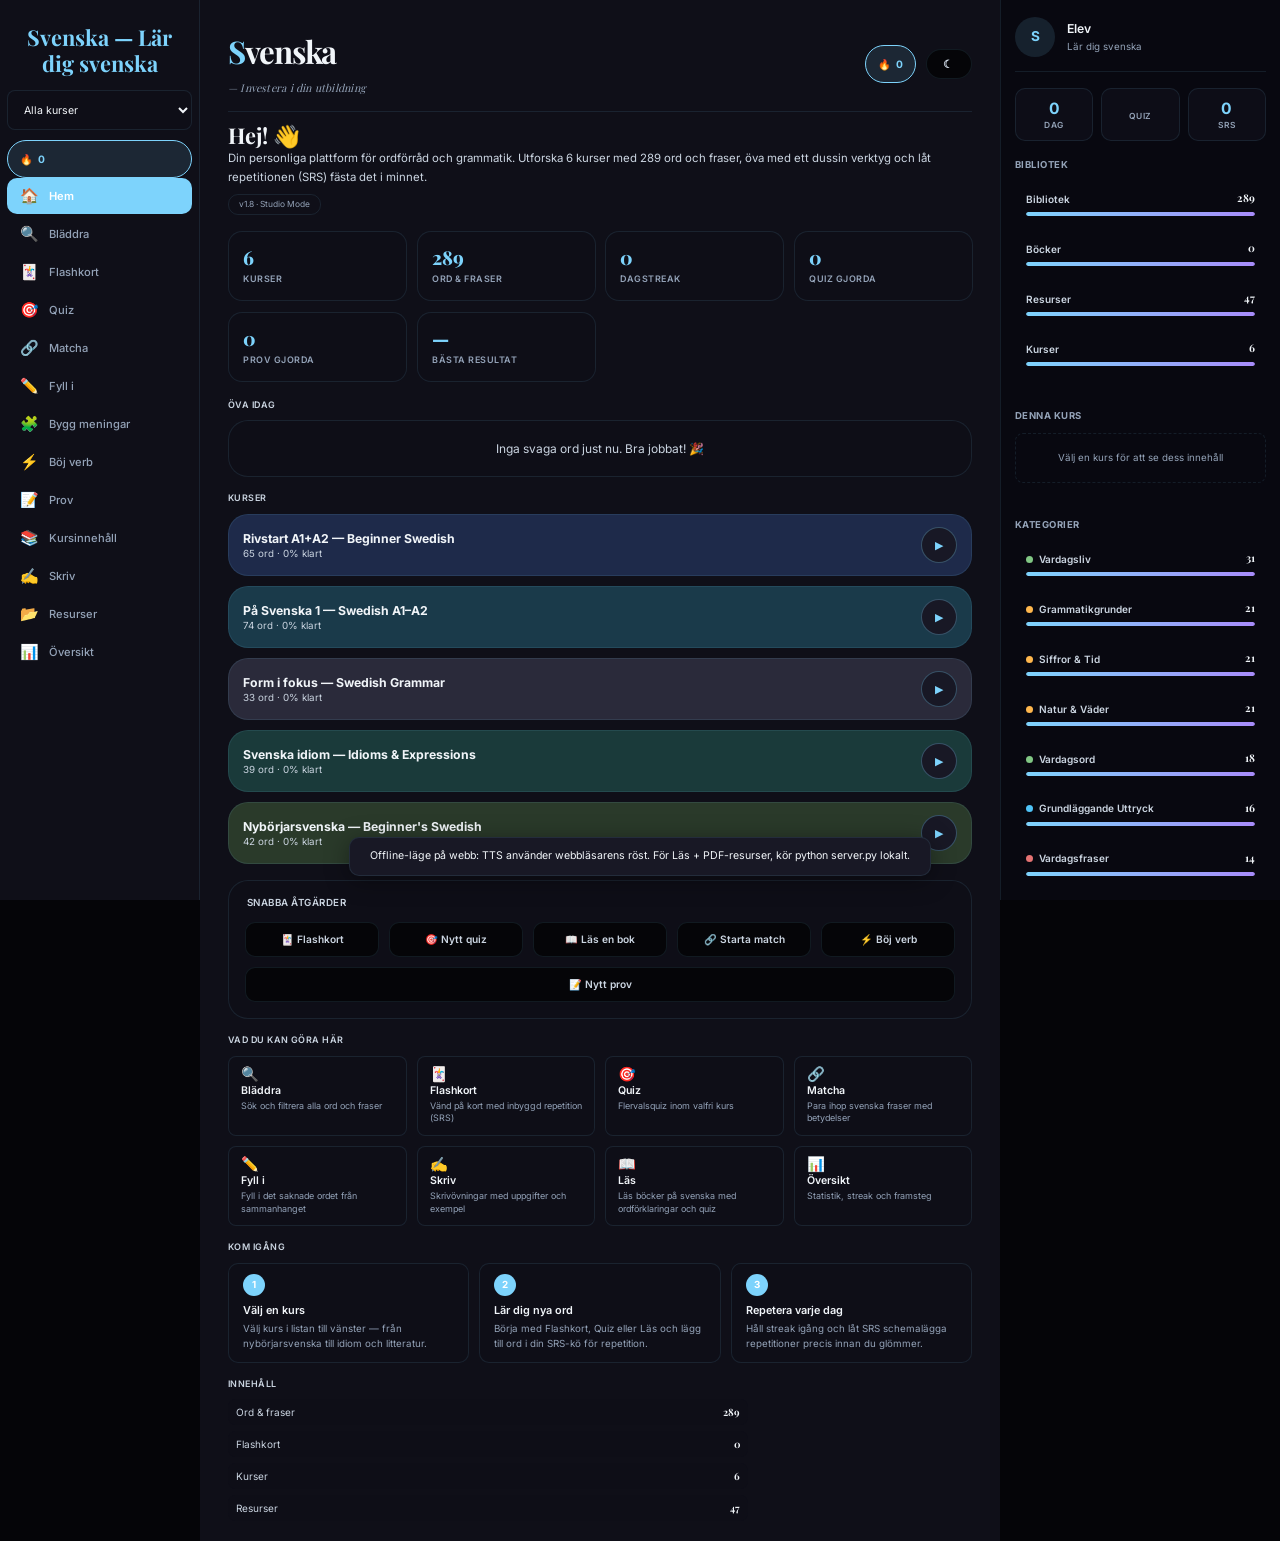
==== commit f5b3d425: "feat: rebrand application to Learn Swedish (v1.1.0) English UI and window/manifest/installer names n" ====
--- a/app/index.html
+++ b/app/index.html
@@ -2,7 +2,7 @@
 <html lang="sv">
 <head>
 <meta charset="UTF-8">
-<title>Svenska</title>
+<title>Learn Swedish</title>
 <meta name="viewport" content="width=device-width, initial-scale=1.0, viewport-fit=cover">
 <script>
 try{
@@ -14,9 +14,9 @@
 }catch(e){}
 </script>
 <meta name="theme-color" content="#050508">
-<meta name="apple-mobile-web-app-title" content="Svenska">
+<meta name="apple-mobile-web-app-title" content="Learn Swedish">
 <meta name="mobile-web-app-capable" content="yes">
-<title data-i18n="app.title">Svenska — Lär dig svenska</title>
+<title data-i18n="app.title">Learn Swedish</title>
 <meta name="apple-mobile-web-app-capable" content="yes">
 <meta name="apple-mobile-web-app-status-bar-style" content="black-translucent">
 <link rel="apple-touch-icon" href="icons/icon-180.png">
@@ -924,7 +924,7 @@
 
 <!-- ===== LEFT NAV ===== -->
 <nav class="nav" id="nav">
-  <button class="nav-brand" id="brandHomeBtn" title="Hem">Svenska</button>
+  <button class="nav-brand" id="brandHomeBtn" title="Hem" data-i18n="app.brand">Svenska</button>
   <select class="course-select" id="navCourseSelect"></select>
   <div class="streak-pill" id="streakPill" title="Dagstreak">🔥<span id="streakVal">0</span></div>
   <div class="nav-items" id="navItems">
@@ -1643,8 +1643,8 @@
 'sidebar.resetProgress':'Återställ framsteg',
 'sidebar.dueSrs':'SRS'
 },en:{
-'app.title':'Svenska — Learn Swedish',
-'app.brand':'Svenska — Learn Swedish',
+'app.title':'Learn Swedish',
+'app.brand':'Learn Swedish',
 'app.langName':'English',
 'nav.browse':'Browse',
 'nav.flashcards':'Flashcards',
@@ -3697,7 +3697,7 @@
 });
 document.getElementById('dashBackup')&&document.getElementById('dashBackup').addEventListener('click',function(){
 let data={};for(let c of courses)data[c.id]=loadStats(c.id);
-let blob=new Blob([JSON.stringify(data,null,2)],{type:'application/json'});let a=document.createElement('a');a.href=URL.createObjectURL(blob);a.download='svenska-backup.json';a.click();URL.revokeObjectURL(a.href);
+let blob=new Blob([JSON.stringify(data,null,2)],{type:'application/json'});let a=document.createElement('a');a.href=URL.createObjectURL(blob);a.download='learn-swedish-backup.json';a.click();URL.revokeObjectURL(a.href);
 });
 document.getElementById('dashRestore')&&document.getElementById('dashRestore').addEventListener('click',function(){document.getElementById('dashRestoreInput').click()});
 document.getElementById('dashRestoreInput')&&document.getElementById('dashRestoreInput').addEventListener('change',function(){
@@ -3978,7 +3978,7 @@
     d.prompt();
     d.userChoice.then(function(c){ btn.style.display='none'; if(c.outcome!=='accepted'){ setTimeout(function(){ if(!deferred) btn.style.display=''; },2000); } });
   });
-  window.addEventListener('appinstalled',function(){ deferred=null; btn.style.display='none'; showToast('Svenska \u00E4r installerad som app!'); });
+  window.addEventListener('appinstalled',function(){ deferred=null; btn.style.display='none'; showToast(currentLang==='en'?'Learn Swedish is installed as an app!':'Svenska \u00E4r installerad som app!'); });
 })();
 // ===== TTS VOICE WARM-UP (iOS getVoices() is async & gesture-gated) =====
 function warmVoices(){try{window.__voicesCache=(window.speechSynthesis&&speechSynthesis.getVoices?speechSynthesis.getVoices():[])||[];}catch(e){window.__voicesCache=[];}}
